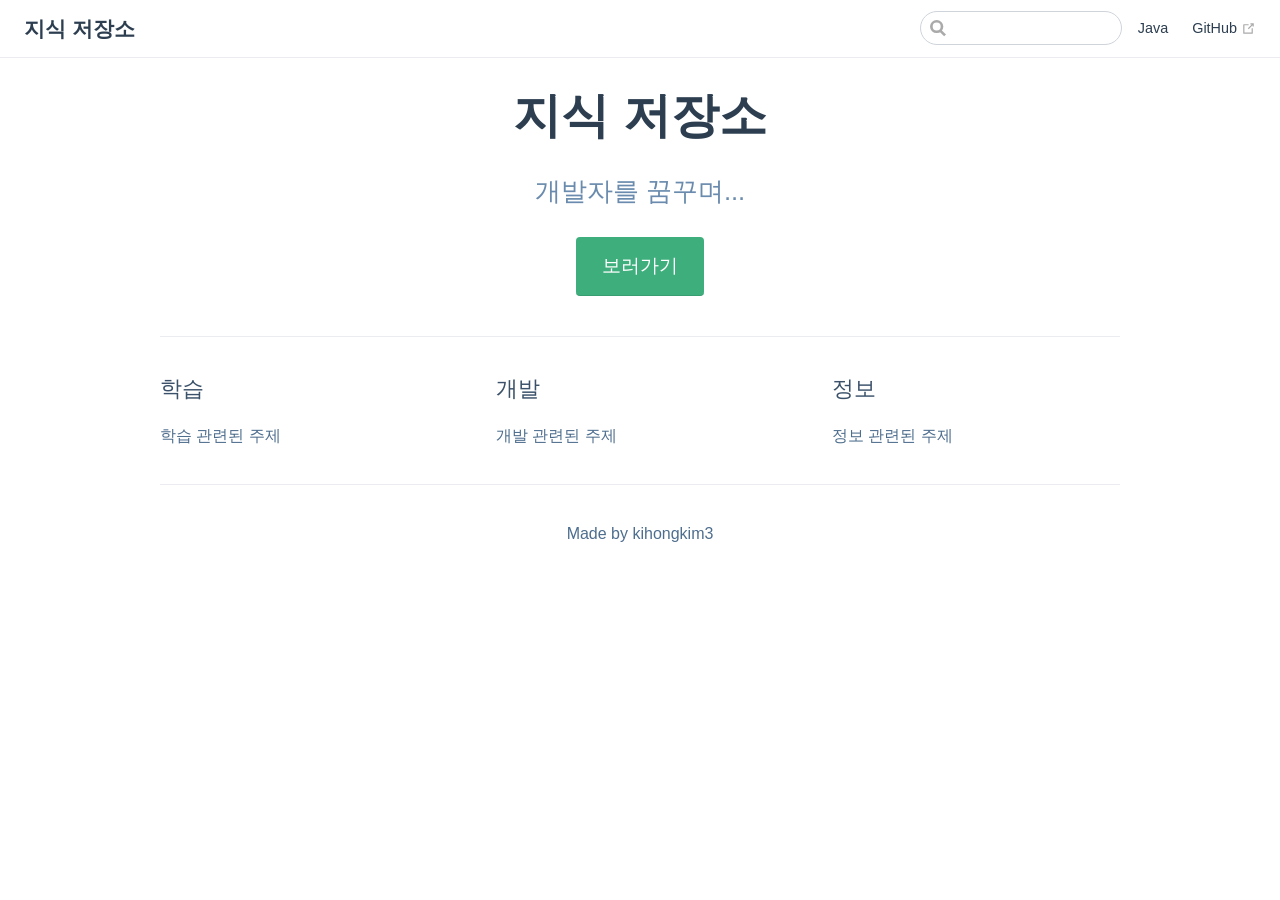
==== index.html @ 7ab3ad66 "deploy with vuepress script" ====
<!DOCTYPE html>
<html lang="en-US">
  <head>
    <meta charset="utf-8">
    <meta name="viewport" content="width=device-width,initial-scale=1">
    <title>지식 저장소</title>
    <meta name="generator" content="VuePress 1.9.10">
    
    <meta name="description" content="">
    <meta name="theme-color" content="#3eaf7c">
    <meta name="apple-mobile-web-app-capable" content="yes">
    <meta name="apple-mobile-web-app-status-bar-style" content="black">
    
    <link rel="preload" href="/assets/css/0.styles.c6d8ffaf.css" as="style"><link rel="preload" href="/assets/js/app.2f588849.js" as="script"><link rel="preload" href="/assets/js/2.778bb4ad.js" as="script"><link rel="preload" href="/assets/js/1.50b457b8.js" as="script"><link rel="preload" href="/assets/js/25.5446b9fe.js" as="script"><link rel="prefetch" href="/assets/js/10.325b9f09.js"><link rel="prefetch" href="/assets/js/11.c62b6b34.js"><link rel="prefetch" href="/assets/js/12.ecdb524b.js"><link rel="prefetch" href="/assets/js/13.3f3f6a36.js"><link rel="prefetch" href="/assets/js/14.eb7a3d07.js"><link rel="prefetch" href="/assets/js/15.114dfd5c.js"><link rel="prefetch" href="/assets/js/16.85253907.js"><link rel="prefetch" href="/assets/js/17.c2838453.js"><link rel="prefetch" href="/assets/js/18.3256f17f.js"><link rel="prefetch" href="/assets/js/19.d8afd0ae.js"><link rel="prefetch" href="/assets/js/20.10e47ab9.js"><link rel="prefetch" href="/assets/js/21.33b300c9.js"><link rel="prefetch" href="/assets/js/22.b119595f.js"><link rel="prefetch" href="/assets/js/23.8530618b.js"><link rel="prefetch" href="/assets/js/24.1045d6da.js"><link rel="prefetch" href="/assets/js/26.76e63392.js"><link rel="prefetch" href="/assets/js/27.3363b772.js"><link rel="prefetch" href="/assets/js/3.af33e5d6.js"><link rel="prefetch" href="/assets/js/4.9499c5db.js"><link rel="prefetch" href="/assets/js/5.7098d77a.js"><link rel="prefetch" href="/assets/js/6.0c0a0f39.js"><link rel="prefetch" href="/assets/js/7.6a854e57.js"><link rel="prefetch" href="/assets/js/vendors~docsearch.5e19b665.js">
    <link rel="stylesheet" href="/assets/css/0.styles.c6d8ffaf.css">
  </head>
  <body>
    <div id="app" data-server-rendered="true"><div class="theme-container no-sidebar"><header class="navbar"><div class="sidebar-button"><svg xmlns="http://www.w3.org/2000/svg" aria-hidden="true" role="img" viewBox="0 0 448 512" class="icon"><path fill="currentColor" d="M436 124H12c-6.627 0-12-5.373-12-12V80c0-6.627 5.373-12 12-12h424c6.627 0 12 5.373 12 12v32c0 6.627-5.373 12-12 12zm0 160H12c-6.627 0-12-5.373-12-12v-32c0-6.627 5.373-12 12-12h424c6.627 0 12 5.373 12 12v32c0 6.627-5.373 12-12 12zm0 160H12c-6.627 0-12-5.373-12-12v-32c0-6.627 5.373-12 12-12h424c6.627 0 12 5.373 12 12v32c0 6.627-5.373 12-12 12z"></path></svg></div> <a href="/" aria-current="page" class="home-link router-link-exact-active router-link-active"><!----> <span class="site-name">지식 저장소</span></a> <div class="links"><div class="search-box"><input aria-label="Search" autocomplete="off" spellcheck="false" value=""> <!----></div> <nav class="nav-links can-hide"><div class="nav-item"><a href="/java/" class="nav-link">
  Java
</a></div><div class="nav-item"><a href="https://github.com/kihongkim3" target="_blank" rel="noopener noreferrer" class="nav-link external">
  GitHub
  <span><svg xmlns="http://www.w3.org/2000/svg" aria-hidden="true" focusable="false" x="0px" y="0px" viewBox="0 0 100 100" width="15" height="15" class="icon outbound"><path fill="currentColor" d="M18.8,85.1h56l0,0c2.2,0,4-1.8,4-4v-32h-8v28h-48v-48h28v-8h-32l0,0c-2.2,0-4,1.8-4,4v56C14.8,83.3,16.6,85.1,18.8,85.1z"></path> <polygon fill="currentColor" points="45.7,48.7 51.3,54.3 77.2,28.5 77.2,37.2 85.2,37.2 85.2,14.9 62.8,14.9 62.8,22.9 71.5,22.9"></polygon></svg> <span class="sr-only">(opens new window)</span></span></a></div> <!----></nav></div></header> <div class="sidebar-mask"></div> <aside class="sidebar"><nav class="nav-links"><div class="nav-item"><a href="/java/" class="nav-link">
  Java
</a></div><div class="nav-item"><a href="https://github.com/kihongkim3" target="_blank" rel="noopener noreferrer" class="nav-link external">
  GitHub
  <span><svg xmlns="http://www.w3.org/2000/svg" aria-hidden="true" focusable="false" x="0px" y="0px" viewBox="0 0 100 100" width="15" height="15" class="icon outbound"><path fill="currentColor" d="M18.8,85.1h56l0,0c2.2,0,4-1.8,4-4v-32h-8v28h-48v-48h28v-8h-32l0,0c-2.2,0-4,1.8-4,4v56C14.8,83.3,16.6,85.1,18.8,85.1z"></path> <polygon fill="currentColor" points="45.7,48.7 51.3,54.3 77.2,28.5 77.2,37.2 85.2,37.2 85.2,14.9 62.8,14.9 62.8,22.9 71.5,22.9"></polygon></svg> <span class="sr-only">(opens new window)</span></span></a></div> <!----></nav>  <ul class="sidebar-links"><li><section class="sidebar-group depth-0"><p class="sidebar-heading open"><span>Introduction</span> <!----></p> <!----></section></li><li><section class="sidebar-group depth-0"><p class="sidebar-heading"><span>Java</span> <!----></p> <ul class="sidebar-links sidebar-group-items"><li><a href="/java/start.html" class="sidebar-link">시작</a></li></ul></section></li></ul> </aside> <main aria-labelledby="main-title" class="home"><header class="hero"><!----> <h1 id="main-title">
      지식 저장소
    </h1> <p class="description">
      개발자를 꿈꾸며...
    </p> <p class="action"><a href="/introduction/" class="nav-link action-button">
  보러가기
</a></p></header> <div class="features"><div class="feature"><h2>학습</h2> <p>학습 관련된 주제</p></div><div class="feature"><h2>개발</h2> <p>개발 관련된 주제</p></div><div class="feature"><h2>정보</h2> <p>정보 관련된 주제</p></div></div> <div class="theme-default-content custom content__default"></div> <div class="footer">
    Made by kihongkim3
  </div></main></div><div class="global-ui"></div></div>
    <script src="/assets/js/app.2f588849.js" defer></script><script src="/assets/js/2.778bb4ad.js" defer></script><script src="/assets/js/1.50b457b8.js" defer></script><script src="/assets/js/25.5446b9fe.js" defer></script>
  </body>
</html>
---- assets/css/0.styles.c6d8ffaf.css ----
code[class*=language-],pre[class*=language-]{color:#ccc;background:none;font-family:Consolas,Monaco,Andale Mono,Ubuntu Mono,monospace;font-size:1em;text-align:left;white-space:pre;word-spacing:normal;word-break:normal;word-wrap:normal;line-height:1.5;-moz-tab-size:4;-o-tab-size:4;tab-size:4;-webkit-hyphens:none;hyphens:none}pre[class*=language-]{padding:1em;margin:.5em 0;overflow:auto}:not(pre)>code[class*=language-],pre[class*=language-]{background:#2d2d2d}:not(pre)>code[class*=language-]{padding:.1em;border-radius:.3em;white-space:normal}.token.block-comment,.token.cdata,.token.comment,.token.doctype,.token.prolog{color:#999}.token.punctuation{color:#ccc}.token.attr-name,.token.deleted,.token.namespace,.token.tag{color:#e2777a}.token.function-name{color:#6196cc}.token.boolean,.token.function,.token.number{color:#f08d49}.token.class-name,.token.constant,.token.property,.token.symbol{color:#f8c555}.token.atrule,.token.builtin,.token.important,.token.keyword,.token.selector{color:#cc99cd}.token.attr-value,.token.char,.token.regex,.token.string,.token.variable{color:#7ec699}.token.entity,.token.operator,.token.url{color:#67cdcc}.token.bold,.token.important{font-weight:700}.token.italic{font-style:italic}.token.entity{cursor:help}.token.inserted{color:green}.theme-default-content code{color:#476582;padding:.25rem .5rem;margin:0;font-size:.85em;background-color:rgba(27,31,35,.05);border-radius:3px}.theme-default-content code .token.deleted{color:#ec5975}.theme-default-content code .token.inserted{color:#3eaf7c}.theme-default-content pre,.theme-default-content pre[class*=language-]{line-height:1.4;padding:1.25rem 1.5rem;margin:.85rem 0;background-color:#282c34;border-radius:6px;overflow:auto}.theme-default-content pre[class*=language-] code,.theme-default-content pre code{color:#fff;padding:0;background-color:transparent;border-radius:0}div[class*=language-]{position:relative;background-color:#282c34;border-radius:6px}div[class*=language-] .highlight-lines{-webkit-user-select:none;user-select:none;padding-top:1.3rem;position:absolute;top:0;left:0;width:100%;line-height:1.4}div[class*=language-] .highlight-lines .highlighted{background-color:rgba(0,0,0,.66)}div[class*=language-] pre,div[class*=language-] pre[class*=language-]{background:transparent;position:relative;z-index:1}div[class*=language-]:before{position:absolute;z-index:3;top:.8em;right:1em;font-size:.75rem;color:hsla(0,0%,100%,.4)}div[class*=language-]:not(.line-numbers-mode) .line-numbers-wrapper{display:none}div[class*=language-].line-numbers-mode .highlight-lines .highlighted{position:relative}div[class*=language-].line-numbers-mode .highlight-lines .highlighted:before{content:" ";position:absolute;z-index:3;left:0;top:0;display:block;width:3.5rem;height:100%;background-color:rgba(0,0,0,.66)}div[class*=language-].line-numbers-mode pre{padding-left:4.5rem;vertical-align:middle}div[class*=language-].line-numbers-mode .line-numbers-wrapper{position:absolute;top:0;width:3.5rem;text-align:center;color:hsla(0,0%,100%,.3);padding:1.25rem 0;line-height:1.4}div[class*=language-].line-numbers-mode .line-numbers-wrapper br{-webkit-user-select:none;user-select:none}div[class*=language-].line-numbers-mode .line-numbers-wrapper .line-number{position:relative;z-index:4;-webkit-user-select:none;user-select:none;font-size:.85em}div[class*=language-].line-numbers-mode:after{content:"";position:absolute;z-index:2;top:0;left:0;width:3.5rem;height:100%;border-radius:6px 0 0 6px;border-right:1px solid rgba(0,0,0,.66);background-color:#282c34}div[class~=language-js]:before{content:"js"}div[class~=language-ts]:before{content:"ts"}div[class~=language-html]:before{content:"html"}div[class~=language-md]:before{content:"md"}div[class~=language-vue]:before{content:"vue"}div[class~=language-css]:before{content:"css"}div[class~=language-sass]:before{content:"sass"}div[class~=language-scss]:before{content:"scss"}div[class~=language-less]:before{content:"less"}div[class~=language-stylus]:before{content:"stylus"}div[class~=language-go]:before{content:"go"}div[class~=language-java]:before{content:"java"}div[class~=language-c]:before{content:"c"}div[class~=language-sh]:before{content:"sh"}div[class~=language-yaml]:before{content:"yaml"}div[class~=language-py]:before{content:"py"}div[class~=language-docker]:before{content:"docker"}div[class~=language-dockerfile]:before{content:"dockerfile"}div[class~=language-makefile]:before{content:"makefile"}div[class~=language-javascript]:before{content:"js"}div[class~=language-typescript]:before{content:"ts"}div[class~=language-markup]:before{content:"html"}div[class~=language-markdown]:before{content:"md"}div[class~=language-json]:before{content:"json"}div[class~=language-ruby]:before{content:"rb"}div[class~=language-python]:before{content:"py"}div[class~=language-bash]:before{content:"sh"}div[class~=language-php]:before{content:"php"}.custom-block .custom-block-title{font-weight:600;margin-bottom:-.4rem}.custom-block.danger,.custom-block.tip,.custom-block.warning{padding:.1rem 1.5rem;border-left-width:.5rem;border-left-style:solid;margin:1rem 0}.custom-block.tip{background-color:#f3f5f7;border-color:#42b983}.custom-block.warning{background-color:rgba(255,229,100,.3);border-color:#e7c000;color:#6b5900}.custom-block.warning .custom-block-title{color:#b29400}.custom-block.warning a{color:#2c3e50}.custom-block.danger{background-color:#ffe6e6;border-color:#c00;color:#4d0000}.custom-block.danger .custom-block-title{color:#900}.custom-block.danger a{color:#2c3e50}.custom-block.details{display:block;position:relative;border-radius:2px;margin:1.6em 0;padding:1.6em;background-color:#eee}.custom-block.details h4{margin-top:0}.custom-block.details figure:last-child,.custom-block.details p:last-child{margin-bottom:0;padding-bottom:0}.custom-block.details summary{outline:none;cursor:pointer}.arrow{display:inline-block;width:0;height:0}.arrow.up{border-bottom:6px solid #ccc}.arrow.down,.arrow.up{border-left:4px solid transparent;border-right:4px solid transparent}.arrow.down{border-top:6px solid #ccc}.arrow.right{border-left:6px solid #ccc}.arrow.left,.arrow.right{border-top:4px solid transparent;border-bottom:4px solid transparent}.arrow.left{border-right:6px solid #ccc}.theme-default-content:not(.custom){max-width:740px;margin:0 auto;padding:2rem 2.5rem}@media (max-width:959px){.theme-default-content:not(.custom){padding:2rem}}@media (max-width:419px){.theme-default-content:not(.custom){padding:1.5rem}}.table-of-contents .badge{vertical-align:middle}body,html{padding:0;margin:0;background-color:#fff}body{font-family:-apple-system,BlinkMacSystemFont,Segoe UI,Roboto,Oxygen,Ubuntu,Cantarell,Fira Sans,Droid Sans,Helvetica Neue,sans-serif;-webkit-font-smoothing:antialiased;-moz-osx-font-smoothing:grayscale;font-size:16px;color:#2c3e50}.page{padding-left:20rem}.navbar{z-index:20;right:0;height:3.6rem;background-color:#fff;box-sizing:border-box;border-bottom:1px solid #eaecef}.navbar,.sidebar-mask{position:fixed;top:0;left:0}.sidebar-mask{z-index:9;width:100vw;height:100vh;display:none}.sidebar{font-size:16px;background-color:#fff;width:20rem;position:fixed;z-index:10;margin:0;top:3.6rem;left:0;bottom:0;box-sizing:border-box;border-right:1px solid #eaecef;overflow-y:auto}.theme-default-content:not(.custom)>:first-child{margin-top:3.6rem}.theme-default-content:not(.custom) a:hover{text-decoration:underline}.theme-default-content:not(.custom) p.demo{padding:1rem 1.5rem;border:1px solid #ddd;border-radius:4px}.theme-default-content:not(.custom) img{max-width:100%}.theme-default-content.custom{padding:0;margin:0}.theme-default-content.custom img{max-width:100%}a{font-weight:500;text-decoration:none}a,p a code{color:#3eaf7c}p a code{font-weight:400}kbd{background:#eee;border:.15rem solid #ddd;border-bottom:.25rem solid #ddd;border-radius:.15rem;padding:0 .15em}blockquote{font-size:1rem;color:#999;border-left:.2rem solid #dfe2e5;margin:1rem 0;padding:.25rem 0 .25rem 1rem}blockquote>p{margin:0}ol,ul{padding-left:1.2em}strong{font-weight:600}h1,h2,h3,h4,h5,h6{font-weight:600;line-height:1.25}.theme-default-content:not(.custom)>h1,.theme-default-content:not(.custom)>h2,.theme-default-content:not(.custom)>h3,.theme-default-content:not(.custom)>h4,.theme-default-content:not(.custom)>h5,.theme-default-content:not(.custom)>h6{margin-top:-3.1rem;padding-top:4.6rem;margin-bottom:0}.theme-default-content:not(.custom)>h1:first-child,.theme-default-content:not(.custom)>h2:first-child,.theme-default-content:not(.custom)>h3:first-child,.theme-default-content:not(.custom)>h4:first-child,.theme-default-content:not(.custom)>h5:first-child,.theme-default-content:not(.custom)>h6:first-child{margin-top:-1.5rem;margin-bottom:1rem}.theme-default-content:not(.custom)>h1:first-child+.custom-block,.theme-default-content:not(.custom)>h1:first-child+p,.theme-default-content:not(.custom)>h1:first-child+pre,.theme-default-content:not(.custom)>h2:first-child+.custom-block,.theme-default-content:not(.custom)>h2:first-child+p,.theme-default-content:not(.custom)>h2:first-child+pre,.theme-default-content:not(.custom)>h3:first-child+.custom-block,.theme-default-content:not(.custom)>h3:first-child+p,.theme-default-content:not(.custom)>h3:first-child+pre,.theme-default-content:not(.custom)>h4:first-child+.custom-block,.theme-default-content:not(.custom)>h4:first-child+p,.theme-default-content:not(.custom)>h4:first-child+pre,.theme-default-content:not(.custom)>h5:first-child+.custom-block,.theme-default-content:not(.custom)>h5:first-child+p,.theme-default-content:not(.custom)>h5:first-child+pre,.theme-default-content:not(.custom)>h6:first-child+.custom-block,.theme-default-content:not(.custom)>h6:first-child+p,.theme-default-content:not(.custom)>h6:first-child+pre{margin-top:2rem}h1:focus .header-anchor,h1:hover .header-anchor,h2:focus .header-anchor,h2:hover .header-anchor,h3:focus .header-anchor,h3:hover .header-anchor,h4:focus .header-anchor,h4:hover .header-anchor,h5:focus .header-anchor,h5:hover .header-anchor,h6:focus .header-anchor,h6:hover .header-anchor{opacity:1}h1{font-size:2.2rem}h2{font-size:1.65rem;padding-bottom:.3rem;border-bottom:1px solid #eaecef}h3{font-size:1.35rem}a.header-anchor{font-size:.85em;float:left;margin-left:-.87em;padding-right:.23em;margin-top:.125em;-webkit-user-select:none;user-select:none;opacity:0}a.header-anchor:focus,a.header-anchor:hover{text-decoration:none}.line-number,code,kbd{font-family:source-code-pro,Menlo,Monaco,Consolas,Courier New,monospace}ol,p,ul{line-height:1.7}hr{border:0;border-top:1px solid #eaecef}table{border-collapse:collapse;margin:1rem 0;display:block;overflow-x:auto}tr{border-top:1px solid #dfe2e5}tr:nth-child(2n){background-color:#f6f8fa}td,th{border:1px solid #dfe2e5;padding:.6em 1em}.theme-container.sidebar-open .sidebar-mask{display:block}.theme-container.no-navbar .theme-default-content:not(.custom)>h1,.theme-container.no-navbar h2,.theme-container.no-navbar h3,.theme-container.no-navbar h4,.theme-container.no-navbar h5,.theme-container.no-navbar h6{margin-top:1.5rem;padding-top:0}.theme-container.no-navbar .sidebar{top:0}@media (min-width:720px){.theme-container.no-sidebar .sidebar{display:none}.theme-container.no-sidebar .page{padding-left:0}}@media (max-width:959px){.sidebar{font-size:15px;width:16.4rem}.page{padding-left:16.4rem}}@media (max-width:719px){.sidebar{top:0;padding-top:3.6rem;transform:translateX(-100%);transition:transform .2s ease}.page{padding-left:0}.theme-container.sidebar-open .sidebar{transform:translateX(0)}.theme-container.no-navbar .sidebar{padding-top:0}}@media (max-width:419px){h1{font-size:1.9rem}.theme-default-content div[class*=language-]{margin:.85rem -1.5rem;border-radius:0}}.home .hero img{max-width:450px!important}#nprogress{pointer-events:none}#nprogress .bar{background:#3eaf7c;position:fixed;z-index:1031;top:0;left:0;width:100%;height:2px}#nprogress .peg{display:block;position:absolute;right:0;width:100px;height:100%;box-shadow:0 0 10px #3eaf7c,0 0 5px #3eaf7c;opacity:1;transform:rotate(3deg) translateY(-4px)}#nprogress .spinner{display:block;position:fixed;z-index:1031;top:15px;right:15px}#nprogress .spinner-icon{width:18px;height:18px;box-sizing:border-box;border-color:#3eaf7c transparent transparent #3eaf7c;border-style:solid;border-width:2px;border-radius:50%;animation:nprogress-spinner .4s linear infinite}.nprogress-custom-parent{overflow:hidden;position:relative}.nprogress-custom-parent #nprogress .bar,.nprogress-custom-parent #nprogress .spinner{position:absolute}@keyframes nprogress-spinner{0%{transform:rotate(0deg)}to{transform:rotate(1turn)}}.icon.outbound{color:#aaa;display:inline-block;vertical-align:middle;position:relative;top:-1px}.sr-only{position:absolute;width:1px;height:1px;padding:0;margin:-1px;overflow:hidden;clip:rect(0,0,0,0);white-space:nowrap;border-width:0}.algolia-search-wrapper>span{vertical-align:middle}.algolia-search-wrapper .algolia-autocomplete{line-height:normal}.algolia-search-wrapper .algolia-autocomplete .ds-dropdown-menu{background-color:#fff;border:1px solid #999;border-radius:4px;font-size:16px;margin:6px 0 0;padding:4px;text-align:left}.algolia-search-wrapper .algolia-autocomplete .ds-dropdown-menu:before{border-color:#999}.algolia-search-wrapper .algolia-autocomplete .ds-dropdown-menu [class*=ds-dataset-]{border:none;padding:0}.algolia-search-wrapper .algolia-autocomplete .ds-dropdown-menu .ds-suggestions{margin-top:0}.algolia-search-wrapper .algolia-autocomplete .ds-dropdown-menu .ds-suggestion{border-bottom:1px solid #eaecef}.algolia-search-wrapper .algolia-autocomplete .algolia-docsearch-suggestion--highlight{color:#2c815b}.algolia-search-wrapper .algolia-autocomplete .algolia-docsearch-suggestion{border-color:#eaecef;padding:0}.algolia-search-wrapper .algolia-autocomplete .algolia-docsearch-suggestion .algolia-docsearch-suggestion--category-header{padding:5px 10px;margin-top:0;background:#3eaf7c;color:#fff;font-weight:600}.algolia-search-wrapper .algolia-autocomplete .algolia-docsearch-suggestion .algolia-docsearch-suggestion--category-header .algolia-docsearch-suggestion--highlight{background:hsla(0,0%,100%,.6)}.algolia-search-wrapper .algolia-autocomplete .algolia-docsearch-suggestion .algolia-docsearch-suggestion--wrapper{padding:0}.algolia-search-wrapper .algolia-autocomplete .algolia-docsearch-suggestion .algolia-docsearch-suggestion--title{font-weight:600;margin-bottom:0;color:#2c3e50}.algolia-search-wrapper .algolia-autocomplete .algolia-docsearch-suggestion .algolia-docsearch-suggestion--subcategory-column{vertical-align:top;padding:5px 7px 5px 5px;border-color:#eaecef;background:#f1f3f5}.algolia-search-wrapper .algolia-autocomplete .algolia-docsearch-suggestion .algolia-docsearch-suggestion--subcategory-column:after{display:none}.algolia-search-wrapper .algolia-autocomplete .algolia-docsearch-suggestion .algolia-docsearch-suggestion--subcategory-column-text{color:#555}.algolia-search-wrapper .algolia-autocomplete .algolia-docsearch-footer{border-color:#eaecef}.algolia-search-wrapper .algolia-autocomplete .ds-cursor .algolia-docsearch-suggestion--content{background-color:#e7edf3!important;color:#2c3e50}@media (min-width:719px){.algolia-search-wrapper .algolia-autocomplete .algolia-docsearch-suggestion .algolia-docsearch-suggestion--subcategory-column{float:none;width:150px;min-width:150px;display:table-cell}.algolia-search-wrapper .algolia-autocomplete .algolia-docsearch-suggestion .algolia-docsearch-suggestion--content{float:none;display:table-cell;width:100%;vertical-align:top}.algolia-search-wrapper .algolia-autocomplete .algolia-docsearch-suggestion .ds-dropdown-menu{min-width:515px!important}}@media (max-width:719px){.algolia-search-wrapper .ds-dropdown-menu{min-width:calc(100vw - 4rem)!important;max-width:calc(100vw - 4rem)!important}.algolia-search-wrapper .algolia-docsearch-suggestion--wrapper{padding:5px 7px 5px 5px!important}.algolia-search-wrapper .algolia-docsearch-suggestion--subcategory-column{padding:0!important;background:#fff!important}.algolia-search-wrapper .algolia-docsearch-suggestion--subcategory-column-text:after{content:" > ";font-size:10px;line-height:14.4px;display:inline-block;width:5px;margin:-3px 3px 0;vertical-align:middle}}.home{padding:3.6rem 2rem 0;max-width:960px;margin:0 auto;display:block}.home .hero{text-align:center}.home .hero img{max-width:100%;max-height:280px;display:block;margin:3rem auto 1.5rem}.home .hero h1{font-size:3rem}.home .hero .action,.home .hero .description,.home .hero h1{margin:1.8rem auto}.home .hero .description{max-width:35rem;font-size:1.6rem;line-height:1.3;color:#6a8bad}.home .hero .action-button{display:inline-block;font-size:1.2rem;color:#fff;background-color:#3eaf7c;padding:.8rem 1.6rem;border-radius:4px;transition:background-color .1s ease;box-sizing:border-box;border-bottom:1px solid #389d70}.home .hero .action-button:hover{background-color:#4abf8a}.home .features{border-top:1px solid #eaecef;padding:1.2rem 0;margin-top:2.5rem;display:flex;flex-wrap:wrap;align-items:flex-start;align-content:stretch;justify-content:space-between}.home .feature{flex-grow:1;flex-basis:30%;max-width:30%}.home .feature h2{font-size:1.4rem;font-weight:500;border-bottom:none;padding-bottom:0;color:#3a5169}.home .feature p{color:#4e6e8e}.home .footer{padding:2.5rem;border-top:1px solid #eaecef;text-align:center;color:#4e6e8e}@media (max-width:719px){.home .features{flex-direction:column}.home .feature{max-width:100%;padding:0 2.5rem}}@media (max-width:419px){.home{padding-left:1.5rem;padding-right:1.5rem}.home .hero img{max-height:210px;margin:2rem auto 1.2rem}.home .hero h1{font-size:2rem}.home .hero .action,.home .hero .description,.home .hero h1{margin:1.2rem auto}.home .hero .description{font-size:1.2rem}.home .hero .action-button{font-size:1rem;padding:.6rem 1.2rem}.home .feature h2{font-size:1.25rem}}.search-box{display:inline-block;position:relative;margin-right:1rem}.search-box input{cursor:text;width:10rem;height:2rem;color:#4e6e8e;display:inline-block;border:1px solid #cfd4db;border-radius:2rem;font-size:.9rem;line-height:2rem;padding:0 .5rem 0 2rem;outline:none;transition:all .2s ease;background:#fff url(/assets/img/search.83621669.svg) .6rem .5rem no-repeat;background-size:1rem}.search-box input:focus{cursor:auto;border-color:#3eaf7c}.search-box .suggestions{background:#fff;width:20rem;position:absolute;top:2rem;border:1px solid #cfd4db;border-radius:6px;padding:.4rem;list-style-type:none}.search-box .suggestions.align-right{right:0}.search-box .suggestion{line-height:1.4;padding:.4rem .6rem;border-radius:4px;cursor:pointer}.search-box .suggestion a{white-space:normal;color:#5d82a6}.search-box .suggestion a .page-title{font-weight:600}.search-box .suggestion a .header{font-size:.9em;margin-left:.25em}.search-box .suggestion.focused{background-color:#f3f4f5}.search-box .suggestion.focused a{color:#3eaf7c}@media (max-width:959px){.search-box input{cursor:pointer;width:0;border-color:transparent;position:relative}.search-box input:focus{cursor:text;left:0;width:10rem}}@media (-ms-high-contrast:none){.search-box input{height:2rem}}@media (max-width:959px) and (min-width:719px){.search-box .suggestions{left:0}}@media (max-width:719px){.search-box{margin-right:0}.search-box input{left:1rem}.search-box .suggestions{right:0}}@media (max-width:419px){.search-box .suggestions{width:calc(100vw - 4rem)}.search-box input:focus{width:8rem}}.sidebar-button{cursor:pointer;display:none;width:1.25rem;height:1.25rem;position:absolute;padding:.6rem;top:.6rem;left:1rem}.sidebar-button .icon{display:block;width:1.25rem;height:1.25rem}@media (max-width:719px){.sidebar-button{display:block}}.dropdown-enter,.dropdown-leave-to{height:0!important}.badge[data-v-15b7b770]{display:inline-block;font-size:14px;height:18px;line-height:18px;border-radius:3px;padding:0 6px;color:#fff}.badge.green[data-v-15b7b770],.badge.tip[data-v-15b7b770],.badge[data-v-15b7b770]{background-color:#42b983}.badge.error[data-v-15b7b770]{background-color:#da5961}.badge.warn[data-v-15b7b770],.badge.warning[data-v-15b7b770],.badge.yellow[data-v-15b7b770]{background-color:#e7c000}.badge+.badge[data-v-15b7b770]{margin-left:5px}.theme-code-block[data-v-759a7d02]{display:none}.theme-code-block__active[data-v-759a7d02]{display:block}.theme-code-block>pre[data-v-759a7d02]{background-color:orange}.theme-code-group__nav[data-v-deefee04]{margin-bottom:-35px;background-color:#282c34;padding-bottom:22px;border-top-left-radius:6px;border-top-right-radius:6px;padding-left:10px;padding-top:10px}.theme-code-group__ul[data-v-deefee04]{margin:auto 0;padding-left:0;display:inline-flex;list-style:none}.theme-code-group__nav-tab[data-v-deefee04]{border:0;padding:5px;cursor:pointer;background-color:transparent;font-size:.85em;line-height:1.4;color:hsla(0,0%,100%,.9);font-weight:600}.theme-code-group__nav-tab-active[data-v-deefee04]{border-bottom:1px solid #42b983}.pre-blank[data-v-deefee04]{color:#42b983}.searchbox{display:inline-block;position:relative;width:200px;height:32px!important;white-space:nowrap;box-sizing:border-box;visibility:visible!important}.searchbox .algolia-autocomplete{display:block;width:100%;height:100%}.searchbox__wrapper{width:100%;height:100%;z-index:999;position:relative}.searchbox__input{display:inline-block;box-sizing:border-box;transition:box-shadow .4s ease,background .4s ease;border:0;border-radius:16px;box-shadow:inset 0 0 0 1px #ccc;background:#fff!important;padding:0 26px 0 32px;width:100%;height:100%;vertical-align:middle;white-space:normal;font-size:12px;-webkit-appearance:none;-moz-appearance:none;appearance:none}.searchbox__input::-webkit-search-cancel-button,.searchbox__input::-webkit-search-decoration,.searchbox__input::-webkit-search-results-button,.searchbox__input::-webkit-search-results-decoration{display:none}.searchbox__input:hover{box-shadow:inset 0 0 0 1px #b3b3b3}.searchbox__input:active,.searchbox__input:focus{outline:0;box-shadow:inset 0 0 0 1px #aaa;background:#fff}.searchbox__input::-moz-placeholder{color:#aaa}.searchbox__input::placeholder{color:#aaa}.searchbox__submit{position:absolute;top:0;margin:0;border:0;border-radius:16px 0 0 16px;background-color:rgba(69,142,225,0);padding:0;width:32px;height:100%;vertical-align:middle;text-align:center;font-size:inherit;-webkit-user-select:none;-moz-user-select:none;user-select:none;right:inherit;left:0}.searchbox__submit:before{display:inline-block;margin-right:-4px;height:100%;vertical-align:middle;content:""}.searchbox__submit:active,.searchbox__submit:hover{cursor:pointer}.searchbox__submit:focus{outline:0}.searchbox__submit svg{width:14px;height:14px;vertical-align:middle;fill:#6d7e96}.searchbox__reset{display:block;position:absolute;top:8px;right:8px;margin:0;border:0;background:none;cursor:pointer;padding:0;font-size:inherit;-webkit-user-select:none;-moz-user-select:none;user-select:none;fill:rgba(0,0,0,.5)}.searchbox__reset.hide{display:none}.searchbox__reset:focus{outline:0}.searchbox__reset svg{display:block;margin:4px;width:8px;height:8px}.searchbox__input:valid~.searchbox__reset{display:block;animation-name:sbx-reset-in;animation-duration:.15s}@keyframes sbx-reset-in{0%{transform:translate3d(-20%,0,0);opacity:0}to{transform:none;opacity:1}}.algolia-autocomplete.algolia-autocomplete-right .ds-dropdown-menu{right:0!important;left:inherit!important}.algolia-autocomplete.algolia-autocomplete-right .ds-dropdown-menu:before{right:48px}.algolia-autocomplete.algolia-autocomplete-left .ds-dropdown-menu{left:0!important;right:inherit!important}.algolia-autocomplete.algolia-autocomplete-left .ds-dropdown-menu:before{left:48px}.algolia-autocomplete .ds-dropdown-menu{top:-6px;border-radius:4px;margin:6px 0 0;padding:0;text-align:left;height:auto;position:relative;background:transparent;border:none;z-index:999;max-width:600px;min-width:500px;box-shadow:0 1px 0 0 rgba(0,0,0,.2),0 2px 3px 0 rgba(0,0,0,.1)}.algolia-autocomplete .ds-dropdown-menu:before{display:block;position:absolute;content:"";width:14px;height:14px;background:#fff;z-index:1000;top:-7px;border-top:1px solid #d9d9d9;border-right:1px solid #d9d9d9;transform:rotate(-45deg);border-radius:2px}.algolia-autocomplete .ds-dropdown-menu .ds-suggestions{position:relative;z-index:1000;margin-top:8px}.algolia-autocomplete .ds-dropdown-menu .ds-suggestions a:hover{text-decoration:none}.algolia-autocomplete .ds-dropdown-menu .ds-suggestion{cursor:pointer}.algolia-autocomplete .ds-dropdown-menu .ds-suggestion.ds-cursor .algolia-docsearch-suggestion.suggestion-layout-simple,.algolia-autocomplete .ds-dropdown-menu .ds-suggestion.ds-cursor .algolia-docsearch-suggestion:not(.suggestion-layout-simple) .algolia-docsearch-suggestion--content{background-color:rgba(69,142,225,.05)}.algolia-autocomplete .ds-dropdown-menu [class^=ds-dataset-]{position:relative;border:1px solid #d9d9d9;background:#fff;border-radius:4px;overflow:auto;padding:0 8px 8px}.algolia-autocomplete .ds-dropdown-menu *{box-sizing:border-box}.algolia-autocomplete .algolia-docsearch-suggestion{display:block;position:relative;padding:0 8px;background:#fff;color:#02060c;overflow:hidden}.algolia-autocomplete .algolia-docsearch-suggestion--highlight{color:#174d8c;background:rgba(143,187,237,.1);padding:.1em .05em}.algolia-autocomplete .algolia-docsearch-suggestion--category-header .algolia-docsearch-suggestion--category-header-lvl0 .algolia-docsearch-suggestion--highlight,.algolia-autocomplete .algolia-docsearch-suggestion--category-header .algolia-docsearch-suggestion--category-header-lvl1 .algolia-docsearch-suggestion--highlight,.algolia-autocomplete .algolia-docsearch-suggestion--text .algolia-docsearch-suggestion--highlight{padding:0 0 1px;background:inherit;box-shadow:inset 0 -2px 0 0 rgba(69,142,225,.8);color:inherit}.algolia-autocomplete .algolia-docsearch-suggestion--content{display:block;float:right;width:70%;position:relative;padding:5.33333px 0 5.33333px 10.66667px;cursor:pointer}.algolia-autocomplete .algolia-docsearch-suggestion--content:before{content:"";position:absolute;display:block;top:0;height:100%;width:1px;background:#ddd;left:-1px}.algolia-autocomplete .algolia-docsearch-suggestion--category-header{position:relative;border-bottom:1px solid #ddd;display:none;margin-top:8px;padding:4px 0;font-size:1em;color:#33363d}.algolia-autocomplete .algolia-docsearch-suggestion--wrapper{width:100%;float:left;padding:8px 0 0}.algolia-autocomplete .algolia-docsearch-suggestion--subcategory-column{float:left;width:30%;text-align:right;position:relative;padding:5.33333px 10.66667px;color:#a4a7ae;font-size:.9em;word-wrap:break-word}.algolia-autocomplete .algolia-docsearch-suggestion--subcategory-column:before{content:"";position:absolute;display:block;top:0;height:100%;width:1px;background:#ddd;right:0}.algolia-autocomplete .algolia-docsearch-suggestion--subcategory-inline{display:none}.algolia-autocomplete .algolia-docsearch-suggestion--title{margin-bottom:4px;color:#02060c;font-size:.9em;font-weight:700}.algolia-autocomplete .algolia-docsearch-suggestion--text{display:block;line-height:1.2em;font-size:.85em;color:#63676d}.algolia-autocomplete .algolia-docsearch-suggestion--no-results{width:100%;padding:8px 0;text-align:center;font-size:1.2em}.algolia-autocomplete .algolia-docsearch-suggestion--no-results:before{display:none}.algolia-autocomplete .algolia-docsearch-suggestion code{padding:1px 5px;font-size:90%;border:none;color:#222;background-color:#ebebeb;border-radius:3px;font-family:Menlo,Monaco,Consolas,Courier New,monospace}.algolia-autocomplete .algolia-docsearch-suggestion code .algolia-docsearch-suggestion--highlight{background:none}.algolia-autocomplete .algolia-docsearch-suggestion.algolia-docsearch-suggestion__main .algolia-docsearch-suggestion--category-header,.algolia-autocomplete .algolia-docsearch-suggestion.algolia-docsearch-suggestion__secondary{display:block}@media (min-width:768px){.algolia-autocomplete .algolia-docsearch-suggestion .algolia-docsearch-suggestion--subcategory-column{display:block}}@media (max-width:768px){.algolia-autocomplete .algolia-docsearch-suggestion .algolia-docsearch-suggestion--subcategory-column{display:inline-block;width:auto;float:left;padding:0;color:#02060c;font-size:.9em;font-weight:700;text-align:left;opacity:.5}.algolia-autocomplete .algolia-docsearch-suggestion .algolia-docsearch-suggestion--subcategory-column:before{display:none}.algolia-autocomplete .algolia-docsearch-suggestion .algolia-docsearch-suggestion--subcategory-column:after{content:"|"}.algolia-autocomplete .algolia-docsearch-suggestion .algolia-docsearch-suggestion--content{display:inline-block;width:auto;text-align:left;float:left;padding:0}.algolia-autocomplete .algolia-docsearch-suggestion .algolia-docsearch-suggestion--content:before{display:none}}.algolia-autocomplete .suggestion-layout-simple.algolia-docsearch-suggestion{border-bottom:1px solid #eee;padding:8px;margin:0}.algolia-autocomplete .suggestion-layout-simple .algolia-docsearch-suggestion--content{width:100%;padding:0}.algolia-autocomplete .suggestion-layout-simple .algolia-docsearch-suggestion--content:before{display:none}.algolia-autocomplete .suggestion-layout-simple .algolia-docsearch-suggestion--category-header{margin:0;padding:0;display:block;width:100%;border:none}.algolia-autocomplete .suggestion-layout-simple .algolia-docsearch-suggestion--category-header-lvl0,.algolia-autocomplete .suggestion-layout-simple .algolia-docsearch-suggestion--category-header-lvl1{opacity:.6;font-size:.85em}.algolia-autocomplete .suggestion-layout-simple .algolia-docsearch-suggestion--category-header-lvl1:before{background-image:url('data:image/svg+xml;utf8,<svg width="10" height="10" viewBox="0 0 20 38" xmlns="http://www.w3.org/2000/svg"><path d="M1.49 4.31l14 16.126.002-2.624-14 16.074-1.314 1.51 3.017 2.626 1.313-1.508 14-16.075 1.142-1.313-1.14-1.313-14-16.125L3.2.18.18 2.8l1.31 1.51z" fill-rule="evenodd" fill="%231D3657" /></svg>');content:"";width:10px;height:10px;display:inline-block}.algolia-autocomplete .suggestion-layout-simple .algolia-docsearch-suggestion--wrapper{width:100%;float:left;margin:0;padding:0}.algolia-autocomplete .suggestion-layout-simple .algolia-docsearch-suggestion--duplicate-content,.algolia-autocomplete .suggestion-layout-simple .algolia-docsearch-suggestion--subcategory-inline{display:none!important}.algolia-autocomplete .suggestion-layout-simple .algolia-docsearch-suggestion--title{margin:0;color:#458ee1;font-size:.9em;font-weight:400}.algolia-autocomplete .suggestion-layout-simple .algolia-docsearch-suggestion--title:before{content:"#";font-weight:700;color:#458ee1;display:inline-block}.algolia-autocomplete .suggestion-layout-simple .algolia-docsearch-suggestion--text{margin:4px 0 0;display:block;line-height:1.4em;padding:5.33333px 8px;background:#f8f8f8;font-size:.85em;opacity:.8}.algolia-autocomplete .suggestion-layout-simple .algolia-docsearch-suggestion--text .algolia-docsearch-suggestion--highlight{color:#3f4145;font-weight:700;box-shadow:none}.algolia-autocomplete .algolia-docsearch-footer{width:134px;height:20px;z-index:2000;margin-top:10.66667px;float:right;font-size:0;line-height:0}.algolia-autocomplete .algolia-docsearch-footer--logo{background-image:url("data:image/svg+xml;charset=utf-8,%3Csvg width='168' height='24' xmlns='http://www.w3.org/2000/svg'%3E%3Cg fill='none' fill-rule='evenodd'%3E%3Cpath d='M78.988.938h16.594a2.968 2.968 0 012.966 2.966V20.5a2.967 2.967 0 01-2.966 2.964H78.988a2.967 2.967 0 01-2.966-2.964V3.897A2.961 2.961 0 0178.988.938zm41.937 17.866c-4.386.02-4.386-3.54-4.386-4.106l-.007-13.336 2.675-.424v13.254c0 .322 0 2.358 1.718 2.364v2.248zm-10.846-2.18c.821 0 1.43-.047 1.855-.129v-2.719a6.334 6.334 0 00-1.574-.199 5.7 5.7 0 00-.897.069 2.699 2.699 0 00-.814.24c-.24.116-.439.28-.582.491-.15.212-.219.335-.219.656 0 .628.219.991.616 1.23s.938.362 1.615.362zm-.233-9.7c.883 0 1.629.109 2.231.328.602.218 1.088.525 1.444.915.363.396.609.922.76 1.483.157.56.232 1.175.232 1.85v6.874a32.5 32.5 0 01-1.868.314c-.834.123-1.772.185-2.813.185-.69 0-1.327-.069-1.895-.198a4.001 4.001 0 01-1.471-.636 3.085 3.085 0 01-.951-1.134c-.226-.465-.343-1.12-.343-1.803 0-.656.13-1.073.384-1.525a3.24 3.24 0 011.047-1.106c.445-.287.95-.492 1.532-.615a8.8 8.8 0 011.82-.185 8.404 8.404 0 011.972.24v-.438c0-.307-.035-.6-.11-.874a1.88 1.88 0 00-.384-.73 1.784 1.784 0 00-.724-.493 3.164 3.164 0 00-1.143-.205c-.616 0-1.177.075-1.69.164a7.735 7.735 0 00-1.26.307l-.321-2.192c.335-.117.834-.233 1.478-.349a10.98 10.98 0 012.073-.178zm52.842 9.626c.822 0 1.43-.048 1.854-.13V13.7a6.347 6.347 0 00-1.574-.199c-.294 0-.595.021-.896.069a2.7 2.7 0 00-.814.24 1.46 1.46 0 00-.582.491c-.15.212-.218.335-.218.656 0 .628.218.991.615 1.23.404.245.938.362 1.615.362zm-.226-9.694c.883 0 1.629.108 2.231.327.602.219 1.088.526 1.444.915.355.39.609.923.759 1.483a6.8 6.8 0 01.233 1.852v6.873c-.41.088-1.034.19-1.868.314-.834.123-1.772.184-2.813.184-.69 0-1.327-.068-1.895-.198a4.001 4.001 0 01-1.471-.635 3.085 3.085 0 01-.951-1.134c-.226-.465-.343-1.12-.343-1.804 0-.656.13-1.073.384-1.524.26-.45.608-.82 1.047-1.107.445-.286.95-.491 1.532-.614a8.803 8.803 0 012.751-.13c.329.034.671.096 1.04.185v-.437a3.3 3.3 0 00-.109-.875 1.873 1.873 0 00-.384-.731 1.784 1.784 0 00-.724-.492 3.165 3.165 0 00-1.143-.205c-.616 0-1.177.075-1.69.164a7.75 7.75 0 00-1.26.307l-.321-2.193c.335-.116.834-.232 1.478-.348a11.633 11.633 0 012.073-.177zm-8.034-1.271a1.626 1.626 0 01-1.628-1.62c0-.895.725-1.62 1.628-1.62.904 0 1.63.725 1.63 1.62 0 .895-.733 1.62-1.63 1.62zm1.348 13.22h-2.689V7.27l2.69-.423v11.956zm-4.714 0c-4.386.02-4.386-3.54-4.386-4.107l-.008-13.336 2.676-.424v13.254c0 .322 0 2.358 1.718 2.364v2.248zm-8.698-5.903c0-1.156-.253-2.119-.746-2.788-.493-.677-1.183-1.01-2.067-1.01-.882 0-1.574.333-2.065 1.01-.493.676-.733 1.632-.733 2.788 0 1.168.246 1.953.74 2.63.492.683 1.183 1.018 2.066 1.018.882 0 1.574-.342 2.067-1.019.492-.683.738-1.46.738-2.63zm2.737-.007c0 .902-.13 1.584-.397 2.33a5.52 5.52 0 01-1.128 1.906 4.986 4.986 0 01-1.752 1.223c-.685.286-1.739.45-2.265.45-.528-.006-1.574-.157-2.252-.45a5.096 5.096 0 01-1.744-1.223c-.487-.527-.863-1.162-1.137-1.906a6.345 6.345 0 01-.41-2.33c0-.902.123-1.77.397-2.508a5.554 5.554 0 011.15-1.892 5.133 5.133 0 011.75-1.216c.679-.287 1.425-.423 2.232-.423.808 0 1.553.142 2.237.423a4.88 4.88 0 011.753 1.216 5.644 5.644 0 011.135 1.892c.287.738.431 1.606.431 2.508zm-20.138 0c0 1.12.246 2.363.738 2.882.493.52 1.13.78 1.91.78.424 0 .828-.062 1.204-.178.377-.116.677-.253.917-.417V9.33a10.476 10.476 0 00-1.766-.226c-.971-.028-1.71.37-2.23 1.004-.513.636-.773 1.75-.773 2.788zm7.438 5.274c0 1.824-.466 3.156-1.404 4.004-.936.846-2.367 1.27-4.296 1.27-.705 0-2.17-.137-3.34-.396l.431-2.118c.98.205 2.272.26 2.95.26 1.074 0 1.84-.219 2.299-.656.459-.437.684-1.086.684-1.948v-.437a8.07 8.07 0 01-1.047.397c-.43.13-.93.198-1.492.198-.739 0-1.41-.116-2.018-.349a4.206 4.206 0 01-1.567-1.025c-.431-.45-.774-1.017-1.013-1.694-.24-.677-.363-1.885-.363-2.773 0-.834.13-1.88.384-2.577.26-.696.629-1.298 1.129-1.796.493-.498 1.095-.881 1.8-1.162a6.605 6.605 0 012.428-.457c.87 0 1.67.109 2.45.24.78.129 1.444.265 1.985.415V18.17z' fill='%235468FF'/%3E%3Cpath d='M6.972 6.677v1.627c-.712-.446-1.52-.67-2.425-.67-.585 0-1.045.13-1.38.391a1.24 1.24 0 00-.502 1.03c0 .425.164.765.494 1.02.33.256.835.532 1.516.83.447.192.795.356 1.045.495.25.138.537.332.862.582.324.25.563.548.718.894.154.345.23.741.23 1.188 0 .947-.334 1.691-1.004 2.234-.67.542-1.537.814-2.601.814-1.18 0-2.16-.229-2.936-.686v-1.708c.84.628 1.814.942 2.92.942.585 0 1.048-.136 1.388-.407.34-.271.51-.646.51-1.125 0-.287-.1-.55-.302-.79-.203-.24-.42-.42-.655-.542-.234-.123-.585-.29-1.053-.503a61.27 61.27 0 01-.582-.271 13.67 13.67 0 01-.55-.287 4.275 4.275 0 01-.567-.351 6.92 6.92 0 01-.455-.4c-.18-.17-.31-.34-.39-.51-.08-.17-.155-.37-.224-.598a2.553 2.553 0 01-.104-.742c0-.915.333-1.638.998-2.17.664-.532 1.523-.798 2.576-.798.968 0 1.793.17 2.473.51zm7.468 5.696v-.287c-.022-.607-.187-1.088-.495-1.444-.309-.357-.75-.535-1.324-.535-.532 0-.99.194-1.373.583-.382.388-.622.949-.717 1.683h3.909zm1.005 2.792v1.404c-.596.34-1.383.51-2.362.51-1.255 0-2.255-.377-3-1.132-.744-.755-1.116-1.744-1.116-2.968 0-1.297.34-2.316 1.021-3.055.68-.74 1.548-1.11 2.6-1.11 1.033 0 1.852.323 2.458.966.606.644.91 1.572.91 2.784 0 .33-.033.676-.096 1.038h-5.314c.107.702.405 1.239.894 1.611.49.372 1.106.558 1.85.558.862 0 1.58-.202 2.155-.606zm6.605-1.77h-1.212c-.596 0-1.045.116-1.349.35-.303.234-.454.532-.454.894 0 .372.117.664.35.877.235.213.575.32 1.022.32.51 0 .912-.142 1.204-.424.293-.281.44-.651.44-1.108v-.91zm-4.068-2.554V9.325c.627-.361 1.457-.542 2.489-.542 2.116 0 3.175 1.026 3.175 3.08V17h-1.548v-.957c-.415.68-1.143 1.02-2.186 1.02-.766 0-1.38-.22-1.843-.661-.462-.442-.694-1.003-.694-1.684 0-.776.293-1.38.878-1.81.585-.431 1.404-.647 2.457-.647h1.34V11.8c0-.554-.133-.971-.399-1.253-.266-.282-.707-.423-1.324-.423a4.07 4.07 0 00-2.345.718zm9.333-1.93v1.42c.394-1 1.101-1.5 2.123-1.5.148 0 .313.016.494.048v1.531a1.885 1.885 0 00-.75-.143c-.542 0-.989.24-1.34.718-.351.479-.527 1.048-.527 1.707V17h-1.563V8.91h1.563zm5.01 4.084c.022.82.272 1.492.75 2.019.479.526 1.15.79 2.01.79.639 0 1.235-.176 1.788-.527v1.404c-.521.319-1.186.479-1.995.479-1.265 0-2.276-.4-3.031-1.197-.755-.798-1.133-1.792-1.133-2.984 0-1.16.38-2.151 1.14-2.975.761-.825 1.79-1.237 3.088-1.237.702 0 1.346.149 1.93.447v1.436a3.242 3.242 0 00-1.77-.495c-.84 0-1.513.266-2.019.798-.505.532-.758 1.213-.758 2.042zM40.24 5.72v4.579c.458-1 1.293-1.5 2.505-1.5.787 0 1.42.245 1.899.734.479.49.718 1.17.718 2.042V17h-1.564v-5.106c0-.553-.14-.98-.422-1.284-.282-.303-.652-.455-1.11-.455-.531 0-1.002.202-1.411.606-.41.405-.615 1.022-.615 1.851V17h-1.563V5.72h1.563zm14.966 10.02c.596 0 1.096-.253 1.5-.758.404-.506.606-1.157.606-1.955 0-.915-.202-1.62-.606-2.114-.404-.495-.92-.742-1.548-.742-.553 0-1.05.224-1.491.67-.442.447-.662 1.133-.662 2.058 0 .958.212 1.67.638 2.138.425.469.946.703 1.563.703zM53.004 5.72v4.42c.574-.894 1.388-1.341 2.44-1.341 1.022 0 1.857.383 2.506 1.149.649.766.973 1.781.973 3.047 0 1.138-.309 2.109-.925 2.912-.617.803-1.463 1.205-2.537 1.205-1.075 0-1.894-.447-2.457-1.34V17h-1.58V5.72h1.58zm9.908 11.104l-3.223-7.913h1.739l1.005 2.632 1.26 3.415c.096-.32.48-1.458 1.15-3.415l.909-2.632h1.66l-2.92 7.866c-.777 2.074-1.963 3.11-3.559 3.11a2.92 2.92 0 01-.734-.079v-1.34c.17.042.351.064.543.064 1.032 0 1.755-.57 2.17-1.708z' fill='%235D6494'/%3E%3Cpath d='M89.632 5.967v-.772a.978.978 0 00-.978-.977h-2.28a.978.978 0 00-.978.977v.793c0 .088.082.15.171.13a7.127 7.127 0 011.984-.28c.65 0 1.295.088 1.917.259.082.02.164-.04.164-.13m-6.248 1.01l-.39-.389a.977.977 0 00-1.382 0l-.465.465a.973.973 0 000 1.38l.383.383c.062.061.15.047.205-.014.226-.307.472-.601.746-.874.281-.28.568-.526.883-.751.068-.042.075-.137.02-.2m4.16 2.453v3.341c0 .096.104.165.192.117l2.97-1.537c.068-.034.089-.117.055-.184a3.695 3.695 0 00-3.08-1.866c-.068 0-.136.054-.136.13m0 8.048a4.489 4.489 0 01-4.49-4.482 4.488 4.488 0 014.49-4.482 4.488 4.488 0 014.489 4.482 4.484 4.484 0 01-4.49 4.482m0-10.85a6.363 6.363 0 100 12.729 6.37 6.37 0 006.372-6.368 6.358 6.358 0 00-6.371-6.36' fill='%23FFF'/%3E%3C/g%3E%3C/svg%3E");background-repeat:no-repeat;background-position:50%;background-size:100%;overflow:hidden;text-indent:-9000px;padding:0!important;width:100%;height:100%;display:block}.dropdown-wrapper{cursor:pointer}.dropdown-wrapper .dropdown-title,.dropdown-wrapper .mobile-dropdown-title{display:block;font-size:.9rem;font-family:inherit;cursor:inherit;padding:inherit;line-height:1.4rem;background:transparent;border:none;font-weight:500;color:#2c3e50}.dropdown-wrapper .dropdown-title:hover,.dropdown-wrapper .mobile-dropdown-title:hover{border-color:transparent}.dropdown-wrapper .dropdown-title .arrow,.dropdown-wrapper .mobile-dropdown-title .arrow{vertical-align:middle;margin-top:-1px;margin-left:.4rem}.dropdown-wrapper .mobile-dropdown-title{display:none;font-weight:600}.dropdown-wrapper .mobile-dropdown-title font-size inherit:hover{color:#3eaf7c}.dropdown-wrapper .nav-dropdown .dropdown-item{color:inherit;line-height:1.7rem}.dropdown-wrapper .nav-dropdown .dropdown-item h4{margin:.45rem 0 0;border-top:1px solid #eee;padding:1rem 1.5rem .45rem 1.25rem}.dropdown-wrapper .nav-dropdown .dropdown-item .dropdown-subitem-wrapper{padding:0;list-style:none}.dropdown-wrapper .nav-dropdown .dropdown-item .dropdown-subitem-wrapper .dropdown-subitem{font-size:.9em}.dropdown-wrapper .nav-dropdown .dropdown-item a{display:block;line-height:1.7rem;position:relative;border-bottom:none;font-weight:400;margin-bottom:0;padding:0 1.5rem 0 1.25rem}.dropdown-wrapper .nav-dropdown .dropdown-item a.router-link-active,.dropdown-wrapper .nav-dropdown .dropdown-item a:hover{color:#3eaf7c}.dropdown-wrapper .nav-dropdown .dropdown-item a.router-link-active:after{content:"";width:0;height:0;border-left:5px solid #3eaf7c;border-top:3px solid transparent;border-bottom:3px solid transparent;position:absolute;top:calc(50% - 2px);left:9px}.dropdown-wrapper .nav-dropdown .dropdown-item:first-child h4{margin-top:0;padding-top:0;border-top:0}@media (max-width:719px){.dropdown-wrapper.open .dropdown-title{margin-bottom:.5rem}.dropdown-wrapper .dropdown-title{display:none}.dropdown-wrapper .mobile-dropdown-title{display:block}.dropdown-wrapper .nav-dropdown{transition:height .1s ease-out;overflow:hidden}.dropdown-wrapper .nav-dropdown .dropdown-item h4{border-top:0;margin-top:0;padding-top:0}.dropdown-wrapper .nav-dropdown .dropdown-item>a,.dropdown-wrapper .nav-dropdown .dropdown-item h4{font-size:15px;line-height:2rem}.dropdown-wrapper .nav-dropdown .dropdown-item .dropdown-subitem{font-size:14px;padding-left:1rem}}@media (min-width:719px){.dropdown-wrapper{height:1.8rem}.dropdown-wrapper.open .nav-dropdown,.dropdown-wrapper:hover .nav-dropdown{display:block!important}.dropdown-wrapper .nav-dropdown{display:none;height:auto!important;box-sizing:border-box;max-height:calc(100vh - 2.7rem);overflow-y:auto;position:absolute;top:100%;right:0;background-color:#fff;padding:.6rem 0;border:1px solid;border-color:#ddd #ddd #ccc;text-align:left;border-radius:.25rem;white-space:nowrap;margin:0}}.nav-links{display:inline-block}.nav-links a{line-height:1.4rem;color:inherit}.nav-links a.router-link-active,.nav-links a:hover{color:#3eaf7c}.nav-links .nav-item{position:relative;display:inline-block;margin-left:1.5rem;line-height:2rem}.nav-links .nav-item:first-child{margin-left:0}.nav-links .repo-link{margin-left:1.5rem}@media (max-width:719px){.nav-links .nav-item,.nav-links .repo-link{margin-left:0}}@media (min-width:719px){.nav-links a.router-link-active,.nav-links a:hover{color:#2c3e50}.nav-item>a:not(.external).router-link-active,.nav-item>a:not(.external):hover{margin-bottom:-2px;border-bottom:2px solid #46bd87}}.navbar{padding:.7rem 1.5rem;line-height:2.2rem}.navbar a,.navbar img,.navbar span{display:inline-block}.navbar .logo{height:2.2rem;min-width:2.2rem;margin-right:.8rem;vertical-align:top}.navbar .site-name{font-size:1.3rem;font-weight:600;color:#2c3e50;position:relative}.navbar .links{padding-left:1.5rem;box-sizing:border-box;background-color:#fff;white-space:nowrap;font-size:.9rem;position:absolute;right:1.5rem;top:.7rem;display:flex}.navbar .links .search-box{flex:0 0 auto;vertical-align:top}@media (max-width:719px){.navbar{padding-left:4rem}.navbar .can-hide{display:none}.navbar .links{padding-left:1.5rem}.navbar .site-name{width:calc(100vw - 9.4rem);overflow:hidden;white-space:nowrap;text-overflow:ellipsis}}.page-edit{max-width:740px;margin:0 auto;padding:2rem 2.5rem}@media (max-width:959px){.page-edit{padding:2rem}}@media (max-width:419px){.page-edit{padding:1.5rem}}.page-edit{padding-top:1rem;padding-bottom:1rem;overflow:auto}.page-edit .edit-link{display:inline-block}.page-edit .edit-link a{color:#4e6e8e;margin-right:.25rem}.page-edit .last-updated{float:right;font-size:.9em}.page-edit .last-updated .prefix{font-weight:500;color:#4e6e8e}.page-edit .last-updated .time{font-weight:400;color:#767676}@media (max-width:719px){.page-edit .edit-link{margin-bottom:.5rem}.page-edit .last-updated{font-size:.8em;float:none;text-align:left}}.page-nav{max-width:740px;margin:0 auto;padding:2rem 2.5rem}@media (max-width:959px){.page-nav{padding:2rem}}@media (max-width:419px){.page-nav{padding:1.5rem}}.page-nav{padding-top:1rem;padding-bottom:0}.page-nav .inner{min-height:2rem;margin-top:0;border-top:1px solid #eaecef;padding-top:1rem;overflow:auto}.page-nav .next{float:right}.page{padding-bottom:2rem;display:block}.sidebar-group .sidebar-group{padding-left:.5em}.sidebar-group:not(.collapsable) .sidebar-heading:not(.clickable){cursor:auto;color:inherit}.sidebar-group.is-sub-group{padding-left:0}.sidebar-group.is-sub-group>.sidebar-heading{font-size:.95em;line-height:1.4;font-weight:400;padding-left:2rem}.sidebar-group.is-sub-group>.sidebar-heading:not(.clickable){opacity:.5}.sidebar-group.is-sub-group>.sidebar-group-items{padding-left:1rem}.sidebar-group.is-sub-group>.sidebar-group-items>li>.sidebar-link{font-size:.95em;border-left:none}.sidebar-group.depth-2>.sidebar-heading{border-left:none}.sidebar-heading{color:#2c3e50;transition:color .15s ease;cursor:pointer;font-size:1.1em;font-weight:700;padding:.35rem 1.5rem .35rem 1.25rem;width:100%;box-sizing:border-box;margin:0;border-left:.25rem solid transparent}.sidebar-heading.open,.sidebar-heading:hover{color:inherit}.sidebar-heading .arrow{position:relative;top:-.12em;left:.5em}.sidebar-heading.clickable.active{font-weight:600;color:#3eaf7c;border-left-color:#3eaf7c}.sidebar-heading.clickable:hover{color:#3eaf7c}.sidebar-group-items{transition:height .1s ease-out;font-size:.95em;overflow:hidden}.sidebar .sidebar-sub-headers{padding-left:1rem;font-size:.95em}a.sidebar-link{font-size:1em;font-weight:400;display:inline-block;color:#2c3e50;border-left:.25rem solid transparent;padding:.35rem 1rem .35rem 1.25rem;line-height:1.4;width:100%;box-sizing:border-box}a.sidebar-link:hover{color:#3eaf7c}a.sidebar-link.active{font-weight:600;color:#3eaf7c;border-left-color:#3eaf7c}.sidebar-group a.sidebar-link{padding-left:2rem}.sidebar-sub-headers a.sidebar-link{padding-top:.25rem;padding-bottom:.25rem;border-left:none}.sidebar-sub-headers a.sidebar-link.active{font-weight:500}.sidebar ul{padding:0;margin:0;list-style-type:none}.sidebar a{display:inline-block}.sidebar .nav-links{display:none;border-bottom:1px solid #eaecef;padding:.5rem 0 .75rem}.sidebar .nav-links a{font-weight:600}.sidebar .nav-links .nav-item,.sidebar .nav-links .repo-link{display:block;line-height:1.25rem;font-size:1.1em;padding:.5rem 0 .5rem 1.5rem}.sidebar>.sidebar-links{padding:1.5rem 0}.sidebar>.sidebar-links>li>a.sidebar-link{font-size:1.1em;line-height:1.7;font-weight:700}.sidebar>.sidebar-links>li:not(:first-child){margin-top:.75rem}@media (max-width:719px){.sidebar .nav-links{display:block}.sidebar .nav-links .dropdown-wrapper .nav-dropdown .dropdown-item a.router-link-active:after{top:calc(1rem - 2px)}.sidebar>.sidebar-links{padding:1rem 0}}
---- assets/css/0.styles.c6d8ffaf.css ----
code[class*=language-],pre[class*=language-]{color:#ccc;background:none;font-family:Consolas,Monaco,Andale Mono,Ubuntu Mono,monospace;font-size:1em;text-align:left;white-space:pre;word-spacing:normal;word-break:normal;word-wrap:normal;line-height:1.5;-moz-tab-size:4;-o-tab-size:4;tab-size:4;-webkit-hyphens:none;hyphens:none}pre[class*=language-]{padding:1em;margin:.5em 0;overflow:auto}:not(pre)>code[class*=language-],pre[class*=language-]{background:#2d2d2d}:not(pre)>code[class*=language-]{padding:.1em;border-radius:.3em;white-space:normal}.token.block-comment,.token.cdata,.token.comment,.token.doctype,.token.prolog{color:#999}.token.punctuation{color:#ccc}.token.attr-name,.token.deleted,.token.namespace,.token.tag{color:#e2777a}.token.function-name{color:#6196cc}.token.boolean,.token.function,.token.number{color:#f08d49}.token.class-name,.token.constant,.token.property,.token.symbol{color:#f8c555}.token.atrule,.token.builtin,.token.important,.token.keyword,.token.selector{color:#cc99cd}.token.attr-value,.token.char,.token.regex,.token.string,.token.variable{color:#7ec699}.token.entity,.token.operator,.token.url{color:#67cdcc}.token.bold,.token.important{font-weight:700}.token.italic{font-style:italic}.token.entity{cursor:help}.token.inserted{color:green}.theme-default-content code{color:#476582;padding:.25rem .5rem;margin:0;font-size:.85em;background-color:rgba(27,31,35,.05);border-radius:3px}.theme-default-content code .token.deleted{color:#ec5975}.theme-default-content code .token.inserted{color:#3eaf7c}.theme-default-content pre,.theme-default-content pre[class*=language-]{line-height:1.4;padding:1.25rem 1.5rem;margin:.85rem 0;background-color:#282c34;border-radius:6px;overflow:auto}.theme-default-content pre[class*=language-] code,.theme-default-content pre code{color:#fff;padding:0;background-color:transparent;border-radius:0}div[class*=language-]{position:relative;background-color:#282c34;border-radius:6px}div[class*=language-] .highlight-lines{-webkit-user-select:none;user-select:none;padding-top:1.3rem;position:absolute;top:0;left:0;width:100%;line-height:1.4}div[class*=language-] .highlight-lines .highlighted{background-color:rgba(0,0,0,.66)}div[class*=language-] pre,div[class*=language-] pre[class*=language-]{background:transparent;position:relative;z-index:1}div[class*=language-]:before{position:absolute;z-index:3;top:.8em;right:1em;font-size:.75rem;color:hsla(0,0%,100%,.4)}div[class*=language-]:not(.line-numbers-mode) .line-numbers-wrapper{display:none}div[class*=language-].line-numbers-mode .highlight-lines .highlighted{position:relative}div[class*=language-].line-numbers-mode .highlight-lines .highlighted:before{content:" ";position:absolute;z-index:3;left:0;top:0;display:block;width:3.5rem;height:100%;background-color:rgba(0,0,0,.66)}div[class*=language-].line-numbers-mode pre{padding-left:4.5rem;vertical-align:middle}div[class*=language-].line-numbers-mode .line-numbers-wrapper{position:absolute;top:0;width:3.5rem;text-align:center;color:hsla(0,0%,100%,.3);padding:1.25rem 0;line-height:1.4}div[class*=language-].line-numbers-mode .line-numbers-wrapper br{-webkit-user-select:none;user-select:none}div[class*=language-].line-numbers-mode .line-numbers-wrapper .line-number{position:relative;z-index:4;-webkit-user-select:none;user-select:none;font-size:.85em}div[class*=language-].line-numbers-mode:after{content:"";position:absolute;z-index:2;top:0;left:0;width:3.5rem;height:100%;border-radius:6px 0 0 6px;border-right:1px solid rgba(0,0,0,.66);background-color:#282c34}div[class~=language-js]:before{content:"js"}div[class~=language-ts]:before{content:"ts"}div[class~=language-html]:before{content:"html"}div[class~=language-md]:before{content:"md"}div[class~=language-vue]:before{content:"vue"}div[class~=language-css]:before{content:"css"}div[class~=language-sass]:before{content:"sass"}div[class~=language-scss]:before{content:"scss"}div[class~=language-less]:before{content:"less"}div[class~=language-stylus]:before{content:"stylus"}div[class~=language-go]:before{content:"go"}div[class~=language-java]:before{content:"java"}div[class~=language-c]:before{content:"c"}div[class~=language-sh]:before{content:"sh"}div[class~=language-yaml]:before{content:"yaml"}div[class~=language-py]:before{content:"py"}div[class~=language-docker]:before{content:"docker"}div[class~=language-dockerfile]:before{content:"dockerfile"}div[class~=language-makefile]:before{content:"makefile"}div[class~=language-javascript]:before{content:"js"}div[class~=language-typescript]:before{content:"ts"}div[class~=language-markup]:before{content:"html"}div[class~=language-markdown]:before{content:"md"}div[class~=language-json]:before{content:"json"}div[class~=language-ruby]:before{content:"rb"}div[class~=language-python]:before{content:"py"}div[class~=language-bash]:before{content:"sh"}div[class~=language-php]:before{content:"php"}.custom-block .custom-block-title{font-weight:600;margin-bottom:-.4rem}.custom-block.danger,.custom-block.tip,.custom-block.warning{padding:.1rem 1.5rem;border-left-width:.5rem;border-left-style:solid;margin:1rem 0}.custom-block.tip{background-color:#f3f5f7;border-color:#42b983}.custom-block.warning{background-color:rgba(255,229,100,.3);border-color:#e7c000;color:#6b5900}.custom-block.warning .custom-block-title{color:#b29400}.custom-block.warning a{color:#2c3e50}.custom-block.danger{background-color:#ffe6e6;border-color:#c00;color:#4d0000}.custom-block.danger .custom-block-title{color:#900}.custom-block.danger a{color:#2c3e50}.custom-block.details{display:block;position:relative;border-radius:2px;margin:1.6em 0;padding:1.6em;background-color:#eee}.custom-block.details h4{margin-top:0}.custom-block.details figure:last-child,.custom-block.details p:last-child{margin-bottom:0;padding-bottom:0}.custom-block.details summary{outline:none;cursor:pointer}.arrow{display:inline-block;width:0;height:0}.arrow.up{border-bottom:6px solid #ccc}.arrow.down,.arrow.up{border-left:4px solid transparent;border-right:4px solid transparent}.arrow.down{border-top:6px solid #ccc}.arrow.right{border-left:6px solid #ccc}.arrow.left,.arrow.right{border-top:4px solid transparent;border-bottom:4px solid transparent}.arrow.left{border-right:6px solid #ccc}.theme-default-content:not(.custom){max-width:740px;margin:0 auto;padding:2rem 2.5rem}@media (max-width:959px){.theme-default-content:not(.custom){padding:2rem}}@media (max-width:419px){.theme-default-content:not(.custom){padding:1.5rem}}.table-of-contents .badge{vertical-align:middle}body,html{padding:0;margin:0;background-color:#fff}body{font-family:-apple-system,BlinkMacSystemFont,Segoe UI,Roboto,Oxygen,Ubuntu,Cantarell,Fira Sans,Droid Sans,Helvetica Neue,sans-serif;-webkit-font-smoothing:antialiased;-moz-osx-font-smoothing:grayscale;font-size:16px;color:#2c3e50}.page{padding-left:20rem}.navbar{z-index:20;right:0;height:3.6rem;background-color:#fff;box-sizing:border-box;border-bottom:1px solid #eaecef}.navbar,.sidebar-mask{position:fixed;top:0;left:0}.sidebar-mask{z-index:9;width:100vw;height:100vh;display:none}.sidebar{font-size:16px;background-color:#fff;width:20rem;position:fixed;z-index:10;margin:0;top:3.6rem;left:0;bottom:0;box-sizing:border-box;border-right:1px solid #eaecef;overflow-y:auto}.theme-default-content:not(.custom)>:first-child{margin-top:3.6rem}.theme-default-content:not(.custom) a:hover{text-decoration:underline}.theme-default-content:not(.custom) p.demo{padding:1rem 1.5rem;border:1px solid #ddd;border-radius:4px}.theme-default-content:not(.custom) img{max-width:100%}.theme-default-content.custom{padding:0;margin:0}.theme-default-content.custom img{max-width:100%}a{font-weight:500;text-decoration:none}a,p a code{color:#3eaf7c}p a code{font-weight:400}kbd{background:#eee;border:.15rem solid #ddd;border-bottom:.25rem solid #ddd;border-radius:.15rem;padding:0 .15em}blockquote{font-size:1rem;color:#999;border-left:.2rem solid #dfe2e5;margin:1rem 0;padding:.25rem 0 .25rem 1rem}blockquote>p{margin:0}ol,ul{padding-left:1.2em}strong{font-weight:600}h1,h2,h3,h4,h5,h6{font-weight:600;line-height:1.25}.theme-default-content:not(.custom)>h1,.theme-default-content:not(.custom)>h2,.theme-default-content:not(.custom)>h3,.theme-default-content:not(.custom)>h4,.theme-default-content:not(.custom)>h5,.theme-default-content:not(.custom)>h6{margin-top:-3.1rem;padding-top:4.6rem;margin-bottom:0}.theme-default-content:not(.custom)>h1:first-child,.theme-default-content:not(.custom)>h2:first-child,.theme-default-content:not(.custom)>h3:first-child,.theme-default-content:not(.custom)>h4:first-child,.theme-default-content:not(.custom)>h5:first-child,.theme-default-content:not(.custom)>h6:first-child{margin-top:-1.5rem;margin-bottom:1rem}.theme-default-content:not(.custom)>h1:first-child+.custom-block,.theme-default-content:not(.custom)>h1:first-child+p,.theme-default-content:not(.custom)>h1:first-child+pre,.theme-default-content:not(.custom)>h2:first-child+.custom-block,.theme-default-content:not(.custom)>h2:first-child+p,.theme-default-content:not(.custom)>h2:first-child+pre,.theme-default-content:not(.custom)>h3:first-child+.custom-block,.theme-default-content:not(.custom)>h3:first-child+p,.theme-default-content:not(.custom)>h3:first-child+pre,.theme-default-content:not(.custom)>h4:first-child+.custom-block,.theme-default-content:not(.custom)>h4:first-child+p,.theme-default-content:not(.custom)>h4:first-child+pre,.theme-default-content:not(.custom)>h5:first-child+.custom-block,.theme-default-content:not(.custom)>h5:first-child+p,.theme-default-content:not(.custom)>h5:first-child+pre,.theme-default-content:not(.custom)>h6:first-child+.custom-block,.theme-default-content:not(.custom)>h6:first-child+p,.theme-default-content:not(.custom)>h6:first-child+pre{margin-top:2rem}h1:focus .header-anchor,h1:hover .header-anchor,h2:focus .header-anchor,h2:hover .header-anchor,h3:focus .header-anchor,h3:hover .header-anchor,h4:focus .header-anchor,h4:hover .header-anchor,h5:focus .header-anchor,h5:hover .header-anchor,h6:focus .header-anchor,h6:hover .header-anchor{opacity:1}h1{font-size:2.2rem}h2{font-size:1.65rem;padding-bottom:.3rem;border-bottom:1px solid #eaecef}h3{font-size:1.35rem}a.header-anchor{font-size:.85em;float:left;margin-left:-.87em;padding-right:.23em;margin-top:.125em;-webkit-user-select:none;user-select:none;opacity:0}a.header-anchor:focus,a.header-anchor:hover{text-decoration:none}.line-number,code,kbd{font-family:source-code-pro,Menlo,Monaco,Consolas,Courier New,monospace}ol,p,ul{line-height:1.7}hr{border:0;border-top:1px solid #eaecef}table{border-collapse:collapse;margin:1rem 0;display:block;overflow-x:auto}tr{border-top:1px solid #dfe2e5}tr:nth-child(2n){background-color:#f6f8fa}td,th{border:1px solid #dfe2e5;padding:.6em 1em}.theme-container.sidebar-open .sidebar-mask{display:block}.theme-container.no-navbar .theme-default-content:not(.custom)>h1,.theme-container.no-navbar h2,.theme-container.no-navbar h3,.theme-container.no-navbar h4,.theme-container.no-navbar h5,.theme-container.no-navbar h6{margin-top:1.5rem;padding-top:0}.theme-container.no-navbar .sidebar{top:0}@media (min-width:720px){.theme-container.no-sidebar .sidebar{display:none}.theme-container.no-sidebar .page{padding-left:0}}@media (max-width:959px){.sidebar{font-size:15px;width:16.4rem}.page{padding-left:16.4rem}}@media (max-width:719px){.sidebar{top:0;padding-top:3.6rem;transform:translateX(-100%);transition:transform .2s ease}.page{padding-left:0}.theme-container.sidebar-open .sidebar{transform:translateX(0)}.theme-container.no-navbar .sidebar{padding-top:0}}@media (max-width:419px){h1{font-size:1.9rem}.theme-default-content div[class*=language-]{margin:.85rem -1.5rem;border-radius:0}}.home .hero img{max-width:450px!important}#nprogress{pointer-events:none}#nprogress .bar{background:#3eaf7c;position:fixed;z-index:1031;top:0;left:0;width:100%;height:2px}#nprogress .peg{display:block;position:absolute;right:0;width:100px;height:100%;box-shadow:0 0 10px #3eaf7c,0 0 5px #3eaf7c;opacity:1;transform:rotate(3deg) translateY(-4px)}#nprogress .spinner{display:block;position:fixed;z-index:1031;top:15px;right:15px}#nprogress .spinner-icon{width:18px;height:18px;box-sizing:border-box;border-color:#3eaf7c transparent transparent #3eaf7c;border-style:solid;border-width:2px;border-radius:50%;animation:nprogress-spinner .4s linear infinite}.nprogress-custom-parent{overflow:hidden;position:relative}.nprogress-custom-parent #nprogress .bar,.nprogress-custom-parent #nprogress .spinner{position:absolute}@keyframes nprogress-spinner{0%{transform:rotate(0deg)}to{transform:rotate(1turn)}}.icon.outbound{color:#aaa;display:inline-block;vertical-align:middle;position:relative;top:-1px}.sr-only{position:absolute;width:1px;height:1px;padding:0;margin:-1px;overflow:hidden;clip:rect(0,0,0,0);white-space:nowrap;border-width:0}.algolia-search-wrapper>span{vertical-align:middle}.algolia-search-wrapper .algolia-autocomplete{line-height:normal}.algolia-search-wrapper .algolia-autocomplete .ds-dropdown-menu{background-color:#fff;border:1px solid #999;border-radius:4px;font-size:16px;margin:6px 0 0;padding:4px;text-align:left}.algolia-search-wrapper .algolia-autocomplete .ds-dropdown-menu:before{border-color:#999}.algolia-search-wrapper .algolia-autocomplete .ds-dropdown-menu [class*=ds-dataset-]{border:none;padding:0}.algolia-search-wrapper .algolia-autocomplete .ds-dropdown-menu .ds-suggestions{margin-top:0}.algolia-search-wrapper .algolia-autocomplete .ds-dropdown-menu .ds-suggestion{border-bottom:1px solid #eaecef}.algolia-search-wrapper .algolia-autocomplete .algolia-docsearch-suggestion--highlight{color:#2c815b}.algolia-search-wrapper .algolia-autocomplete .algolia-docsearch-suggestion{border-color:#eaecef;padding:0}.algolia-search-wrapper .algolia-autocomplete .algolia-docsearch-suggestion .algolia-docsearch-suggestion--category-header{padding:5px 10px;margin-top:0;background:#3eaf7c;color:#fff;font-weight:600}.algolia-search-wrapper .algolia-autocomplete .algolia-docsearch-suggestion .algolia-docsearch-suggestion--category-header .algolia-docsearch-suggestion--highlight{background:hsla(0,0%,100%,.6)}.algolia-search-wrapper .algolia-autocomplete .algolia-docsearch-suggestion .algolia-docsearch-suggestion--wrapper{padding:0}.algolia-search-wrapper .algolia-autocomplete .algolia-docsearch-suggestion .algolia-docsearch-suggestion--title{font-weight:600;margin-bottom:0;color:#2c3e50}.algolia-search-wrapper .algolia-autocomplete .algolia-docsearch-suggestion .algolia-docsearch-suggestion--subcategory-column{vertical-align:top;padding:5px 7px 5px 5px;border-color:#eaecef;background:#f1f3f5}.algolia-search-wrapper .algolia-autocomplete .algolia-docsearch-suggestion .algolia-docsearch-suggestion--subcategory-column:after{display:none}.algolia-search-wrapper .algolia-autocomplete .algolia-docsearch-suggestion .algolia-docsearch-suggestion--subcategory-column-text{color:#555}.algolia-search-wrapper .algolia-autocomplete .algolia-docsearch-footer{border-color:#eaecef}.algolia-search-wrapper .algolia-autocomplete .ds-cursor .algolia-docsearch-suggestion--content{background-color:#e7edf3!important;color:#2c3e50}@media (min-width:719px){.algolia-search-wrapper .algolia-autocomplete .algolia-docsearch-suggestion .algolia-docsearch-suggestion--subcategory-column{float:none;width:150px;min-width:150px;display:table-cell}.algolia-search-wrapper .algolia-autocomplete .algolia-docsearch-suggestion .algolia-docsearch-suggestion--content{float:none;display:table-cell;width:100%;vertical-align:top}.algolia-search-wrapper .algolia-autocomplete .algolia-docsearch-suggestion .ds-dropdown-menu{min-width:515px!important}}@media (max-width:719px){.algolia-search-wrapper .ds-dropdown-menu{min-width:calc(100vw - 4rem)!important;max-width:calc(100vw - 4rem)!important}.algolia-search-wrapper .algolia-docsearch-suggestion--wrapper{padding:5px 7px 5px 5px!important}.algolia-search-wrapper .algolia-docsearch-suggestion--subcategory-column{padding:0!important;background:#fff!important}.algolia-search-wrapper .algolia-docsearch-suggestion--subcategory-column-text:after{content:" > ";font-size:10px;line-height:14.4px;display:inline-block;width:5px;margin:-3px 3px 0;vertical-align:middle}}.home{padding:3.6rem 2rem 0;max-width:960px;margin:0 auto;display:block}.home .hero{text-align:center}.home .hero img{max-width:100%;max-height:280px;display:block;margin:3rem auto 1.5rem}.home .hero h1{font-size:3rem}.home .hero .action,.home .hero .description,.home .hero h1{margin:1.8rem auto}.home .hero .description{max-width:35rem;font-size:1.6rem;line-height:1.3;color:#6a8bad}.home .hero .action-button{display:inline-block;font-size:1.2rem;color:#fff;background-color:#3eaf7c;padding:.8rem 1.6rem;border-radius:4px;transition:background-color .1s ease;box-sizing:border-box;border-bottom:1px solid #389d70}.home .hero .action-button:hover{background-color:#4abf8a}.home .features{border-top:1px solid #eaecef;padding:1.2rem 0;margin-top:2.5rem;display:flex;flex-wrap:wrap;align-items:flex-start;align-content:stretch;justify-content:space-between}.home .feature{flex-grow:1;flex-basis:30%;max-width:30%}.home .feature h2{font-size:1.4rem;font-weight:500;border-bottom:none;padding-bottom:0;color:#3a5169}.home .feature p{color:#4e6e8e}.home .footer{padding:2.5rem;border-top:1px solid #eaecef;text-align:center;color:#4e6e8e}@media (max-width:719px){.home .features{flex-direction:column}.home .feature{max-width:100%;padding:0 2.5rem}}@media (max-width:419px){.home{padding-left:1.5rem;padding-right:1.5rem}.home .hero img{max-height:210px;margin:2rem auto 1.2rem}.home .hero h1{font-size:2rem}.home .hero .action,.home .hero .description,.home .hero h1{margin:1.2rem auto}.home .hero .description{font-size:1.2rem}.home .hero .action-button{font-size:1rem;padding:.6rem 1.2rem}.home .feature h2{font-size:1.25rem}}.search-box{display:inline-block;position:relative;margin-right:1rem}.search-box input{cursor:text;width:10rem;height:2rem;color:#4e6e8e;display:inline-block;border:1px solid #cfd4db;border-radius:2rem;font-size:.9rem;line-height:2rem;padding:0 .5rem 0 2rem;outline:none;transition:all .2s ease;background:#fff url(/assets/img/search.83621669.svg) .6rem .5rem no-repeat;background-size:1rem}.search-box input:focus{cursor:auto;border-color:#3eaf7c}.search-box .suggestions{background:#fff;width:20rem;position:absolute;top:2rem;border:1px solid #cfd4db;border-radius:6px;padding:.4rem;list-style-type:none}.search-box .suggestions.align-right{right:0}.search-box .suggestion{line-height:1.4;padding:.4rem .6rem;border-radius:4px;cursor:pointer}.search-box .suggestion a{white-space:normal;color:#5d82a6}.search-box .suggestion a .page-title{font-weight:600}.search-box .suggestion a .header{font-size:.9em;margin-left:.25em}.search-box .suggestion.focused{background-color:#f3f4f5}.search-box .suggestion.focused a{color:#3eaf7c}@media (max-width:959px){.search-box input{cursor:pointer;width:0;border-color:transparent;position:relative}.search-box input:focus{cursor:text;left:0;width:10rem}}@media (-ms-high-contrast:none){.search-box input{height:2rem}}@media (max-width:959px) and (min-width:719px){.search-box .suggestions{left:0}}@media (max-width:719px){.search-box{margin-right:0}.search-box input{left:1rem}.search-box .suggestions{right:0}}@media (max-width:419px){.search-box .suggestions{width:calc(100vw - 4rem)}.search-box input:focus{width:8rem}}.sidebar-button{cursor:pointer;display:none;width:1.25rem;height:1.25rem;position:absolute;padding:.6rem;top:.6rem;left:1rem}.sidebar-button .icon{display:block;width:1.25rem;height:1.25rem}@media (max-width:719px){.sidebar-button{display:block}}.dropdown-enter,.dropdown-leave-to{height:0!important}.badge[data-v-15b7b770]{display:inline-block;font-size:14px;height:18px;line-height:18px;border-radius:3px;padding:0 6px;color:#fff}.badge.green[data-v-15b7b770],.badge.tip[data-v-15b7b770],.badge[data-v-15b7b770]{background-color:#42b983}.badge.error[data-v-15b7b770]{background-color:#da5961}.badge.warn[data-v-15b7b770],.badge.warning[data-v-15b7b770],.badge.yellow[data-v-15b7b770]{background-color:#e7c000}.badge+.badge[data-v-15b7b770]{margin-left:5px}.theme-code-block[data-v-759a7d02]{display:none}.theme-code-block__active[data-v-759a7d02]{display:block}.theme-code-block>pre[data-v-759a7d02]{background-color:orange}.theme-code-group__nav[data-v-deefee04]{margin-bottom:-35px;background-color:#282c34;padding-bottom:22px;border-top-left-radius:6px;border-top-right-radius:6px;padding-left:10px;padding-top:10px}.theme-code-group__ul[data-v-deefee04]{margin:auto 0;padding-left:0;display:inline-flex;list-style:none}.theme-code-group__nav-tab[data-v-deefee04]{border:0;padding:5px;cursor:pointer;background-color:transparent;font-size:.85em;line-height:1.4;color:hsla(0,0%,100%,.9);font-weight:600}.theme-code-group__nav-tab-active[data-v-deefee04]{border-bottom:1px solid #42b983}.pre-blank[data-v-deefee04]{color:#42b983}.searchbox{display:inline-block;position:relative;width:200px;height:32px!important;white-space:nowrap;box-sizing:border-box;visibility:visible!important}.searchbox .algolia-autocomplete{display:block;width:100%;height:100%}.searchbox__wrapper{width:100%;height:100%;z-index:999;position:relative}.searchbox__input{display:inline-block;box-sizing:border-box;transition:box-shadow .4s ease,background .4s ease;border:0;border-radius:16px;box-shadow:inset 0 0 0 1px #ccc;background:#fff!important;padding:0 26px 0 32px;width:100%;height:100%;vertical-align:middle;white-space:normal;font-size:12px;-webkit-appearance:none;-moz-appearance:none;appearance:none}.searchbox__input::-webkit-search-cancel-button,.searchbox__input::-webkit-search-decoration,.searchbox__input::-webkit-search-results-button,.searchbox__input::-webkit-search-results-decoration{display:none}.searchbox__input:hover{box-shadow:inset 0 0 0 1px #b3b3b3}.searchbox__input:active,.searchbox__input:focus{outline:0;box-shadow:inset 0 0 0 1px #aaa;background:#fff}.searchbox__input::-moz-placeholder{color:#aaa}.searchbox__input::placeholder{color:#aaa}.searchbox__submit{position:absolute;top:0;margin:0;border:0;border-radius:16px 0 0 16px;background-color:rgba(69,142,225,0);padding:0;width:32px;height:100%;vertical-align:middle;text-align:center;font-size:inherit;-webkit-user-select:none;-moz-user-select:none;user-select:none;right:inherit;left:0}.searchbox__submit:before{display:inline-block;margin-right:-4px;height:100%;vertical-align:middle;content:""}.searchbox__submit:active,.searchbox__submit:hover{cursor:pointer}.searchbox__submit:focus{outline:0}.searchbox__submit svg{width:14px;height:14px;vertical-align:middle;fill:#6d7e96}.searchbox__reset{display:block;position:absolute;top:8px;right:8px;margin:0;border:0;background:none;cursor:pointer;padding:0;font-size:inherit;-webkit-user-select:none;-moz-user-select:none;user-select:none;fill:rgba(0,0,0,.5)}.searchbox__reset.hide{display:none}.searchbox__reset:focus{outline:0}.searchbox__reset svg{display:block;margin:4px;width:8px;height:8px}.searchbox__input:valid~.searchbox__reset{display:block;animation-name:sbx-reset-in;animation-duration:.15s}@keyframes sbx-reset-in{0%{transform:translate3d(-20%,0,0);opacity:0}to{transform:none;opacity:1}}.algolia-autocomplete.algolia-autocomplete-right .ds-dropdown-menu{right:0!important;left:inherit!important}.algolia-autocomplete.algolia-autocomplete-right .ds-dropdown-menu:before{right:48px}.algolia-autocomplete.algolia-autocomplete-left .ds-dropdown-menu{left:0!important;right:inherit!important}.algolia-autocomplete.algolia-autocomplete-left .ds-dropdown-menu:before{left:48px}.algolia-autocomplete .ds-dropdown-menu{top:-6px;border-radius:4px;margin:6px 0 0;padding:0;text-align:left;height:auto;position:relative;background:transparent;border:none;z-index:999;max-width:600px;min-width:500px;box-shadow:0 1px 0 0 rgba(0,0,0,.2),0 2px 3px 0 rgba(0,0,0,.1)}.algolia-autocomplete .ds-dropdown-menu:before{display:block;position:absolute;content:"";width:14px;height:14px;background:#fff;z-index:1000;top:-7px;border-top:1px solid #d9d9d9;border-right:1px solid #d9d9d9;transform:rotate(-45deg);border-radius:2px}.algolia-autocomplete .ds-dropdown-menu .ds-suggestions{position:relative;z-index:1000;margin-top:8px}.algolia-autocomplete .ds-dropdown-menu .ds-suggestions a:hover{text-decoration:none}.algolia-autocomplete .ds-dropdown-menu .ds-suggestion{cursor:pointer}.algolia-autocomplete .ds-dropdown-menu .ds-suggestion.ds-cursor .algolia-docsearch-suggestion.suggestion-layout-simple,.algolia-autocomplete .ds-dropdown-menu .ds-suggestion.ds-cursor .algolia-docsearch-suggestion:not(.suggestion-layout-simple) .algolia-docsearch-suggestion--content{background-color:rgba(69,142,225,.05)}.algolia-autocomplete .ds-dropdown-menu [class^=ds-dataset-]{position:relative;border:1px solid #d9d9d9;background:#fff;border-radius:4px;overflow:auto;padding:0 8px 8px}.algolia-autocomplete .ds-dropdown-menu *{box-sizing:border-box}.algolia-autocomplete .algolia-docsearch-suggestion{display:block;position:relative;padding:0 8px;background:#fff;color:#02060c;overflow:hidden}.algolia-autocomplete .algolia-docsearch-suggestion--highlight{color:#174d8c;background:rgba(143,187,237,.1);padding:.1em .05em}.algolia-autocomplete .algolia-docsearch-suggestion--category-header .algolia-docsearch-suggestion--category-header-lvl0 .algolia-docsearch-suggestion--highlight,.algolia-autocomplete .algolia-docsearch-suggestion--category-header .algolia-docsearch-suggestion--category-header-lvl1 .algolia-docsearch-suggestion--highlight,.algolia-autocomplete .algolia-docsearch-suggestion--text .algolia-docsearch-suggestion--highlight{padding:0 0 1px;background:inherit;box-shadow:inset 0 -2px 0 0 rgba(69,142,225,.8);color:inherit}.algolia-autocomplete .algolia-docsearch-suggestion--content{display:block;float:right;width:70%;position:relative;padding:5.33333px 0 5.33333px 10.66667px;cursor:pointer}.algolia-autocomplete .algolia-docsearch-suggestion--content:before{content:"";position:absolute;display:block;top:0;height:100%;width:1px;background:#ddd;left:-1px}.algolia-autocomplete .algolia-docsearch-suggestion--category-header{position:relative;border-bottom:1px solid #ddd;display:none;margin-top:8px;padding:4px 0;font-size:1em;color:#33363d}.algolia-autocomplete .algolia-docsearch-suggestion--wrapper{width:100%;float:left;padding:8px 0 0}.algolia-autocomplete .algolia-docsearch-suggestion--subcategory-column{float:left;width:30%;text-align:right;position:relative;padding:5.33333px 10.66667px;color:#a4a7ae;font-size:.9em;word-wrap:break-word}.algolia-autocomplete .algolia-docsearch-suggestion--subcategory-column:before{content:"";position:absolute;display:block;top:0;height:100%;width:1px;background:#ddd;right:0}.algolia-autocomplete .algolia-docsearch-suggestion--subcategory-inline{display:none}.algolia-autocomplete .algolia-docsearch-suggestion--title{margin-bottom:4px;color:#02060c;font-size:.9em;font-weight:700}.algolia-autocomplete .algolia-docsearch-suggestion--text{display:block;line-height:1.2em;font-size:.85em;color:#63676d}.algolia-autocomplete .algolia-docsearch-suggestion--no-results{width:100%;padding:8px 0;text-align:center;font-size:1.2em}.algolia-autocomplete .algolia-docsearch-suggestion--no-results:before{display:none}.algolia-autocomplete .algolia-docsearch-suggestion code{padding:1px 5px;font-size:90%;border:none;color:#222;background-color:#ebebeb;border-radius:3px;font-family:Menlo,Monaco,Consolas,Courier New,monospace}.algolia-autocomplete .algolia-docsearch-suggestion code .algolia-docsearch-suggestion--highlight{background:none}.algolia-autocomplete .algolia-docsearch-suggestion.algolia-docsearch-suggestion__main .algolia-docsearch-suggestion--category-header,.algolia-autocomplete .algolia-docsearch-suggestion.algolia-docsearch-suggestion__secondary{display:block}@media (min-width:768px){.algolia-autocomplete .algolia-docsearch-suggestion .algolia-docsearch-suggestion--subcategory-column{display:block}}@media (max-width:768px){.algolia-autocomplete .algolia-docsearch-suggestion .algolia-docsearch-suggestion--subcategory-column{display:inline-block;width:auto;float:left;padding:0;color:#02060c;font-size:.9em;font-weight:700;text-align:left;opacity:.5}.algolia-autocomplete .algolia-docsearch-suggestion .algolia-docsearch-suggestion--subcategory-column:before{display:none}.algolia-autocomplete .algolia-docsearch-suggestion .algolia-docsearch-suggestion--subcategory-column:after{content:"|"}.algolia-autocomplete .algolia-docsearch-suggestion .algolia-docsearch-suggestion--content{display:inline-block;width:auto;text-align:left;float:left;padding:0}.algolia-autocomplete .algolia-docsearch-suggestion .algolia-docsearch-suggestion--content:before{display:none}}.algolia-autocomplete .suggestion-layout-simple.algolia-docsearch-suggestion{border-bottom:1px solid #eee;padding:8px;margin:0}.algolia-autocomplete .suggestion-layout-simple .algolia-docsearch-suggestion--content{width:100%;padding:0}.algolia-autocomplete .suggestion-layout-simple .algolia-docsearch-suggestion--content:before{display:none}.algolia-autocomplete .suggestion-layout-simple .algolia-docsearch-suggestion--category-header{margin:0;padding:0;display:block;width:100%;border:none}.algolia-autocomplete .suggestion-layout-simple .algolia-docsearch-suggestion--category-header-lvl0,.algolia-autocomplete .suggestion-layout-simple .algolia-docsearch-suggestion--category-header-lvl1{opacity:.6;font-size:.85em}.algolia-autocomplete .suggestion-layout-simple .algolia-docsearch-suggestion--category-header-lvl1:before{background-image:url('data:image/svg+xml;utf8,<svg width="10" height="10" viewBox="0 0 20 38" xmlns="http://www.w3.org/2000/svg"><path d="M1.49 4.31l14 16.126.002-2.624-14 16.074-1.314 1.51 3.017 2.626 1.313-1.508 14-16.075 1.142-1.313-1.14-1.313-14-16.125L3.2.18.18 2.8l1.31 1.51z" fill-rule="evenodd" fill="%231D3657" /></svg>');content:"";width:10px;height:10px;display:inline-block}.algolia-autocomplete .suggestion-layout-simple .algolia-docsearch-suggestion--wrapper{width:100%;float:left;margin:0;padding:0}.algolia-autocomplete .suggestion-layout-simple .algolia-docsearch-suggestion--duplicate-content,.algolia-autocomplete .suggestion-layout-simple .algolia-docsearch-suggestion--subcategory-inline{display:none!important}.algolia-autocomplete .suggestion-layout-simple .algolia-docsearch-suggestion--title{margin:0;color:#458ee1;font-size:.9em;font-weight:400}.algolia-autocomplete .suggestion-layout-simple .algolia-docsearch-suggestion--title:before{content:"#";font-weight:700;color:#458ee1;display:inline-block}.algolia-autocomplete .suggestion-layout-simple .algolia-docsearch-suggestion--text{margin:4px 0 0;display:block;line-height:1.4em;padding:5.33333px 8px;background:#f8f8f8;font-size:.85em;opacity:.8}.algolia-autocomplete .suggestion-layout-simple .algolia-docsearch-suggestion--text .algolia-docsearch-suggestion--highlight{color:#3f4145;font-weight:700;box-shadow:none}.algolia-autocomplete .algolia-docsearch-footer{width:134px;height:20px;z-index:2000;margin-top:10.66667px;float:right;font-size:0;line-height:0}.algolia-autocomplete .algolia-docsearch-footer--logo{background-image:url("data:image/svg+xml;charset=utf-8,%3Csvg width='168' height='24' xmlns='http://www.w3.org/2000/svg'%3E%3Cg fill='none' fill-rule='evenodd'%3E%3Cpath d='M78.988.938h16.594a2.968 2.968 0 012.966 2.966V20.5a2.967 2.967 0 01-2.966 2.964H78.988a2.967 2.967 0 01-2.966-2.964V3.897A2.961 2.961 0 0178.988.938zm41.937 17.866c-4.386.02-4.386-3.54-4.386-4.106l-.007-13.336 2.675-.424v13.254c0 .322 0 2.358 1.718 2.364v2.248zm-10.846-2.18c.821 0 1.43-.047 1.855-.129v-2.719a6.334 6.334 0 00-1.574-.199 5.7 5.7 0 00-.897.069 2.699 2.699 0 00-.814.24c-.24.116-.439.28-.582.491-.15.212-.219.335-.219.656 0 .628.219.991.616 1.23s.938.362 1.615.362zm-.233-9.7c.883 0 1.629.109 2.231.328.602.218 1.088.525 1.444.915.363.396.609.922.76 1.483.157.56.232 1.175.232 1.85v6.874a32.5 32.5 0 01-1.868.314c-.834.123-1.772.185-2.813.185-.69 0-1.327-.069-1.895-.198a4.001 4.001 0 01-1.471-.636 3.085 3.085 0 01-.951-1.134c-.226-.465-.343-1.12-.343-1.803 0-.656.13-1.073.384-1.525a3.24 3.24 0 011.047-1.106c.445-.287.95-.492 1.532-.615a8.8 8.8 0 011.82-.185 8.404 8.404 0 011.972.24v-.438c0-.307-.035-.6-.11-.874a1.88 1.88 0 00-.384-.73 1.784 1.784 0 00-.724-.493 3.164 3.164 0 00-1.143-.205c-.616 0-1.177.075-1.69.164a7.735 7.735 0 00-1.26.307l-.321-2.192c.335-.117.834-.233 1.478-.349a10.98 10.98 0 012.073-.178zm52.842 9.626c.822 0 1.43-.048 1.854-.13V13.7a6.347 6.347 0 00-1.574-.199c-.294 0-.595.021-.896.069a2.7 2.7 0 00-.814.24 1.46 1.46 0 00-.582.491c-.15.212-.218.335-.218.656 0 .628.218.991.615 1.23.404.245.938.362 1.615.362zm-.226-9.694c.883 0 1.629.108 2.231.327.602.219 1.088.526 1.444.915.355.39.609.923.759 1.483a6.8 6.8 0 01.233 1.852v6.873c-.41.088-1.034.19-1.868.314-.834.123-1.772.184-2.813.184-.69 0-1.327-.068-1.895-.198a4.001 4.001 0 01-1.471-.635 3.085 3.085 0 01-.951-1.134c-.226-.465-.343-1.12-.343-1.804 0-.656.13-1.073.384-1.524.26-.45.608-.82 1.047-1.107.445-.286.95-.491 1.532-.614a8.803 8.803 0 012.751-.13c.329.034.671.096 1.04.185v-.437a3.3 3.3 0 00-.109-.875 1.873 1.873 0 00-.384-.731 1.784 1.784 0 00-.724-.492 3.165 3.165 0 00-1.143-.205c-.616 0-1.177.075-1.69.164a7.75 7.75 0 00-1.26.307l-.321-2.193c.335-.116.834-.232 1.478-.348a11.633 11.633 0 012.073-.177zm-8.034-1.271a1.626 1.626 0 01-1.628-1.62c0-.895.725-1.62 1.628-1.62.904 0 1.63.725 1.63 1.62 0 .895-.733 1.62-1.63 1.62zm1.348 13.22h-2.689V7.27l2.69-.423v11.956zm-4.714 0c-4.386.02-4.386-3.54-4.386-4.107l-.008-13.336 2.676-.424v13.254c0 .322 0 2.358 1.718 2.364v2.248zm-8.698-5.903c0-1.156-.253-2.119-.746-2.788-.493-.677-1.183-1.01-2.067-1.01-.882 0-1.574.333-2.065 1.01-.493.676-.733 1.632-.733 2.788 0 1.168.246 1.953.74 2.63.492.683 1.183 1.018 2.066 1.018.882 0 1.574-.342 2.067-1.019.492-.683.738-1.46.738-2.63zm2.737-.007c0 .902-.13 1.584-.397 2.33a5.52 5.52 0 01-1.128 1.906 4.986 4.986 0 01-1.752 1.223c-.685.286-1.739.45-2.265.45-.528-.006-1.574-.157-2.252-.45a5.096 5.096 0 01-1.744-1.223c-.487-.527-.863-1.162-1.137-1.906a6.345 6.345 0 01-.41-2.33c0-.902.123-1.77.397-2.508a5.554 5.554 0 011.15-1.892 5.133 5.133 0 011.75-1.216c.679-.287 1.425-.423 2.232-.423.808 0 1.553.142 2.237.423a4.88 4.88 0 011.753 1.216 5.644 5.644 0 011.135 1.892c.287.738.431 1.606.431 2.508zm-20.138 0c0 1.12.246 2.363.738 2.882.493.52 1.13.78 1.91.78.424 0 .828-.062 1.204-.178.377-.116.677-.253.917-.417V9.33a10.476 10.476 0 00-1.766-.226c-.971-.028-1.71.37-2.23 1.004-.513.636-.773 1.75-.773 2.788zm7.438 5.274c0 1.824-.466 3.156-1.404 4.004-.936.846-2.367 1.27-4.296 1.27-.705 0-2.17-.137-3.34-.396l.431-2.118c.98.205 2.272.26 2.95.26 1.074 0 1.84-.219 2.299-.656.459-.437.684-1.086.684-1.948v-.437a8.07 8.07 0 01-1.047.397c-.43.13-.93.198-1.492.198-.739 0-1.41-.116-2.018-.349a4.206 4.206 0 01-1.567-1.025c-.431-.45-.774-1.017-1.013-1.694-.24-.677-.363-1.885-.363-2.773 0-.834.13-1.88.384-2.577.26-.696.629-1.298 1.129-1.796.493-.498 1.095-.881 1.8-1.162a6.605 6.605 0 012.428-.457c.87 0 1.67.109 2.45.24.78.129 1.444.265 1.985.415V18.17z' fill='%235468FF'/%3E%3Cpath d='M6.972 6.677v1.627c-.712-.446-1.52-.67-2.425-.67-.585 0-1.045.13-1.38.391a1.24 1.24 0 00-.502 1.03c0 .425.164.765.494 1.02.33.256.835.532 1.516.83.447.192.795.356 1.045.495.25.138.537.332.862.582.324.25.563.548.718.894.154.345.23.741.23 1.188 0 .947-.334 1.691-1.004 2.234-.67.542-1.537.814-2.601.814-1.18 0-2.16-.229-2.936-.686v-1.708c.84.628 1.814.942 2.92.942.585 0 1.048-.136 1.388-.407.34-.271.51-.646.51-1.125 0-.287-.1-.55-.302-.79-.203-.24-.42-.42-.655-.542-.234-.123-.585-.29-1.053-.503a61.27 61.27 0 01-.582-.271 13.67 13.67 0 01-.55-.287 4.275 4.275 0 01-.567-.351 6.92 6.92 0 01-.455-.4c-.18-.17-.31-.34-.39-.51-.08-.17-.155-.37-.224-.598a2.553 2.553 0 01-.104-.742c0-.915.333-1.638.998-2.17.664-.532 1.523-.798 2.576-.798.968 0 1.793.17 2.473.51zm7.468 5.696v-.287c-.022-.607-.187-1.088-.495-1.444-.309-.357-.75-.535-1.324-.535-.532 0-.99.194-1.373.583-.382.388-.622.949-.717 1.683h3.909zm1.005 2.792v1.404c-.596.34-1.383.51-2.362.51-1.255 0-2.255-.377-3-1.132-.744-.755-1.116-1.744-1.116-2.968 0-1.297.34-2.316 1.021-3.055.68-.74 1.548-1.11 2.6-1.11 1.033 0 1.852.323 2.458.966.606.644.91 1.572.91 2.784 0 .33-.033.676-.096 1.038h-5.314c.107.702.405 1.239.894 1.611.49.372 1.106.558 1.85.558.862 0 1.58-.202 2.155-.606zm6.605-1.77h-1.212c-.596 0-1.045.116-1.349.35-.303.234-.454.532-.454.894 0 .372.117.664.35.877.235.213.575.32 1.022.32.51 0 .912-.142 1.204-.424.293-.281.44-.651.44-1.108v-.91zm-4.068-2.554V9.325c.627-.361 1.457-.542 2.489-.542 2.116 0 3.175 1.026 3.175 3.08V17h-1.548v-.957c-.415.68-1.143 1.02-2.186 1.02-.766 0-1.38-.22-1.843-.661-.462-.442-.694-1.003-.694-1.684 0-.776.293-1.38.878-1.81.585-.431 1.404-.647 2.457-.647h1.34V11.8c0-.554-.133-.971-.399-1.253-.266-.282-.707-.423-1.324-.423a4.07 4.07 0 00-2.345.718zm9.333-1.93v1.42c.394-1 1.101-1.5 2.123-1.5.148 0 .313.016.494.048v1.531a1.885 1.885 0 00-.75-.143c-.542 0-.989.24-1.34.718-.351.479-.527 1.048-.527 1.707V17h-1.563V8.91h1.563zm5.01 4.084c.022.82.272 1.492.75 2.019.479.526 1.15.79 2.01.79.639 0 1.235-.176 1.788-.527v1.404c-.521.319-1.186.479-1.995.479-1.265 0-2.276-.4-3.031-1.197-.755-.798-1.133-1.792-1.133-2.984 0-1.16.38-2.151 1.14-2.975.761-.825 1.79-1.237 3.088-1.237.702 0 1.346.149 1.93.447v1.436a3.242 3.242 0 00-1.77-.495c-.84 0-1.513.266-2.019.798-.505.532-.758 1.213-.758 2.042zM40.24 5.72v4.579c.458-1 1.293-1.5 2.505-1.5.787 0 1.42.245 1.899.734.479.49.718 1.17.718 2.042V17h-1.564v-5.106c0-.553-.14-.98-.422-1.284-.282-.303-.652-.455-1.11-.455-.531 0-1.002.202-1.411.606-.41.405-.615 1.022-.615 1.851V17h-1.563V5.72h1.563zm14.966 10.02c.596 0 1.096-.253 1.5-.758.404-.506.606-1.157.606-1.955 0-.915-.202-1.62-.606-2.114-.404-.495-.92-.742-1.548-.742-.553 0-1.05.224-1.491.67-.442.447-.662 1.133-.662 2.058 0 .958.212 1.67.638 2.138.425.469.946.703 1.563.703zM53.004 5.72v4.42c.574-.894 1.388-1.341 2.44-1.341 1.022 0 1.857.383 2.506 1.149.649.766.973 1.781.973 3.047 0 1.138-.309 2.109-.925 2.912-.617.803-1.463 1.205-2.537 1.205-1.075 0-1.894-.447-2.457-1.34V17h-1.58V5.72h1.58zm9.908 11.104l-3.223-7.913h1.739l1.005 2.632 1.26 3.415c.096-.32.48-1.458 1.15-3.415l.909-2.632h1.66l-2.92 7.866c-.777 2.074-1.963 3.11-3.559 3.11a2.92 2.92 0 01-.734-.079v-1.34c.17.042.351.064.543.064 1.032 0 1.755-.57 2.17-1.708z' fill='%235D6494'/%3E%3Cpath d='M89.632 5.967v-.772a.978.978 0 00-.978-.977h-2.28a.978.978 0 00-.978.977v.793c0 .088.082.15.171.13a7.127 7.127 0 011.984-.28c.65 0 1.295.088 1.917.259.082.02.164-.04.164-.13m-6.248 1.01l-.39-.389a.977.977 0 00-1.382 0l-.465.465a.973.973 0 000 1.38l.383.383c.062.061.15.047.205-.014.226-.307.472-.601.746-.874.281-.28.568-.526.883-.751.068-.042.075-.137.02-.2m4.16 2.453v3.341c0 .096.104.165.192.117l2.97-1.537c.068-.034.089-.117.055-.184a3.695 3.695 0 00-3.08-1.866c-.068 0-.136.054-.136.13m0 8.048a4.489 4.489 0 01-4.49-4.482 4.488 4.488 0 014.49-4.482 4.488 4.488 0 014.489 4.482 4.484 4.484 0 01-4.49 4.482m0-10.85a6.363 6.363 0 100 12.729 6.37 6.37 0 006.372-6.368 6.358 6.358 0 00-6.371-6.36' fill='%23FFF'/%3E%3C/g%3E%3C/svg%3E");background-repeat:no-repeat;background-position:50%;background-size:100%;overflow:hidden;text-indent:-9000px;padding:0!important;width:100%;height:100%;display:block}.dropdown-wrapper{cursor:pointer}.dropdown-wrapper .dropdown-title,.dropdown-wrapper .mobile-dropdown-title{display:block;font-size:.9rem;font-family:inherit;cursor:inherit;padding:inherit;line-height:1.4rem;background:transparent;border:none;font-weight:500;color:#2c3e50}.dropdown-wrapper .dropdown-title:hover,.dropdown-wrapper .mobile-dropdown-title:hover{border-color:transparent}.dropdown-wrapper .dropdown-title .arrow,.dropdown-wrapper .mobile-dropdown-title .arrow{vertical-align:middle;margin-top:-1px;margin-left:.4rem}.dropdown-wrapper .mobile-dropdown-title{display:none;font-weight:600}.dropdown-wrapper .mobile-dropdown-title font-size inherit:hover{color:#3eaf7c}.dropdown-wrapper .nav-dropdown .dropdown-item{color:inherit;line-height:1.7rem}.dropdown-wrapper .nav-dropdown .dropdown-item h4{margin:.45rem 0 0;border-top:1px solid #eee;padding:1rem 1.5rem .45rem 1.25rem}.dropdown-wrapper .nav-dropdown .dropdown-item .dropdown-subitem-wrapper{padding:0;list-style:none}.dropdown-wrapper .nav-dropdown .dropdown-item .dropdown-subitem-wrapper .dropdown-subitem{font-size:.9em}.dropdown-wrapper .nav-dropdown .dropdown-item a{display:block;line-height:1.7rem;position:relative;border-bottom:none;font-weight:400;margin-bottom:0;padding:0 1.5rem 0 1.25rem}.dropdown-wrapper .nav-dropdown .dropdown-item a.router-link-active,.dropdown-wrapper .nav-dropdown .dropdown-item a:hover{color:#3eaf7c}.dropdown-wrapper .nav-dropdown .dropdown-item a.router-link-active:after{content:"";width:0;height:0;border-left:5px solid #3eaf7c;border-top:3px solid transparent;border-bottom:3px solid transparent;position:absolute;top:calc(50% - 2px);left:9px}.dropdown-wrapper .nav-dropdown .dropdown-item:first-child h4{margin-top:0;padding-top:0;border-top:0}@media (max-width:719px){.dropdown-wrapper.open .dropdown-title{margin-bottom:.5rem}.dropdown-wrapper .dropdown-title{display:none}.dropdown-wrapper .mobile-dropdown-title{display:block}.dropdown-wrapper .nav-dropdown{transition:height .1s ease-out;overflow:hidden}.dropdown-wrapper .nav-dropdown .dropdown-item h4{border-top:0;margin-top:0;padding-top:0}.dropdown-wrapper .nav-dropdown .dropdown-item>a,.dropdown-wrapper .nav-dropdown .dropdown-item h4{font-size:15px;line-height:2rem}.dropdown-wrapper .nav-dropdown .dropdown-item .dropdown-subitem{font-size:14px;padding-left:1rem}}@media (min-width:719px){.dropdown-wrapper{height:1.8rem}.dropdown-wrapper.open .nav-dropdown,.dropdown-wrapper:hover .nav-dropdown{display:block!important}.dropdown-wrapper .nav-dropdown{display:none;height:auto!important;box-sizing:border-box;max-height:calc(100vh - 2.7rem);overflow-y:auto;position:absolute;top:100%;right:0;background-color:#fff;padding:.6rem 0;border:1px solid;border-color:#ddd #ddd #ccc;text-align:left;border-radius:.25rem;white-space:nowrap;margin:0}}.nav-links{display:inline-block}.nav-links a{line-height:1.4rem;color:inherit}.nav-links a.router-link-active,.nav-links a:hover{color:#3eaf7c}.nav-links .nav-item{position:relative;display:inline-block;margin-left:1.5rem;line-height:2rem}.nav-links .nav-item:first-child{margin-left:0}.nav-links .repo-link{margin-left:1.5rem}@media (max-width:719px){.nav-links .nav-item,.nav-links .repo-link{margin-left:0}}@media (min-width:719px){.nav-links a.router-link-active,.nav-links a:hover{color:#2c3e50}.nav-item>a:not(.external).router-link-active,.nav-item>a:not(.external):hover{margin-bottom:-2px;border-bottom:2px solid #46bd87}}.navbar{padding:.7rem 1.5rem;line-height:2.2rem}.navbar a,.navbar img,.navbar span{display:inline-block}.navbar .logo{height:2.2rem;min-width:2.2rem;margin-right:.8rem;vertical-align:top}.navbar .site-name{font-size:1.3rem;font-weight:600;color:#2c3e50;position:relative}.navbar .links{padding-left:1.5rem;box-sizing:border-box;background-color:#fff;white-space:nowrap;font-size:.9rem;position:absolute;right:1.5rem;top:.7rem;display:flex}.navbar .links .search-box{flex:0 0 auto;vertical-align:top}@media (max-width:719px){.navbar{padding-left:4rem}.navbar .can-hide{display:none}.navbar .links{padding-left:1.5rem}.navbar .site-name{width:calc(100vw - 9.4rem);overflow:hidden;white-space:nowrap;text-overflow:ellipsis}}.page-edit{max-width:740px;margin:0 auto;padding:2rem 2.5rem}@media (max-width:959px){.page-edit{padding:2rem}}@media (max-width:419px){.page-edit{padding:1.5rem}}.page-edit{padding-top:1rem;padding-bottom:1rem;overflow:auto}.page-edit .edit-link{display:inline-block}.page-edit .edit-link a{color:#4e6e8e;margin-right:.25rem}.page-edit .last-updated{float:right;font-size:.9em}.page-edit .last-updated .prefix{font-weight:500;color:#4e6e8e}.page-edit .last-updated .time{font-weight:400;color:#767676}@media (max-width:719px){.page-edit .edit-link{margin-bottom:.5rem}.page-edit .last-updated{font-size:.8em;float:none;text-align:left}}.page-nav{max-width:740px;margin:0 auto;padding:2rem 2.5rem}@media (max-width:959px){.page-nav{padding:2rem}}@media (max-width:419px){.page-nav{padding:1.5rem}}.page-nav{padding-top:1rem;padding-bottom:0}.page-nav .inner{min-height:2rem;margin-top:0;border-top:1px solid #eaecef;padding-top:1rem;overflow:auto}.page-nav .next{float:right}.page{padding-bottom:2rem;display:block}.sidebar-group .sidebar-group{padding-left:.5em}.sidebar-group:not(.collapsable) .sidebar-heading:not(.clickable){cursor:auto;color:inherit}.sidebar-group.is-sub-group{padding-left:0}.sidebar-group.is-sub-group>.sidebar-heading{font-size:.95em;line-height:1.4;font-weight:400;padding-left:2rem}.sidebar-group.is-sub-group>.sidebar-heading:not(.clickable){opacity:.5}.sidebar-group.is-sub-group>.sidebar-group-items{padding-left:1rem}.sidebar-group.is-sub-group>.sidebar-group-items>li>.sidebar-link{font-size:.95em;border-left:none}.sidebar-group.depth-2>.sidebar-heading{border-left:none}.sidebar-heading{color:#2c3e50;transition:color .15s ease;cursor:pointer;font-size:1.1em;font-weight:700;padding:.35rem 1.5rem .35rem 1.25rem;width:100%;box-sizing:border-box;margin:0;border-left:.25rem solid transparent}.sidebar-heading.open,.sidebar-heading:hover{color:inherit}.sidebar-heading .arrow{position:relative;top:-.12em;left:.5em}.sidebar-heading.clickable.active{font-weight:600;color:#3eaf7c;border-left-color:#3eaf7c}.sidebar-heading.clickable:hover{color:#3eaf7c}.sidebar-group-items{transition:height .1s ease-out;font-size:.95em;overflow:hidden}.sidebar .sidebar-sub-headers{padding-left:1rem;font-size:.95em}a.sidebar-link{font-size:1em;font-weight:400;display:inline-block;color:#2c3e50;border-left:.25rem solid transparent;padding:.35rem 1rem .35rem 1.25rem;line-height:1.4;width:100%;box-sizing:border-box}a.sidebar-link:hover{color:#3eaf7c}a.sidebar-link.active{font-weight:600;color:#3eaf7c;border-left-color:#3eaf7c}.sidebar-group a.sidebar-link{padding-left:2rem}.sidebar-sub-headers a.sidebar-link{padding-top:.25rem;padding-bottom:.25rem;border-left:none}.sidebar-sub-headers a.sidebar-link.active{font-weight:500}.sidebar ul{padding:0;margin:0;list-style-type:none}.sidebar a{display:inline-block}.sidebar .nav-links{display:none;border-bottom:1px solid #eaecef;padding:.5rem 0 .75rem}.sidebar .nav-links a{font-weight:600}.sidebar .nav-links .nav-item,.sidebar .nav-links .repo-link{display:block;line-height:1.25rem;font-size:1.1em;padding:.5rem 0 .5rem 1.5rem}.sidebar>.sidebar-links{padding:1.5rem 0}.sidebar>.sidebar-links>li>a.sidebar-link{font-size:1.1em;line-height:1.7;font-weight:700}.sidebar>.sidebar-links>li:not(:first-child){margin-top:.75rem}@media (max-width:719px){.sidebar .nav-links{display:block}.sidebar .nav-links .dropdown-wrapper .nav-dropdown .dropdown-item a.router-link-active:after{top:calc(1rem - 2px)}.sidebar>.sidebar-links{padding:1rem 0}}
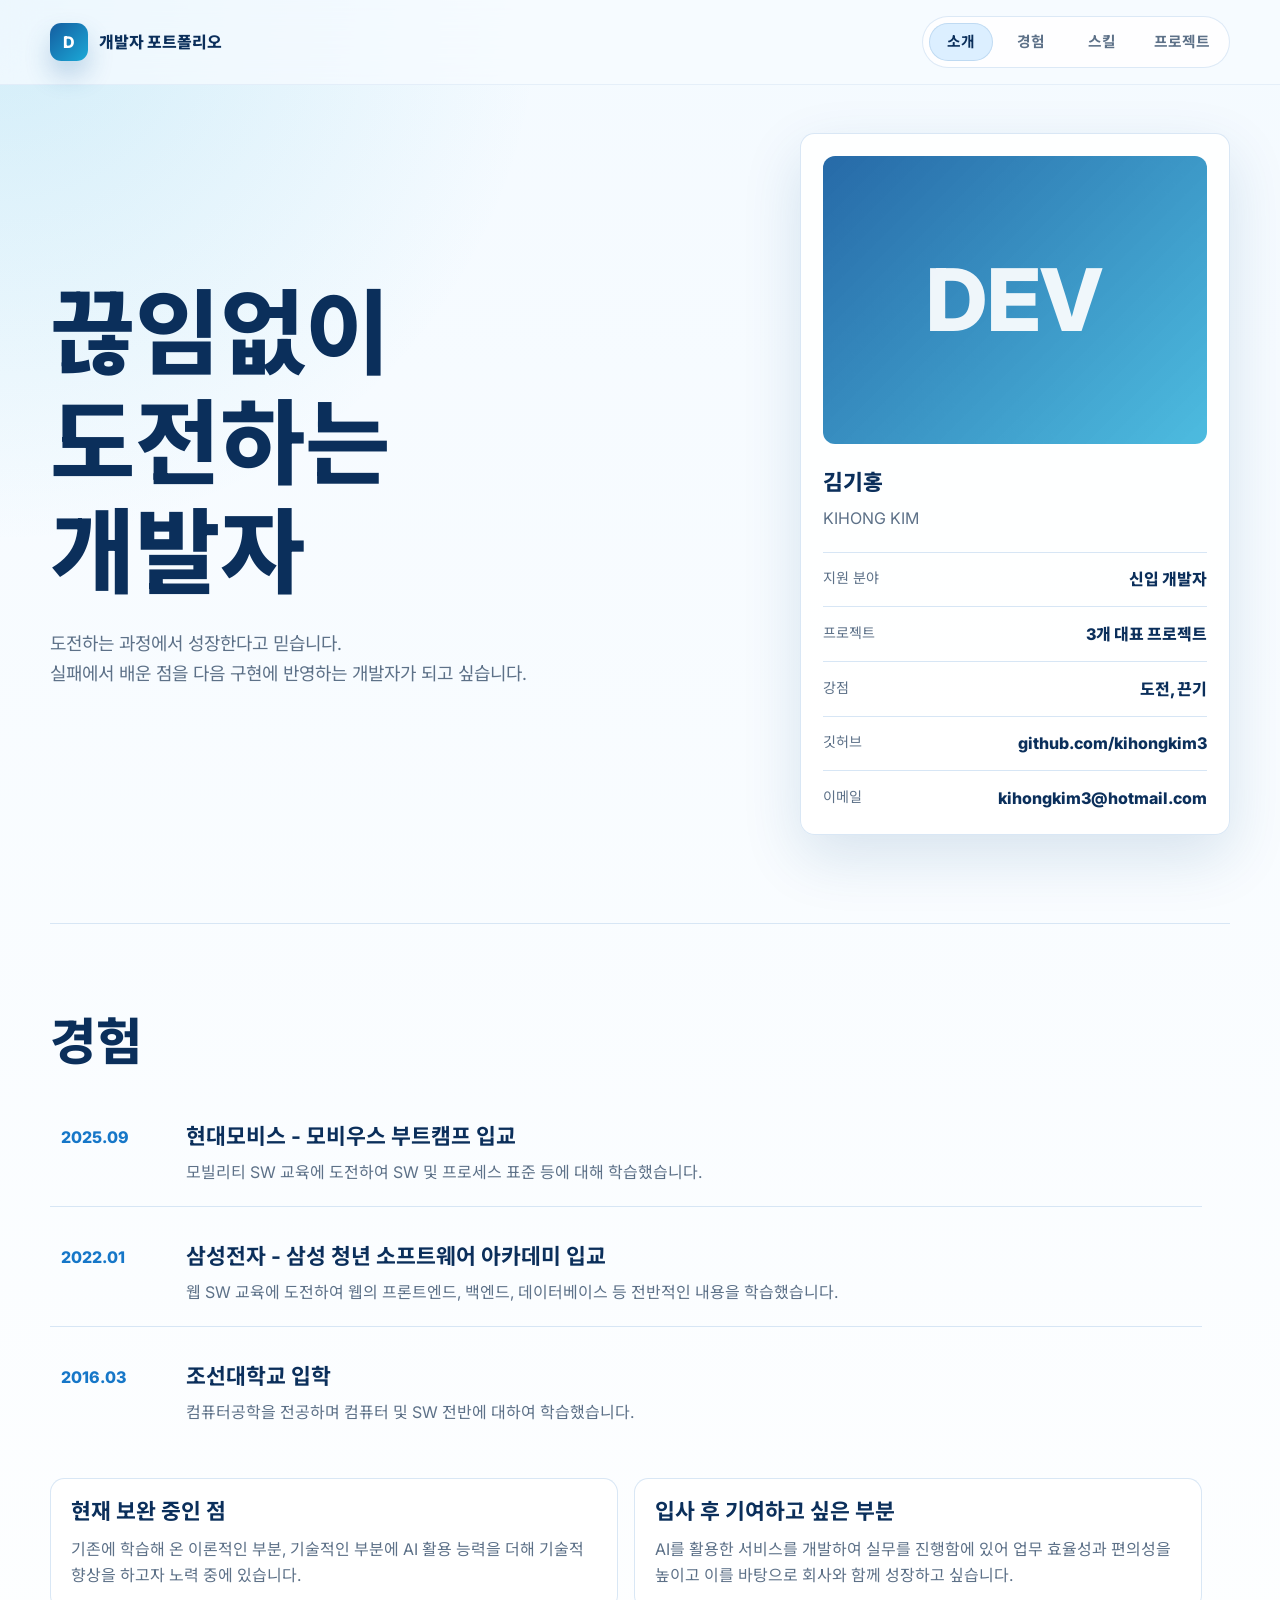
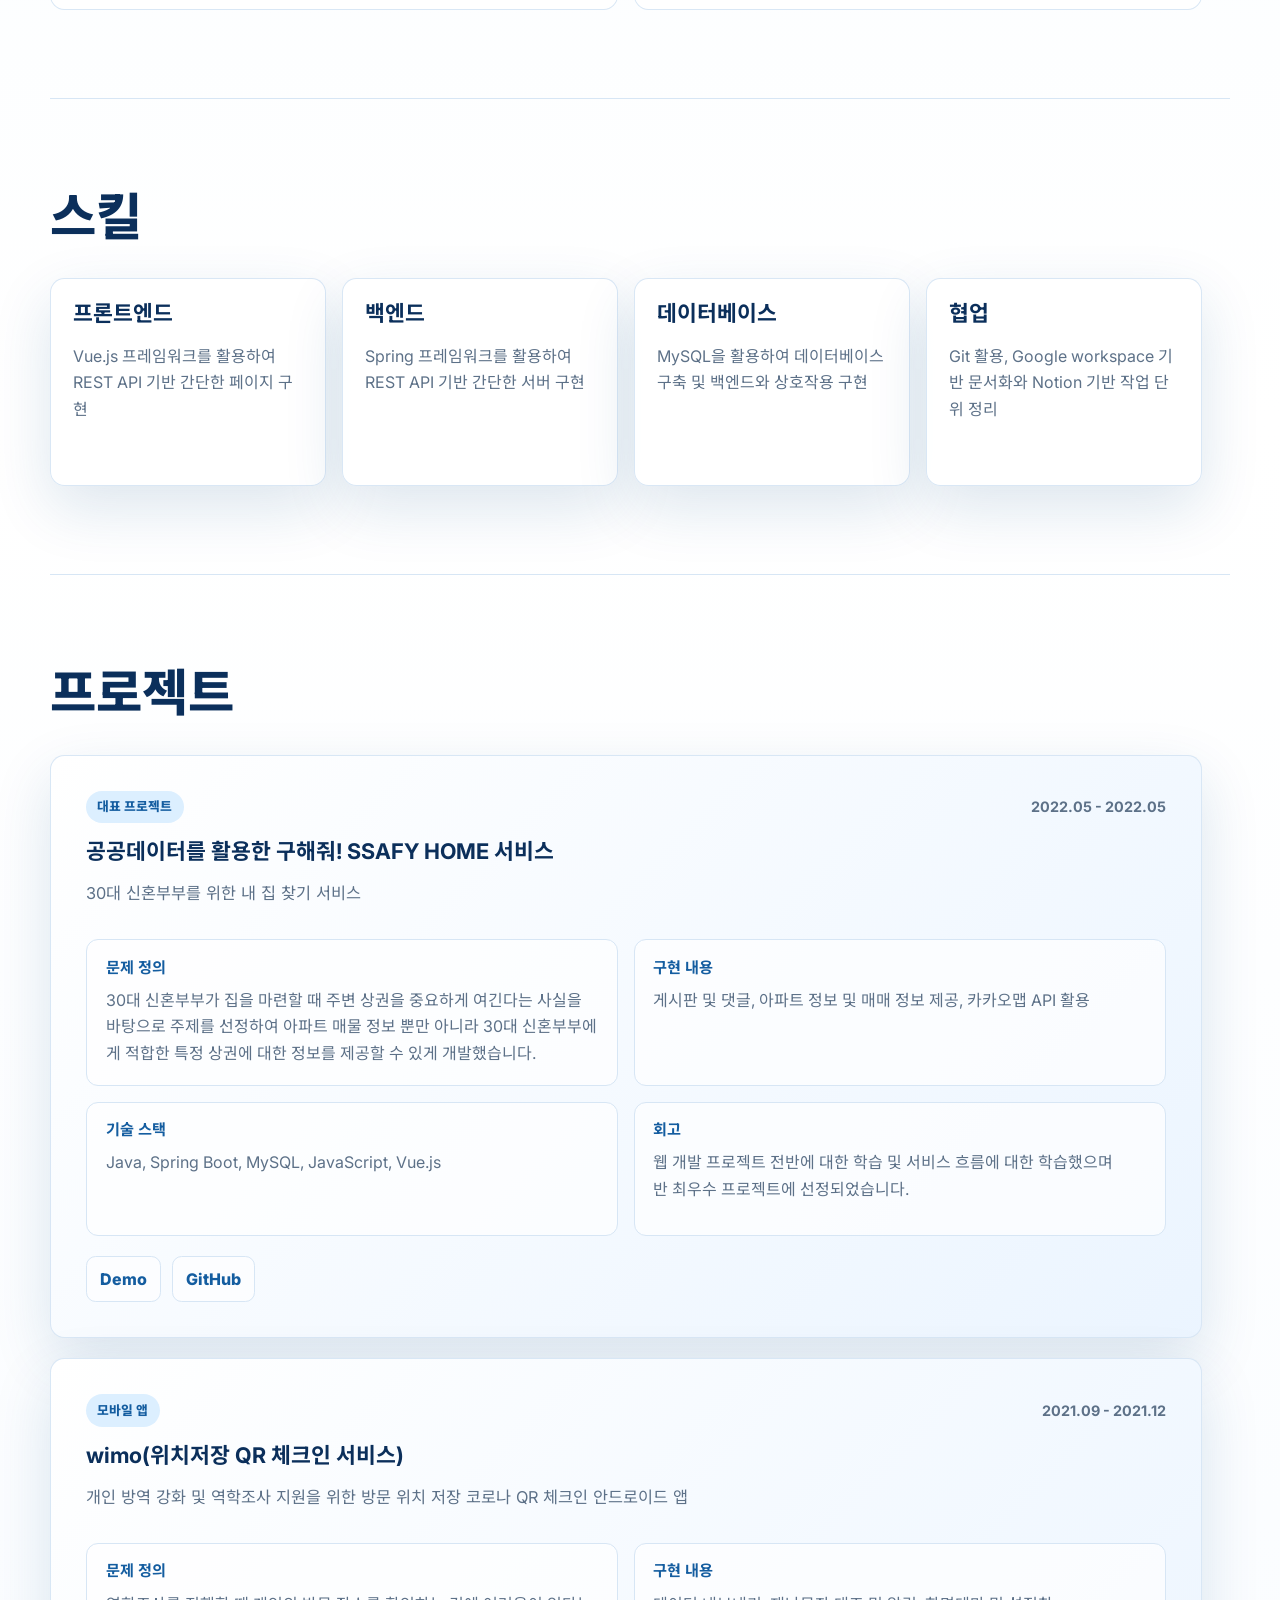
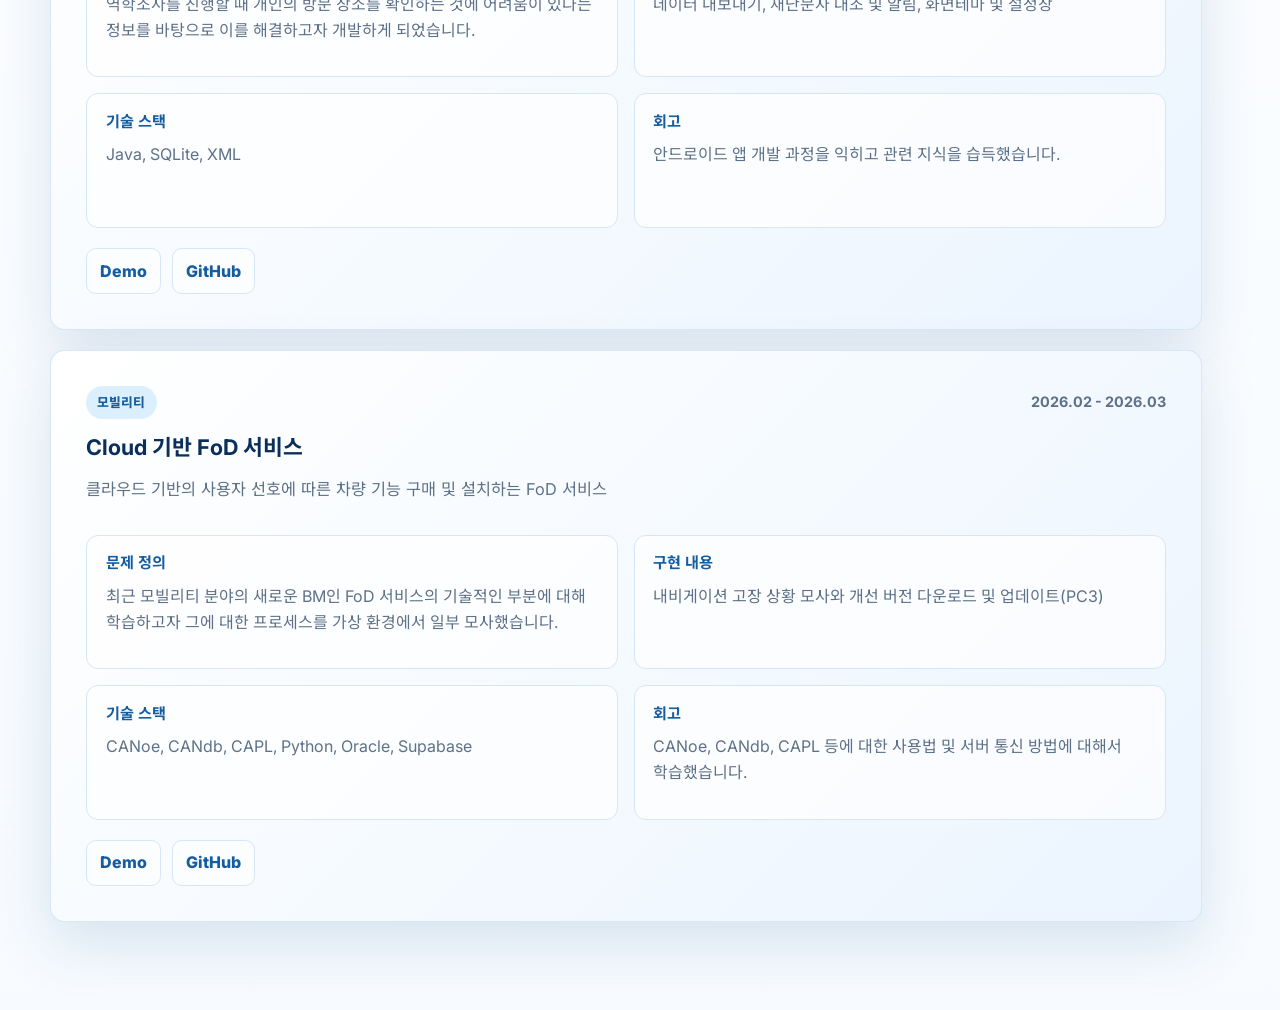
==== commit 7f0c9456: "Deploy portfolio site" ====
--- a/index.html
+++ b/index.html
@@ -1,37 +1,280 @@
 <!DOCTYPE html>
-<html lang="en-US">
+<html lang="ko">
   <head>
-    <meta charset="utf-8">
-    <meta name="viewport" content="width=device-width,initial-scale=1">
-    <title>지식 저장소</title>
-    <meta name="generator" content="VuePress 1.9.10">
-    
-    <meta name="description" content="">
-    <meta name="theme-color" content="#3eaf7c">
-    <meta name="apple-mobile-web-app-capable" content="yes">
-    <meta name="apple-mobile-web-app-status-bar-style" content="black">
-    
-    <link rel="preload" href="/assets/css/0.styles.c6d8ffaf.css" as="style"><link rel="preload" href="/assets/js/app.2f588849.js" as="script"><link rel="preload" href="/assets/js/2.778bb4ad.js" as="script"><link rel="preload" href="/assets/js/1.50b457b8.js" as="script"><link rel="preload" href="/assets/js/25.5446b9fe.js" as="script"><link rel="prefetch" href="/assets/js/10.325b9f09.js"><link rel="prefetch" href="/assets/js/11.c62b6b34.js"><link rel="prefetch" href="/assets/js/12.ecdb524b.js"><link rel="prefetch" href="/assets/js/13.3f3f6a36.js"><link rel="prefetch" href="/assets/js/14.eb7a3d07.js"><link rel="prefetch" href="/assets/js/15.114dfd5c.js"><link rel="prefetch" href="/assets/js/16.85253907.js"><link rel="prefetch" href="/assets/js/17.c2838453.js"><link rel="prefetch" href="/assets/js/18.3256f17f.js"><link rel="prefetch" href="/assets/js/19.d8afd0ae.js"><link rel="prefetch" href="/assets/js/20.10e47ab9.js"><link rel="prefetch" href="/assets/js/21.33b300c9.js"><link rel="prefetch" href="/assets/js/22.b119595f.js"><link rel="prefetch" href="/assets/js/23.8530618b.js"><link rel="prefetch" href="/assets/js/24.1045d6da.js"><link rel="prefetch" href="/assets/js/26.76e63392.js"><link rel="prefetch" href="/assets/js/27.3363b772.js"><link rel="prefetch" href="/assets/js/3.af33e5d6.js"><link rel="prefetch" href="/assets/js/4.9499c5db.js"><link rel="prefetch" href="/assets/js/5.7098d77a.js"><link rel="prefetch" href="/assets/js/6.0c0a0f39.js"><link rel="prefetch" href="/assets/js/7.6a854e57.js"><link rel="prefetch" href="/assets/js/vendors~docsearch.5e19b665.js">
-    <link rel="stylesheet" href="/assets/css/0.styles.c6d8ffaf.css">
+    <meta charset="UTF-8" />
+    <meta name="viewport" content="width=device-width, initial-scale=1.0" />
+    <title>신입 개발자 포트폴리오</title>
+    <meta
+      name="description"
+      content="프로젝트와 경험을 한 페이지에 정리한 신입 개발자 포트폴리오입니다."
+    />
+    <link rel="preconnect" href="https://fonts.googleapis.com" />
+    <link rel="preconnect" href="https://fonts.gstatic.com" crossorigin />
+    <link
+      href="https://fonts.googleapis.com/css2?family=Inter:wght@400;500;600;700;800&family=Noto+Sans+KR:wght@400;500;700;800&display=swap"
+      rel="stylesheet"
+    />
+    <link rel="stylesheet" href="styles.css" />
   </head>
   <body>
-    <div id="app" data-server-rendered="true"><div class="theme-container no-sidebar"><header class="navbar"><div class="sidebar-button"><svg xmlns="http://www.w3.org/2000/svg" aria-hidden="true" role="img" viewBox="0 0 448 512" class="icon"><path fill="currentColor" d="M436 124H12c-6.627 0-12-5.373-12-12V80c0-6.627 5.373-12 12-12h424c6.627 0 12 5.373 12 12v32c0 6.627-5.373 12-12 12zm0 160H12c-6.627 0-12-5.373-12-12v-32c0-6.627 5.373-12 12-12h424c6.627 0 12 5.373 12 12v32c0 6.627-5.373 12-12 12zm0 160H12c-6.627 0-12-5.373-12-12v-32c0-6.627 5.373-12 12-12h424c6.627 0 12 5.373 12 12v32c0 6.627-5.373 12-12 12z"></path></svg></div> <a href="/" aria-current="page" class="home-link router-link-exact-active router-link-active"><!----> <span class="site-name">지식 저장소</span></a> <div class="links"><div class="search-box"><input aria-label="Search" autocomplete="off" spellcheck="false" value=""> <!----></div> <nav class="nav-links can-hide"><div class="nav-item"><a href="/java/" class="nav-link">
-  Java
-</a></div><div class="nav-item"><a href="https://github.com/kihongkim3" target="_blank" rel="noopener noreferrer" class="nav-link external">
-  GitHub
-  <span><svg xmlns="http://www.w3.org/2000/svg" aria-hidden="true" focusable="false" x="0px" y="0px" viewBox="0 0 100 100" width="15" height="15" class="icon outbound"><path fill="currentColor" d="M18.8,85.1h56l0,0c2.2,0,4-1.8,4-4v-32h-8v28h-48v-48h28v-8h-32l0,0c-2.2,0-4,1.8-4,4v56C14.8,83.3,16.6,85.1,18.8,85.1z"></path> <polygon fill="currentColor" points="45.7,48.7 51.3,54.3 77.2,28.5 77.2,37.2 85.2,37.2 85.2,14.9 62.8,14.9 62.8,22.9 71.5,22.9"></polygon></svg> <span class="sr-only">(opens new window)</span></span></a></div> <!----></nav></div></header> <div class="sidebar-mask"></div> <aside class="sidebar"><nav class="nav-links"><div class="nav-item"><a href="/java/" class="nav-link">
-  Java
-</a></div><div class="nav-item"><a href="https://github.com/kihongkim3" target="_blank" rel="noopener noreferrer" class="nav-link external">
-  GitHub
-  <span><svg xmlns="http://www.w3.org/2000/svg" aria-hidden="true" focusable="false" x="0px" y="0px" viewBox="0 0 100 100" width="15" height="15" class="icon outbound"><path fill="currentColor" d="M18.8,85.1h56l0,0c2.2,0,4-1.8,4-4v-32h-8v28h-48v-48h28v-8h-32l0,0c-2.2,0-4,1.8-4,4v56C14.8,83.3,16.6,85.1,18.8,85.1z"></path> <polygon fill="currentColor" points="45.7,48.7 51.3,54.3 77.2,28.5 77.2,37.2 85.2,37.2 85.2,14.9 62.8,14.9 62.8,22.9 71.5,22.9"></polygon></svg> <span class="sr-only">(opens new window)</span></span></a></div> <!----></nav>  <ul class="sidebar-links"><li><section class="sidebar-group depth-0"><p class="sidebar-heading open"><span>Introduction</span> <!----></p> <!----></section></li><li><section class="sidebar-group depth-0"><p class="sidebar-heading"><span>Java</span> <!----></p> <ul class="sidebar-links sidebar-group-items"><li><a href="/java/start.html" class="sidebar-link">시작</a></li></ul></section></li></ul> </aside> <main aria-labelledby="main-title" class="home"><header class="hero"><!----> <h1 id="main-title">
-      지식 저장소
-    </h1> <p class="description">
-      개발자를 꿈꾸며...
-    </p> <p class="action"><a href="/introduction/" class="nav-link action-button">
-  보러가기
-</a></p></header> <div class="features"><div class="feature"><h2>학습</h2> <p>학습 관련된 주제</p></div><div class="feature"><h2>개발</h2> <p>개발 관련된 주제</p></div><div class="feature"><h2>정보</h2> <p>정보 관련된 주제</p></div></div> <div class="theme-default-content custom content__default"></div> <div class="footer">
-    Made by kihongkim3
-  </div></main></div><div class="global-ui"></div></div>
-    <script src="/assets/js/app.2f588849.js" defer></script><script src="/assets/js/2.778bb4ad.js" defer></script><script src="/assets/js/1.50b457b8.js" defer></script><script src="/assets/js/25.5446b9fe.js" defer></script>
+    <a class="skip-link" href="#top">본문 바로가기</a>
+    <header class="site-header">
+      <div class="header-inner">
+        <a class="brand" href="#top" aria-label="홈으로 이동">
+          <span class="brand-mark">D</span>
+          <span>개발자 포트폴리오</span>
+        </a>
+        <div class="nav-shell">
+          <button
+            class="mobile-nav-toggle"
+            type="button"
+            aria-expanded="false"
+            aria-controls="primary-navigation"
+          >
+            <span class="mobile-nav-label">소개</span>
+            <svg aria-hidden="true" viewBox="0 0 20 20">
+              <path d="M5 7.5 10 12l5-4.5" />
+            </svg>
+          </button>
+          <nav id="primary-navigation" class="nav-links" aria-label="주요 섹션">
+            <a href="#top">소개</a>
+            <a href="#experience">경험</a>
+            <a href="#skills">스킬</a>
+            <a href="#projects">프로젝트</a>
+          </nav>
+        </div>
+      </div>
+      <div class="scroll-progress" aria-hidden="true"></div>
+    </header>
+
+    <main id="top">
+      <section class="hero section">
+        <div class="hero-content">
+          <h1>꾸준히 배우고 끝까지 구현하는 신입 개발자</h1>
+          <p class="hero-copy">
+            사용자 흐름을 먼저 이해하고, 화면과 데이터가 자연스럽게 이어지는
+            웹 서비스를 만들기 위해 프로젝트로 경험을 쌓고 있습니다.
+          </p>
+        </div>
+
+        <aside class="profile-panel" aria-label="프로필 요약">
+          <div class="avatar" aria-hidden="true">DEV</div>
+          <div>
+            <p class="profile-name">이름을 입력하세요</p>
+            <p class="profile-role">프론트엔드 신입 개발자</p>
+          </div>
+          <dl id="profile-contact" class="profile-stats">
+            <div>
+              <dt>지원 분야</dt>
+              <dd>신입 지원</dd>
+            </div>
+            <div>
+              <dt>프로젝트</dt>
+              <dd>3개 대표 프로젝트</dd>
+            </div>
+            <div>
+              <dt>강점</dt>
+              <dd>React, API</dd>
+            </div>
+            <div class="profile-link-row">
+              <dt>깃허브</dt>
+              <dd>
+                <a class="profile-stat-link" href="https://github.com/your-id">github.com/your-id</a>
+              </dd>
+            </div>
+            <div class="profile-link-row">
+              <dt>Email</dt>
+              <dd>
+                <a class="profile-stat-link" href="mailto:your.email@example.com">your.email@example.com</a>
+              </dd>
+            </div>
+          </dl>
+        </aside>
+      </section>
+
+      <section id="experience" class="section timeline-section">
+        <div class="section-heading">
+          <h2>경험</h2>
+        </div>
+        <ol class="section-body timeline">
+          <li>
+            <span>2026</span>
+            <div>
+              <h3>프로젝트 완성도 높이기</h3>
+              <p>반응형 UI, 상태 관리, API 연동을 한 흐름으로 묶어 실제로 사용할 수 있는 결과물을 만드는 데 집중했습니다.</p>
+            </div>
+          </li>
+          <li>
+            <span>2025</span>
+            <div>
+              <h3>프론트엔드 기본기 확장</h3>
+              <p>React와 TypeScript를 중심으로 컴포넌트 설계, 폼 처리, 데이터 시각화 프로젝트를 반복했습니다.</p>
+            </div>
+          </li>
+          <li>
+            <span>2024</span>
+            <div>
+              <h3>웹 개발 기초 학습</h3>
+              <p>HTML, CSS, JavaScript 기초를 익히고 작은 기능을 직접 만들며 웹 서비스 구조를 이해했습니다.</p>
+            </div>
+          </li>
+        </ol>
+        <div class="section-body growth-focus">
+          <article>
+            <h3>현재 집중하는 것</h3>
+            <p>접근성, 성능, 테스트 가능한 컴포넌트 구조를 프로젝트에 적용하는 연습을 하고 있습니다.</p>
+          </article>
+          <article>
+            <h3>다음 목표</h3>
+            <p>실제 서비스 운영 상황을 가정해 에러 처리, 로딩 상태, 배포 자동화까지 더 탄탄하게 다듬는 것입니다.</p>
+          </article>
+        </div>
+      </section>
+
+      <section id="skills" class="section">
+        <div class="section-heading">
+          <h2>스킬</h2>
+        </div>
+        <div class="section-body skill-grid">
+          <article class="skill-card">
+            <h3>프론트엔드</h3>
+            <p>React, TypeScript, Next.js, Zustand, TanStack Query</p>
+          </article>
+          <article class="skill-card">
+            <h3>백엔드</h3>
+            <p>Node.js, Express, NestJS, REST API, PostgreSQL</p>
+          </article>
+          <article class="skill-card">
+            <h3>배포와 도구</h3>
+            <p>Vercel, GitHub Actions, Docker Basics, AWS Basics</p>
+          </article>
+          <article class="skill-card">
+            <h3>협업</h3>
+            <p>Git, Jira, Notion, Figma, 코드 리뷰와 문서화</p>
+          </article>
+        </div>
+      </section>
+
+      <section id="projects" class="section projects-section">
+        <div class="section-heading">
+          <h2>프로젝트</h2>
+        </div>
+
+        <div class="section-body project-list">
+          <article class="project-card featured">
+            <div class="project-topline">
+              <span class="project-type">대표 프로젝트</span>
+              <span class="project-period">2026.01 - 2026.04</span>
+            </div>
+            <h3>팀 협업 SaaS 대시보드</h3>
+            <p class="project-summary">
+              업무 상태, 팀 리소스, 주요 지표를 한 화면에서 확인할 수 있는
+              운영형 대시보드입니다. 복잡한 데이터를 빠르게 스캔할 수 있도록
+              정보 구조와 필터링 흐름을 개선했습니다.
+            </p>
+            <div class="project-detail-grid">
+              <div>
+                <h4>담당 역할</h4>
+                <p>프론트엔드 아키텍처 설계, 공통 컴포넌트 구축, API 연동</p>
+              </div>
+              <div>
+                <h4>주요 기능</h4>
+                <p>실시간 상태 카드, 팀별 필터, 권한별 화면, 반응형 테이블</p>
+              </div>
+              <div>
+                <h4>기술 스택</h4>
+                <p>React, TypeScript, TanStack Query, Node.js, PostgreSQL</p>
+              </div>
+              <div>
+                <h4>배운 점</h4>
+                <p>상태 관리 기준을 세우고, 반복 UI를 컴포넌트로 분리하는 경험을 쌓았습니다.</p>
+              </div>
+            </div>
+            <div class="project-links">
+              <button type="button" aria-disabled="true" aria-label="프로젝트 데모 링크">Demo</button>
+              <button type="button" aria-disabled="true" aria-label="프로젝트 GitHub 링크">GitHub</button>
+            </div>
+          </article>
+
+          <article class="project-card featured">
+            <div class="project-topline">
+              <span class="project-type">웹 앱</span>
+              <span class="project-period">2025.08 - 2025.11</span>
+            </div>
+            <h3>개인 금융 관리 서비스</h3>
+            <p class="project-summary">
+              사용자의 수입과 지출을 카테고리별로 분석하고 월별 예산을 관리하는
+              서비스입니다. 데이터 시각화와 입력 경험 개선에 집중했습니다.
+            </p>
+            <div class="project-detail-grid">
+              <div>
+                <h4>담당 역할</h4>
+                <p>프론트엔드 화면 설계, 차트 컴포넌트 구현, 입력 폼 UX 개선</p>
+              </div>
+              <div>
+                <h4>주요 기능</h4>
+                <p>월별 예산 관리, 카테고리별 지출 분석, 거래 내역 검색과 필터</p>
+              </div>
+              <div>
+                <h4>기술 스택</h4>
+                <p>Next.js, TypeScript, Recharts, Prisma, PostgreSQL</p>
+              </div>
+              <div>
+                <h4>배운 점</h4>
+                <p>차트 데이터 가공, 폼 검증, 사용자 입력 흐름을 함께 설계하는 방법을 익혔습니다.</p>
+              </div>
+            </div>
+            <div class="project-links">
+              <button type="button" aria-disabled="true" aria-label="프로젝트 데모 링크">Demo</button>
+              <button type="button" aria-disabled="true" aria-label="프로젝트 GitHub 링크">GitHub</button>
+            </div>
+          </article>
+
+          <article class="project-card featured">
+            <div class="project-topline">
+              <span class="project-type">모바일 웹</span>
+              <span class="project-period">2025.03 - 2025.06</span>
+            </div>
+            <h3>스터디 매칭 플랫폼</h3>
+            <p class="project-summary">
+              관심 분야와 일정 조건을 기반으로 스터디 그룹을 탐색하고 신청할 수
+              있는 플랫폼입니다. 검색, 신청, 알림 흐름을 구현했습니다.
+            </p>
+            <div class="project-detail-grid">
+              <div>
+                <h4>담당 역할</h4>
+                <p>모바일 중심 UI 구현, 검색 조건 설계, 신청 플로우 상태 관리</p>
+              </div>
+              <div>
+                <h4>주요 기능</h4>
+                <p>분야별 스터디 검색, 일정 조건 필터, 신청 승인, 알림 메시지</p>
+              </div>
+              <div>
+                <h4>기술 스택</h4>
+                <p>React, TypeScript, Firebase, Cloud Functions, Tailwind CSS</p>
+              </div>
+              <div>
+                <h4>배운 점</h4>
+                <p>모바일 화면에서 검색, 신청, 알림 흐름을 단순하게 연결하는 방식을 배웠습니다.</p>
+              </div>
+            </div>
+            <div class="project-links">
+              <button type="button" aria-disabled="true" aria-label="프로젝트 데모 링크">Demo</button>
+              <button type="button" aria-disabled="true" aria-label="프로젝트 GitHub 링크">GitHub</button>
+            </div>
+          </article>
+        </div>
+      </section>
+
+    </main>
+
+    <button class="top-button" type="button" aria-label="맨 위로 이동">
+      <svg aria-hidden="true" viewBox="0 0 24 24">
+        <path d="M12 19V5M6 11l6-6 6 6" />
+      </svg>
+    </button>
+
+    <script src="content.js"></script>
+    <script src="script.js"></script>
   </body>
 </html>
--- a/styles.css
+++ b/styles.css
@@ -0,0 +1,1222 @@
+:root {
+  color-scheme: light;
+  --bg: #f7fbff;
+  --surface: #ffffff;
+  --surface-soft: #eaf4ff;
+  --ink: #102033;
+  --muted: #5d7188;
+  --line: #d7e6f5;
+  --blue-900: #0b2f5b;
+  --blue-700: #145da0;
+  --blue-600: #1677c8;
+  --blue-100: #dcefff;
+  --cyan: #1ba9d7;
+  --shadow: 0 22px 60px rgba(15, 78, 132, 0.14);
+  --section-content-width: 72rem;
+  --section-readable-width: 50rem;
+}
+
+* {
+  box-sizing: border-box;
+}
+
+html {
+  scroll-behavior: smooth;
+  scroll-padding-top: 7.5rem;
+}
+
+body {
+  margin: 0;
+  min-width: 320px;
+  background:
+    radial-gradient(circle at top left, rgba(27, 169, 215, 0.16), transparent 34rem),
+    linear-gradient(180deg, #f4faff 0%, #ffffff 48%, #f7fbff 100%);
+  color: var(--ink);
+  font-family: "Inter", "Noto Sans KR", system-ui, -apple-system, BlinkMacSystemFont, sans-serif;
+  line-height: 1.65;
+}
+
+a {
+  color: inherit;
+  text-decoration: none;
+}
+
+a:focus-visible,
+button:focus-visible {
+  outline: 3px solid rgba(22, 119, 200, 0.28);
+  outline-offset: 3px;
+}
+
+.skip-link {
+  position: fixed;
+  top: 0.75rem;
+  left: 0.75rem;
+  z-index: 100;
+  padding: 0.65rem 0.85rem;
+  border-radius: 0.6rem;
+  background: var(--blue-900);
+  color: #fff;
+  font-weight: 800;
+  transform: translateY(-150%);
+  transition: transform 160ms ease;
+}
+
+.skip-link:focus {
+  transform: translateY(0);
+}
+
+.site-header {
+  position: sticky;
+  top: 0;
+  z-index: 20;
+  width: 100%;
+  background: rgba(247, 251, 255, 0.72);
+  -webkit-backdrop-filter: blur(18px);
+  backdrop-filter: blur(18px);
+  border-bottom: 1px solid rgba(215, 230, 245, 0.55);
+}
+
+.scroll-progress {
+  position: absolute;
+  right: 0;
+  bottom: -1px;
+  left: 0;
+  height: 3px;
+  background: linear-gradient(90deg, var(--blue-700), var(--cyan));
+  transform: scaleX(0);
+  transform-origin: left center;
+  transition: transform 80ms linear;
+}
+
+.header-inner {
+  display: flex;
+  align-items: center;
+  justify-content: space-between;
+  gap: 1.5rem;
+  width: min(1180px, calc(100% - 2rem));
+  margin: 0 auto;
+  padding: 1rem 0;
+}
+
+.brand,
+.nav-links,
+.project-topline,
+.project-links,
+.contact-links {
+  display: flex;
+  align-items: center;
+}
+
+.brand {
+  gap: 0.7rem;
+  color: var(--blue-900);
+  font-weight: 800;
+}
+
+.brand-mark {
+  display: grid;
+  width: 2.35rem;
+  height: 2.35rem;
+  place-items: center;
+  border-radius: 0.7rem;
+  background: linear-gradient(135deg, var(--blue-700), var(--cyan));
+  color: #fff;
+  box-shadow: 0 14px 26px rgba(20, 93, 160, 0.24);
+}
+
+.nav-shell {
+  position: relative;
+  margin-left: auto;
+}
+
+.mobile-nav-toggle {
+  display: none;
+  align-items: center;
+  justify-content: space-between;
+  gap: 0.45rem;
+  min-height: 2.6rem;
+  padding: 0.5rem 0.72rem;
+  border: 1px solid rgba(215, 230, 245, 0.9);
+  border-radius: 0.75rem;
+  background: rgba(255, 255, 255, 0.78);
+  color: var(--blue-900);
+  font: inherit;
+  font-size: 0.92rem;
+  font-weight: 800;
+  cursor: pointer;
+}
+
+.mobile-nav-toggle svg {
+  display: block;
+  width: 1rem;
+  height: 1rem;
+  fill: none;
+  stroke: currentColor;
+  stroke-width: 2.2;
+  stroke-linecap: round;
+  stroke-linejoin: round;
+  transition: transform 160ms ease;
+}
+
+.nav-shell.is-open .mobile-nav-toggle svg {
+  transform: rotate(180deg);
+}
+
+.nav-links {
+  gap: 0.4rem;
+  padding: 0.35rem;
+  border: 1px solid rgba(215, 230, 245, 0.85);
+  border-radius: 999px;
+  background: rgba(255, 255, 255, 0.76);
+}
+
+.nav-links a {
+  min-width: 4rem;
+  padding: 0.45rem 0.85rem;
+  border-radius: 999px;
+  color: var(--muted);
+  font-size: 0.92rem;
+  font-weight: 700;
+  text-align: center;
+}
+
+.nav-links a:hover,
+.nav-links a:focus-visible,
+.nav-links a.is-active {
+  background: var(--blue-100);
+  color: var(--blue-900);
+  outline: none;
+}
+
+.nav-links a.is-active {
+  box-shadow: inset 0 0 0 1px rgba(20, 93, 160, 0.14);
+}
+
+.section {
+  width: min(1180px, calc(100% - 2rem));
+  margin: 0 auto;
+  padding: 5.5rem 0;
+}
+
+.section:not(.hero) {
+  border-top: 1px solid var(--line);
+}
+
+.section-heading,
+.section-body {
+  width: min(100%, var(--section-content-width));
+}
+
+.section-body + .section-body {
+  margin-top: 2rem;
+}
+
+.hero {
+  display: grid;
+  grid-template-columns: minmax(0, 1.24fr) minmax(18rem, 0.76fr);
+  gap: 3rem;
+  align-items: center;
+  min-height: calc(100vh - 4.4rem);
+  padding-top: 3rem;
+}
+
+.hero-content {
+  max-width: 48rem;
+}
+
+h1,
+h2,
+h3,
+h4,
+p {
+  overflow-wrap: anywhere;
+}
+
+[data-edit] {
+  white-space: pre-line;
+}
+
+h1,
+h2,
+h3,
+h4 {
+  margin: 0;
+  line-height: 1.18;
+  letter-spacing: 0;
+}
+
+h1 {
+  max-width: 12ch;
+  color: var(--blue-900);
+  font-size: clamp(3rem, 8vw, 5.8rem);
+  font-weight: 800;
+}
+
+h2 {
+  color: var(--blue-900);
+  font-size: clamp(2rem, 4vw, 3.15rem);
+  font-weight: 800;
+}
+
+h3 {
+  color: var(--blue-900);
+  font-size: 1.35rem;
+}
+
+h4 {
+  color: var(--blue-700);
+  font-size: 0.95rem;
+}
+
+.hero-copy {
+  max-width: 42rem;
+  margin: 1.35rem 0 0;
+  color: var(--muted);
+  font-size: 1.12rem;
+}
+
+.primary-button,
+.secondary-button {
+  display: inline-flex;
+  align-items: center;
+  justify-content: center;
+  min-height: 3rem;
+  padding: 0.75rem 1.25rem;
+  border-radius: 0.75rem;
+  font-weight: 800;
+}
+
+.primary-button,
+.secondary-button,
+.project-links a,
+.project-links button,
+.contact-links a,
+.profile-stat-link {
+  transition:
+    background 160ms ease,
+    border-color 160ms ease,
+    color 160ms ease,
+    transform 160ms ease,
+    box-shadow 160ms ease;
+}
+
+.primary-button {
+  background: var(--blue-700);
+  color: #fff;
+  box-shadow: 0 16px 32px rgba(20, 93, 160, 0.26);
+}
+
+.secondary-button {
+  border: 1px solid var(--line);
+  background: rgba(255, 255, 255, 0.74);
+  color: var(--blue-900);
+}
+
+.primary-button:hover,
+.secondary-button:hover,
+.project-links a:hover,
+.contact-links a:hover {
+  transform: translateY(-2px);
+}
+
+.profile-panel,
+.skill-card,
+.project-card,
+.growth-focus article {
+  min-width: 0;
+  border: 1px solid rgba(215, 230, 245, 0.95);
+  border-radius: 0.9rem;
+  background: rgba(255, 255, 255, 0.88);
+  box-shadow: var(--shadow);
+}
+
+.profile-panel {
+  display: grid;
+  gap: 1.3rem;
+  padding: 1.4rem;
+}
+
+.avatar {
+  display: grid;
+  overflow: hidden;
+  min-height: 18rem;
+  place-items: center;
+  border-radius: 0.75rem;
+  background:
+    linear-gradient(135deg, rgba(20, 93, 160, 0.92), rgba(27, 169, 215, 0.78)),
+    repeating-linear-gradient(45deg, rgba(255, 255, 255, 0.14) 0 1px, transparent 1px 12px);
+  color: rgba(255, 255, 255, 0.92);
+  font-size: clamp(3rem, 8vw, 5.4rem);
+  font-weight: 800;
+}
+
+.avatar img {
+  width: 100%;
+  height: 100%;
+  object-fit: cover;
+}
+
+.is-editable-avatar {
+  position: relative;
+  cursor: pointer;
+}
+
+.is-editable-avatar::after {
+  position: absolute;
+  inset: auto 1rem 1rem;
+  padding: 0.55rem 0.75rem;
+  border-radius: 0.65rem;
+  background: rgba(7, 21, 36, 0.72);
+  color: #fff;
+  content: "이미지 변경";
+  font-size: 0.9rem;
+  font-weight: 800;
+  text-align: center;
+}
+
+.is-editable-avatar:focus-visible {
+  outline: 3px solid rgba(22, 119, 200, 0.32);
+  outline-offset: 4px;
+}
+
+.profile-name {
+  margin: 0;
+  color: var(--blue-900);
+  font-size: 1.35rem;
+  font-weight: 800;
+}
+
+.profile-role {
+  margin: 0.25rem 0 0;
+  color: var(--muted);
+}
+
+.profile-stats {
+  display: grid;
+  gap: 0.85rem;
+  margin: 0;
+}
+
+.profile-stats > div {
+  display: flex;
+  justify-content: space-between;
+  gap: 1rem;
+  padding-top: 0.85rem;
+  border-top: 1px solid var(--line);
+}
+
+.profile-stats dt {
+  color: var(--muted);
+  font-size: 0.88rem;
+}
+
+.profile-stats dd {
+  margin: 0;
+  color: var(--blue-900);
+  font-weight: 800;
+  text-align: right;
+}
+
+.profile-stats > .profile-link-row {
+  display: grid;
+  grid-template-columns: minmax(5rem, 0.65fr) minmax(0, 1fr);
+  align-items: start;
+}
+
+.profile-stat-link,
+.profile-link-empty {
+  display: inline-block;
+  max-width: 100%;
+  overflow: hidden;
+  color: var(--blue-900);
+  text-overflow: ellipsis;
+  vertical-align: top;
+  white-space: nowrap;
+}
+
+.profile-stat-link:hover {
+  color: var(--blue-700);
+}
+
+#profile-contact {
+  scroll-margin-top: 6.5rem;
+}
+
+.profile-stats > .is-editing-link {
+  gap: 0.65rem 1rem;
+}
+
+.profile-stats > .is-editing-link .profile-link-field {
+  grid-column: 1 / -1;
+}
+
+.profile-link-field {
+  display: grid;
+  gap: 0.35rem;
+  color: var(--muted);
+  font-size: 0.82rem;
+  font-weight: 800;
+}
+
+.profile-link-field input {
+  width: 100%;
+  min-height: 2.5rem;
+  padding: 0.55rem 0.7rem;
+  border: 1px solid var(--line);
+  border-radius: 0.65rem;
+  background: var(--surface);
+  color: var(--ink);
+  font: inherit;
+  font-weight: 600;
+}
+
+.split-section {
+  display: block;
+}
+
+.text-stack p,
+.section-heading p,
+.project-summary,
+.timeline p {
+  color: var(--muted);
+}
+
+.text-stack p {
+  margin: 0 0 1.1rem;
+  font-size: 1.05rem;
+}
+
+.text-stack p:last-child {
+  margin-bottom: 0;
+}
+
+.section-heading {
+  max-width: none;
+  margin: 0 0 2rem;
+}
+
+.section-heading p {
+  max-width: var(--section-readable-width);
+  margin: 1rem 0 0;
+}
+
+.text-stack {
+  max-width: var(--section-readable-width);
+}
+
+.skill-grid {
+  display: grid;
+  grid-template-columns: repeat(4, minmax(0, 1fr));
+  gap: 1rem;
+}
+
+.skill-card {
+  min-height: 13rem;
+  padding: 1.4rem;
+  transition:
+    transform 160ms ease,
+    box-shadow 160ms ease,
+    border-color 160ms ease;
+}
+
+.skill-card p {
+  margin: 1rem 0 0;
+  color: var(--muted);
+}
+
+.projects-section {
+  width: min(1180px, calc(100% - 2rem));
+}
+
+.project-list {
+  display: grid;
+  gap: 1.25rem;
+}
+
+.project-card {
+  padding: clamp(1.35rem, 3vw, 2.2rem);
+  transition:
+    transform 160ms ease,
+    box-shadow 160ms ease,
+    border-color 160ms ease;
+}
+
+.project-card.featured {
+  min-height: 31rem;
+  background:
+    linear-gradient(135deg, rgba(255, 255, 255, 0.94), rgba(234, 244, 255, 0.94)),
+    var(--surface);
+}
+
+.project-topline {
+  justify-content: space-between;
+  gap: 1rem;
+  margin-bottom: 1rem;
+}
+
+.project-type {
+  padding: 0.35rem 0.7rem;
+  border-radius: 999px;
+  background: var(--blue-100);
+  color: var(--blue-700);
+  font-size: 0.8rem;
+  font-weight: 800;
+}
+
+.project-period {
+  color: var(--muted);
+  font-size: 0.9rem;
+  font-weight: 700;
+}
+
+.project-summary {
+  max-width: var(--section-readable-width);
+  margin: 1rem 0 0;
+  font-size: 1.02rem;
+}
+
+.project-detail-grid {
+  display: grid;
+  grid-template-columns: repeat(2, minmax(0, 1fr));
+  gap: 1rem;
+  margin-top: 2rem;
+}
+
+.project-detail-grid div {
+  min-width: 0;
+  min-height: 8.4rem;
+  padding: 1.15rem;
+  border: 1px solid var(--line);
+  border-radius: 0.75rem;
+  background: rgba(255, 255, 255, 0.7);
+}
+
+.project-detail-grid p {
+  margin: 0.65rem 0 0;
+  color: var(--muted);
+}
+
+.project-links {
+  display: grid;
+  align-items: stretch;
+  gap: 0.85rem;
+  margin-top: 1.25rem;
+}
+
+.project-link-buttons {
+  display: flex;
+  flex-wrap: wrap;
+  gap: 0.7rem;
+}
+
+@media (hover: hover) {
+  .skill-card:hover,
+  .project-card:hover {
+    border-color: rgba(20, 93, 160, 0.28);
+    box-shadow: 0 24px 64px rgba(15, 78, 132, 0.16);
+    transform: translateY(-3px);
+  }
+}
+
+.project-links a,
+.project-links button {
+  display: inline-flex;
+  align-items: center;
+  justify-content: center;
+  padding: 0.55rem 0.8rem;
+  border: 1px solid var(--line);
+  border-radius: 0.6rem;
+  background: rgba(255, 255, 255, 0.62);
+  color: var(--blue-700);
+  font: inherit;
+  font-weight: 800;
+  cursor: default;
+}
+
+.project-links a {
+  cursor: pointer;
+}
+
+.project-links button[aria-disabled="true"]::after {
+  content: " 준비중";
+  color: var(--muted);
+  font-size: 0.82em;
+  font-weight: 700;
+}
+
+.project-link-fields {
+  display: grid;
+  grid-template-columns: repeat(2, minmax(0, 1fr));
+  gap: 0.85rem;
+  width: 100%;
+  padding: 0.9rem;
+  border: 1px solid var(--line);
+  border-radius: 0.85rem;
+  background: rgba(255, 255, 255, 0.48);
+}
+
+.project-link-field {
+  display: grid;
+  gap: 0.35rem;
+  min-width: 0;
+  color: var(--muted);
+  font-size: 0.86rem;
+  font-weight: 800;
+}
+
+.project-link-field input {
+  width: 100%;
+  min-height: 2.65rem;
+  padding: 0.6rem 0.75rem;
+  border: 1px solid var(--line);
+  border-radius: 0.65rem;
+  background: var(--surface);
+  color: var(--ink);
+  font: inherit;
+  font-weight: 600;
+}
+
+.is-editing .project-links a {
+  pointer-events: none;
+}
+
+.timeline-section {
+  border-top: 1px solid var(--line);
+}
+
+.timeline {
+  display: grid;
+  gap: 1rem;
+  margin: 0;
+  padding: 0;
+  list-style: none;
+}
+
+.timeline li {
+  display: grid;
+  grid-template-columns: 7rem 1fr;
+  gap: 1.5rem;
+  padding: 1.3rem 0;
+  border-bottom: 1px solid var(--line);
+}
+
+.timeline span {
+  padding-left: 0.7rem;
+  color: var(--blue-600);
+  font-weight: 800;
+}
+
+.timeline p {
+  margin: 0.6rem 0 0;
+}
+
+.timeline li:last-child {
+  border-bottom: 0;
+}
+
+.growth-focus {
+  display: grid;
+  grid-template-columns: repeat(2, minmax(0, 1fr));
+  gap: 1rem;
+  margin-top: 2rem;
+}
+
+.growth-focus article {
+  padding: 1.25rem;
+  box-shadow: none;
+}
+
+.growth-focus p {
+  margin: 0.7rem 0 0;
+  color: var(--muted);
+}
+
+.contact-section {
+  display: block;
+  padding-bottom: 6rem;
+}
+
+.contact-links {
+  flex-direction: column;
+  align-items: stretch;
+  gap: 0.7rem;
+  max-width: 40rem;
+}
+
+.contact-copy h2 {
+  max-width: none;
+  font-size: clamp(2rem, 4vw, 3.15rem);
+}
+
+.contact-copy p {
+  max-width: var(--section-readable-width);
+  margin: 1rem 0 0;
+  color: var(--muted);
+}
+
+.contact-links a,
+.contact-link-empty {
+  min-width: 0;
+  padding: 1rem;
+  border: 1px solid var(--line);
+  border-radius: 0.75rem;
+  background: var(--surface);
+  color: var(--blue-700);
+  font-weight: 800;
+}
+
+.contact-link-empty {
+  display: block;
+}
+
+.contact-link-item {
+  display: grid;
+  gap: 0.65rem;
+  min-width: 0;
+  padding: 0.7rem;
+  border: 1px solid var(--line);
+  border-radius: 0.85rem;
+  background: rgba(255, 255, 255, 0.48);
+}
+
+.contact-link-item > a {
+  padding: 0.75rem;
+}
+
+.contact-link-field {
+  display: grid;
+  gap: 0.35rem;
+  color: var(--muted);
+  font-size: 0.86rem;
+  font-weight: 800;
+}
+
+.contact-link-field input {
+  width: 100%;
+  min-height: 2.65rem;
+  padding: 0.6rem 0.75rem;
+  border: 1px solid var(--line);
+  border-radius: 0.65rem;
+  background: var(--surface);
+  color: var(--ink);
+  font: inherit;
+  font-weight: 600;
+}
+
+.is-editing .contact-links a {
+  pointer-events: none;
+}
+
+.top-button {
+  position: fixed;
+  right: 1.25rem;
+  bottom: 1.25rem;
+  display: grid;
+  place-items: center;
+  width: 3rem;
+  height: 3rem;
+  padding: 0;
+  border: 0;
+  border-radius: 999px;
+  appearance: none;
+  background: var(--blue-900);
+  color: #fff;
+  cursor: pointer;
+  opacity: 0;
+  transform: translateY(0.75rem);
+  transition: 180ms ease;
+  pointer-events: none;
+}
+
+.top-button svg {
+  display: block;
+  width: 1.35rem;
+  height: 1.35rem;
+  fill: none;
+  stroke: currentColor;
+  stroke-width: 2.4;
+  stroke-linecap: round;
+  stroke-linejoin: round;
+}
+
+.top-button.is-visible {
+  opacity: 1;
+  transform: translateY(0);
+  pointer-events: auto;
+}
+
+.editor-toolbar {
+  position: fixed;
+  left: 1.25rem;
+  bottom: 1.25rem;
+  z-index: 30;
+  display: flex;
+  flex-wrap: wrap;
+  gap: 0.45rem;
+  max-width: calc(100% - 5.5rem);
+  padding: 0.45rem;
+  border: 1px solid var(--line);
+  border-radius: 0.85rem;
+  background: rgba(255, 255, 255, 0.86);
+  -webkit-backdrop-filter: blur(16px);
+  backdrop-filter: blur(16px);
+  box-shadow: 0 16px 38px rgba(15, 78, 132, 0.16);
+}
+
+.editor-font-tools {
+  display: inline-flex;
+  align-items: center;
+  gap: 0.35rem;
+  padding-left: 0.35rem;
+  border-left: 1px solid var(--line);
+}
+
+.editor-toolbar button {
+  min-height: 2.45rem;
+  padding: 0.55rem 0.85rem;
+  border: 1px solid var(--line);
+  border-radius: 0.65rem;
+  background: var(--surface);
+  color: var(--blue-900);
+  font: inherit;
+  font-size: 0.9rem;
+  font-weight: 800;
+  cursor: pointer;
+}
+
+.editor-font-status {
+  min-width: 3.2rem;
+  color: var(--muted);
+  font-size: 0.85rem;
+  font-weight: 800;
+  text-align: center;
+}
+
+.editor-toolbar .editor-save {
+  border-color: transparent;
+  background: var(--blue-700);
+  color: #fff;
+}
+
+.editor-status {
+  display: inline-flex;
+  align-items: center;
+  min-height: 2.45rem;
+  padding-inline: 0.35rem;
+  color: var(--muted);
+  font-size: 0.85rem;
+  font-weight: 800;
+}
+
+.is-editing [data-edit][contenteditable="true"] {
+  border-radius: 0.35rem;
+  outline: 2px dashed rgba(22, 119, 200, 0.34);
+  outline-offset: 0.18rem;
+}
+
+.is-editing [data-edit][contenteditable="true"]:focus,
+.is-editing [data-edit][contenteditable="true"].is-active-edit {
+  background: rgba(220, 239, 255, 0.46);
+  outline-style: solid;
+}
+
+@media (prefers-color-scheme: dark) {
+  :root {
+    color-scheme: dark;
+    --bg: #071524;
+    --surface: #0d1c2e;
+    --surface-soft: #102a44;
+    --ink: #e8f3ff;
+    --muted: #a9bdd4;
+    --line: #263f5a;
+    --blue-900: #edf7ff;
+    --blue-700: #76c1ff;
+    --blue-600: #52b4ff;
+    --blue-100: #12395f;
+    --cyan: #5ed7ff;
+    --shadow: 0 22px 60px rgba(0, 0, 0, 0.28);
+  }
+
+  body {
+    background:
+      radial-gradient(circle at top left, rgba(82, 180, 255, 0.18), transparent 34rem),
+      linear-gradient(180deg, #071524 0%, #0b1727 48%, #071524 100%);
+  }
+
+  .site-header {
+    background: rgba(7, 21, 36, 0.76);
+    border-bottom-color: rgba(38, 63, 90, 0.72);
+  }
+
+  .nav-links,
+  .mobile-nav-toggle,
+  .secondary-button,
+  .profile-panel,
+  .skill-card,
+  .project-card,
+  .growth-focus article,
+  .contact-links a,
+  .contact-link-empty,
+  .contact-link-item {
+    border-color: rgba(63, 98, 132, 0.82);
+    background: rgba(13, 28, 46, 0.82);
+  }
+
+  .nav-links a:hover,
+  .nav-links a:focus-visible,
+  .nav-links a.is-active {
+    background: rgba(82, 180, 255, 0.18);
+    color: var(--blue-900);
+  }
+
+  .nav-links a.is-active {
+    box-shadow: inset 0 0 0 1px rgba(118, 193, 255, 0.28);
+  }
+
+  .primary-button {
+    background: #2f9eed;
+    box-shadow: 0 16px 32px rgba(47, 158, 237, 0.2);
+  }
+
+  .brand-mark,
+  .avatar {
+    box-shadow: 0 14px 30px rgba(0, 0, 0, 0.28);
+  }
+
+  .project-card.featured {
+    background:
+      linear-gradient(135deg, rgba(13, 28, 46, 0.94), rgba(15, 42, 68, 0.94)),
+      var(--surface);
+  }
+
+  .project-detail-grid div,
+  .project-links a,
+  .project-links button,
+  .project-link-fields,
+  .project-link-field input,
+  .profile-link-field input,
+  .contact-link-field input {
+    border-color: rgba(63, 98, 132, 0.82);
+    background: rgba(8, 20, 34, 0.62);
+  }
+
+  .project-type {
+    background: rgba(82, 180, 255, 0.16);
+    color: #9dd6ff;
+  }
+
+  .top-button {
+    background: #2f9eed;
+    color: #06111f;
+  }
+
+  .editor-toolbar {
+    border-color: rgba(63, 98, 132, 0.82);
+    background: rgba(7, 21, 36, 0.86);
+    box-shadow: 0 16px 38px rgba(0, 0, 0, 0.28);
+  }
+
+  .editor-toolbar button {
+    border-color: rgba(63, 98, 132, 0.82);
+    background: rgba(13, 28, 46, 0.9);
+    color: var(--blue-900);
+  }
+
+  .editor-font-tools {
+    border-left-color: rgba(63, 98, 132, 0.82);
+  }
+
+  .editor-toolbar .editor-save {
+    background: #2f9eed;
+    color: #06111f;
+  }
+
+  .is-editing [data-edit][contenteditable="true"]:focus {
+    background: rgba(82, 180, 255, 0.12);
+  }
+}
+
+@media (max-width: 900px) {
+  .header-inner {
+    align-items: center;
+    flex-direction: row;
+    gap: 0.8rem;
+  }
+
+  .brand {
+    min-width: 0;
+  }
+
+  .brand span:last-child {
+    overflow: hidden;
+    text-overflow: ellipsis;
+    white-space: nowrap;
+  }
+
+  .mobile-nav-toggle {
+    display: inline-flex;
+  }
+
+  .nav-links {
+    position: absolute;
+    top: calc(100% + 0.55rem);
+    right: 0;
+    z-index: 25;
+    display: grid;
+    width: min(13.5rem, calc(100vw - 2rem));
+    gap: 0.25rem;
+    padding: 0.45rem;
+    border-radius: 0.85rem;
+    background: rgba(255, 255, 255, 0.94);
+    box-shadow: 0 18px 44px rgba(15, 78, 132, 0.18);
+    opacity: 0;
+    transform: translateY(-0.35rem);
+    transition:
+      opacity 160ms ease,
+      transform 160ms ease,
+      visibility 160ms ease;
+    visibility: hidden;
+    pointer-events: none;
+  }
+
+  .nav-shell.is-open .nav-links {
+    opacity: 1;
+    transform: translateY(0);
+    visibility: visible;
+    pointer-events: auto;
+  }
+
+  .nav-links a {
+    display: flex;
+    align-items: center;
+    justify-content: space-between;
+    width: 100%;
+    min-width: 0;
+    padding: 0.65rem 0.75rem;
+    border-radius: 0.62rem;
+    text-align: left;
+  }
+
+  .hero {
+    grid-template-columns: 1fr;
+  }
+
+  .hero {
+    min-height: auto;
+    padding-top: 2rem;
+  }
+
+  h1 {
+    max-width: 11ch;
+  }
+
+  .skill-grid,
+  .project-detail-grid,
+  .growth-focus,
+  .project-link-fields {
+    grid-template-columns: repeat(2, minmax(0, 1fr));
+  }
+}
+
+@media (prefers-color-scheme: dark) and (max-width: 900px) {
+  .nav-links {
+    background: rgba(13, 28, 46, 0.96);
+    box-shadow: 0 18px 44px rgba(0, 0, 0, 0.32);
+  }
+
+  .mobile-nav-toggle {
+    background: rgba(13, 28, 46, 0.88);
+  }
+}
+
+@media (prefers-reduced-motion: reduce) {
+  *,
+  *::before,
+  *::after {
+    scroll-behavior: auto !important;
+    transition-duration: 0.01ms !important;
+    animation-duration: 0.01ms !important;
+  }
+}
+
+@media (max-width: 620px) {
+  .header-inner {
+    width: min(100% - 1.2rem, 1180px);
+    padding: 0.8rem 0;
+  }
+
+  .brand {
+    gap: 0.5rem;
+  }
+
+  .brand-mark {
+    width: 2.15rem;
+    height: 2.15rem;
+    border-radius: 0.62rem;
+  }
+
+  .brand span:last-child {
+    max-width: min(42vw, 9.5rem);
+    font-size: 0.95rem;
+  }
+
+  .section {
+    width: min(100% - 1.2rem, 1180px);
+    padding: 4rem 0;
+  }
+
+  .mobile-nav-toggle {
+    min-width: 6.7rem;
+    max-width: 40vw;
+    padding-inline: 0.65rem;
+  }
+
+  .mobile-nav-label {
+    overflow: hidden;
+    text-overflow: ellipsis;
+    white-space: nowrap;
+  }
+
+  .nav-links a {
+    min-width: 0;
+    padding-inline: 0.7rem;
+    font-size: 0.85rem;
+  }
+
+  h1 {
+    font-size: clamp(2.55rem, 14vw, 4rem);
+  }
+
+  .skill-grid,
+  .project-detail-grid,
+  .timeline li,
+  .growth-focus,
+  .project-link-fields {
+    grid-template-columns: 1fr;
+  }
+
+  .skill-card,
+  .project-card.featured,
+  .project-detail-grid div {
+    min-height: auto;
+  }
+
+  .project-topline {
+    align-items: flex-start;
+    flex-direction: column;
+  }
+
+  .profile-stats > div {
+    align-items: flex-start;
+    flex-direction: column;
+    gap: 0.25rem;
+  }
+
+  .profile-stats > .profile-link-row {
+    grid-template-columns: 1fr;
+  }
+
+  .profile-stats dd {
+    text-align: left;
+  }
+}
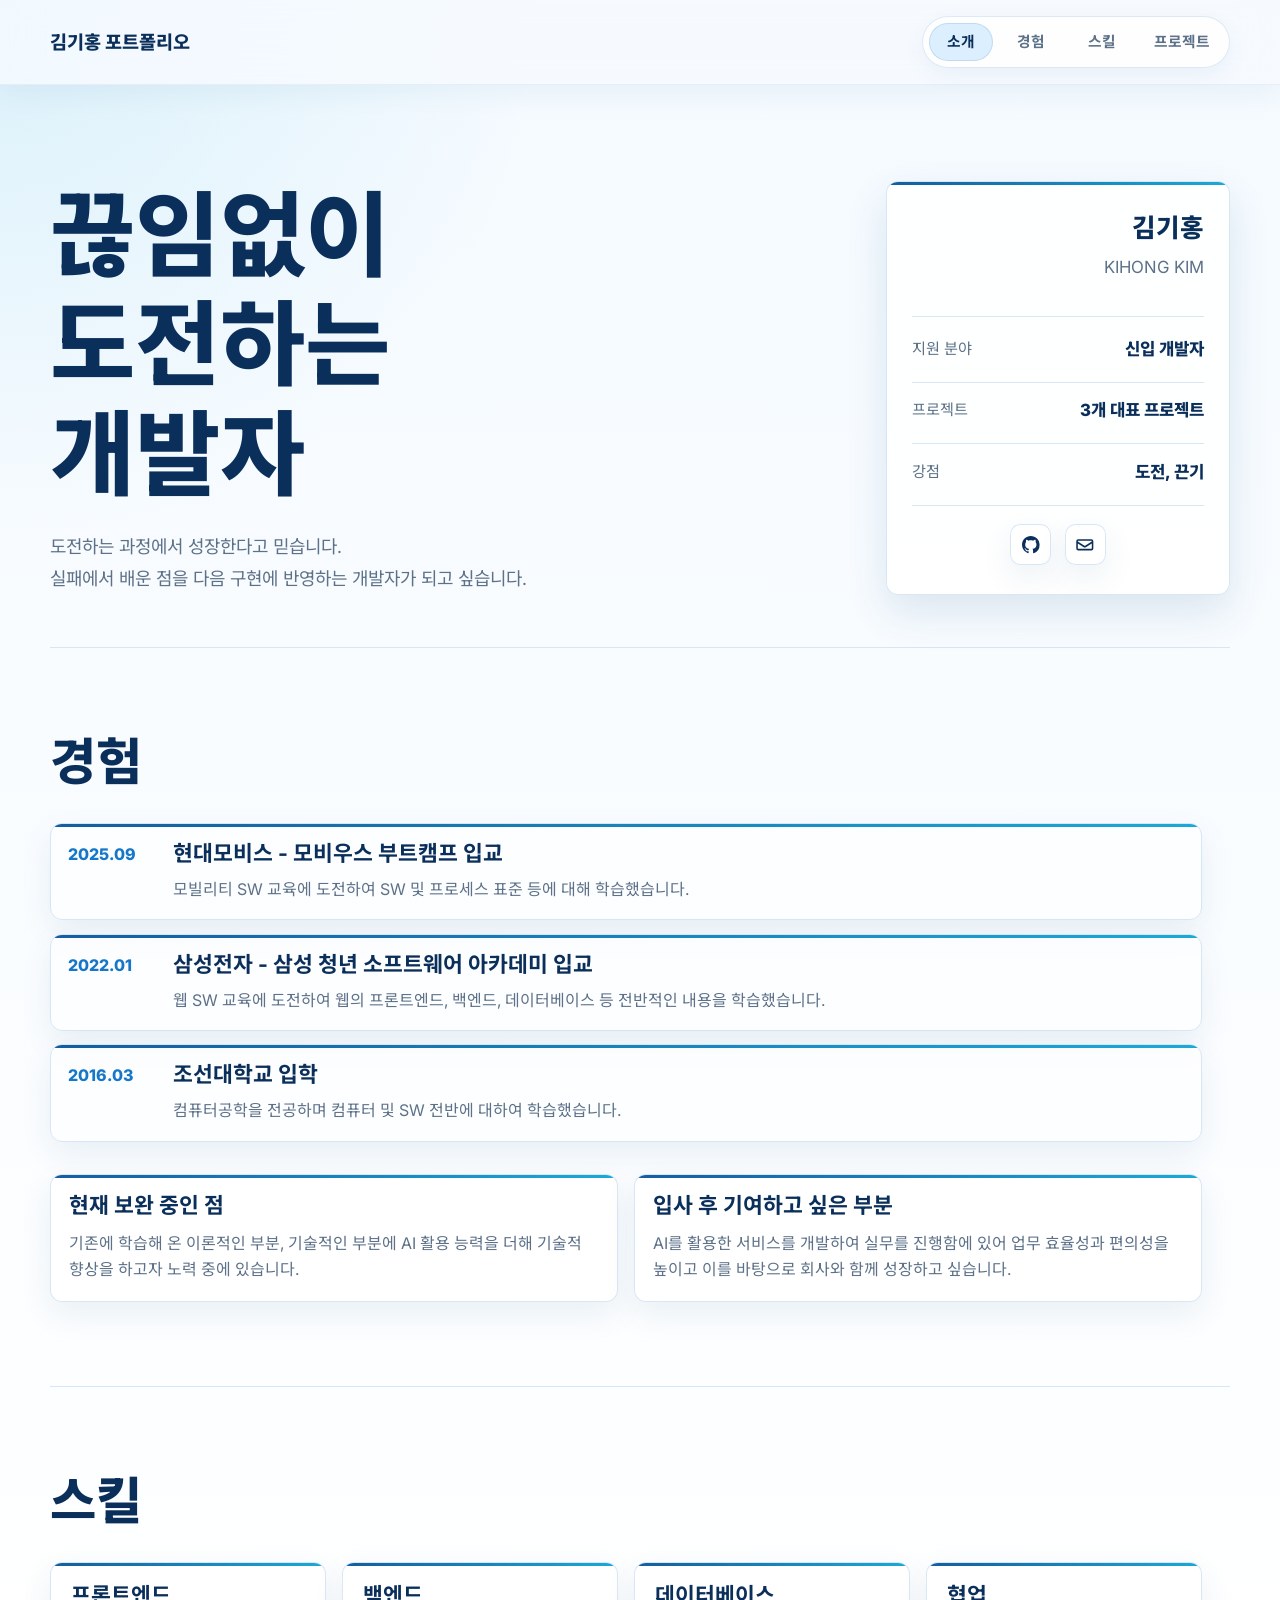
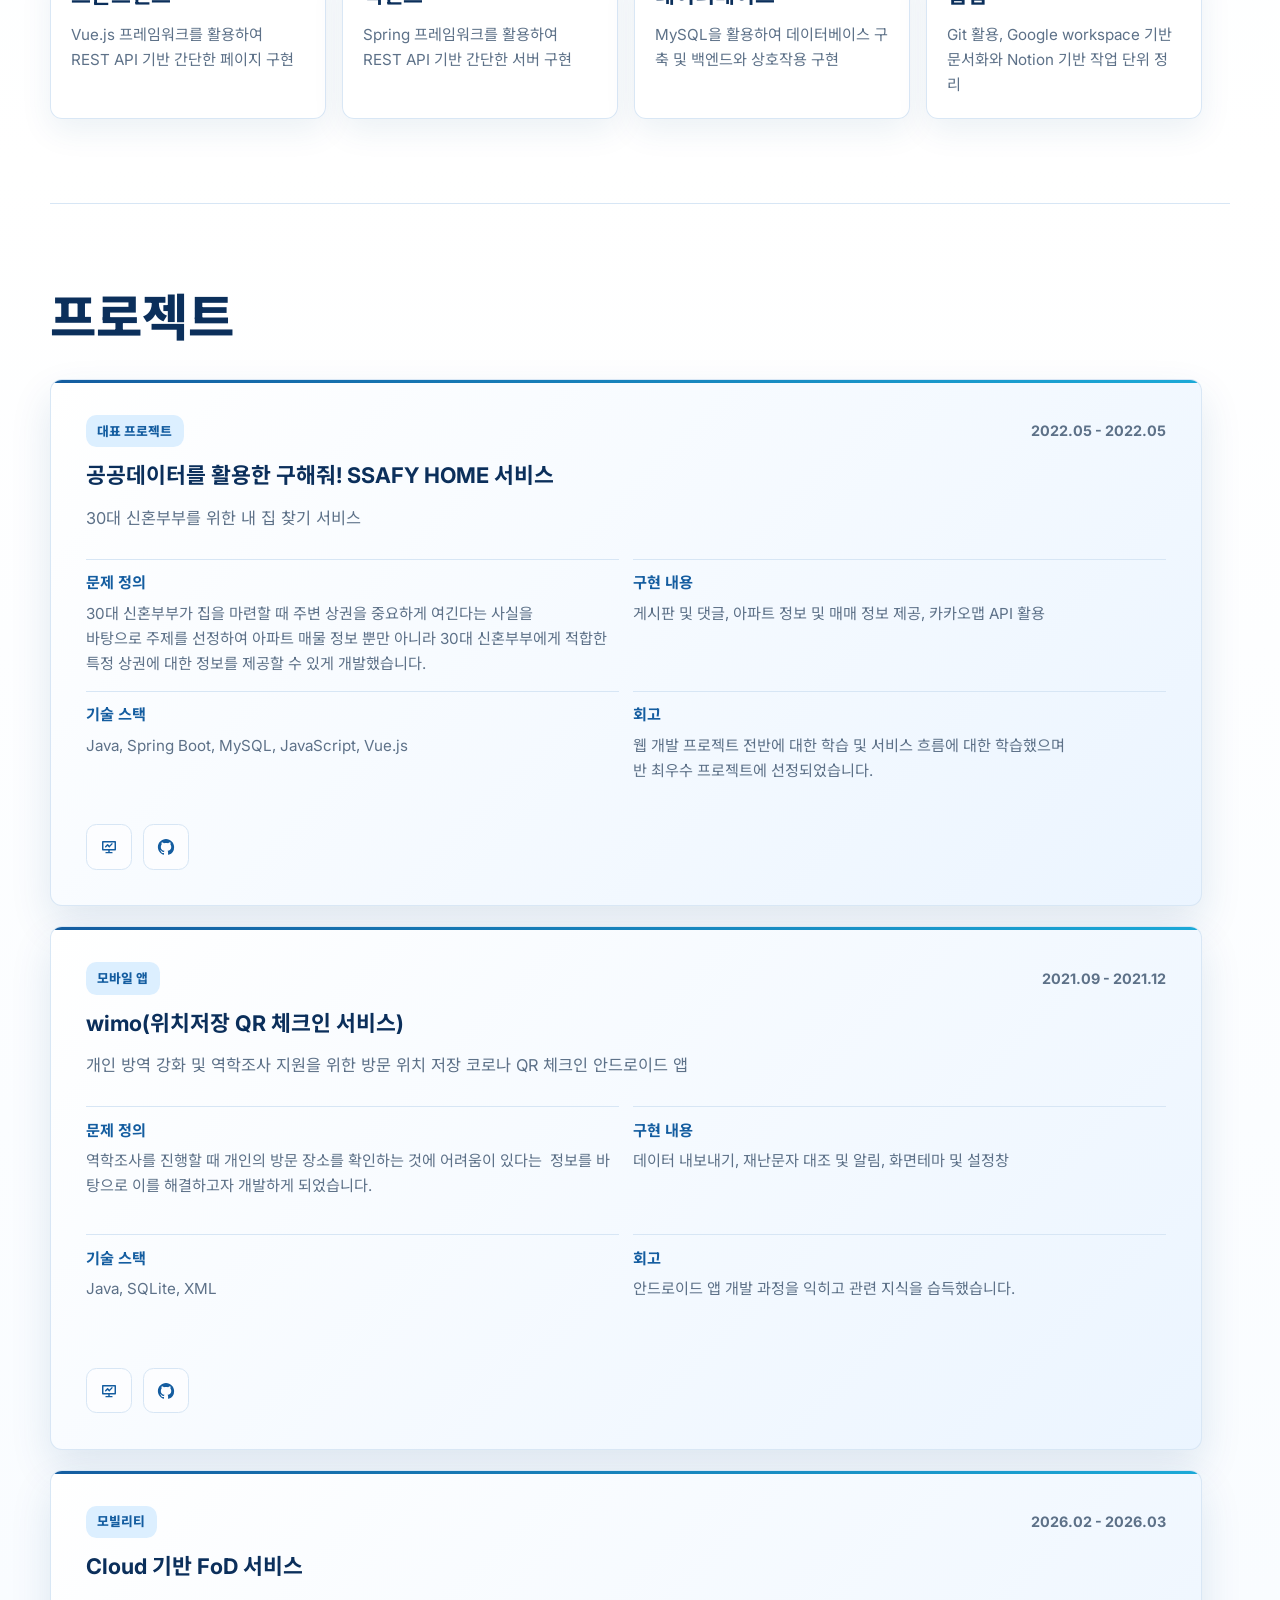
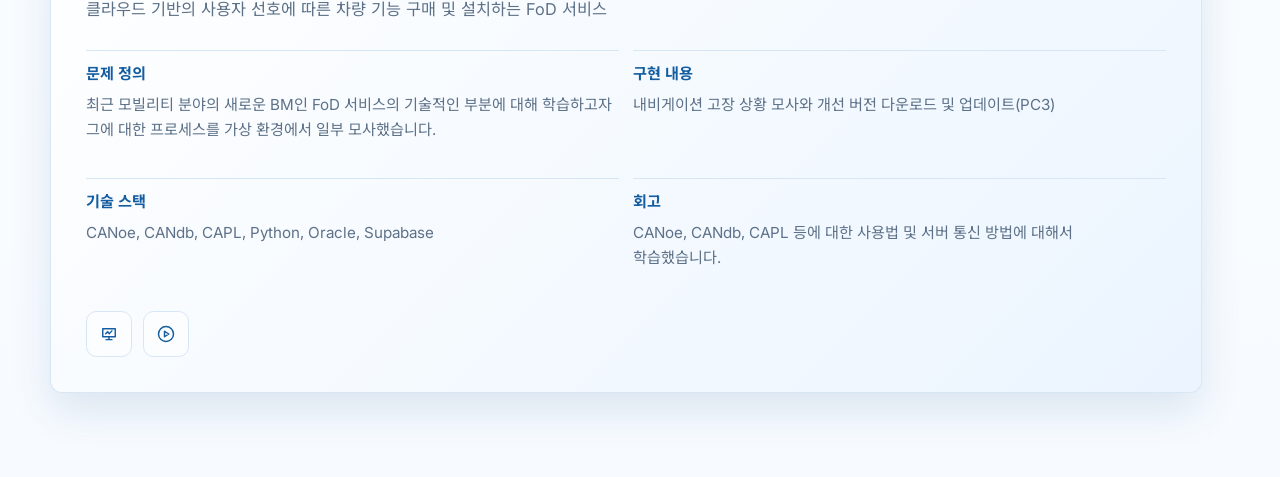
==== commit deb7e69a: "Update portfolio UI and editing controls" ====
--- a/index.html
+++ b/index.html
@@ -21,8 +21,7 @@
     <header class="site-header">
       <div class="header-inner">
         <a class="brand" href="#top" aria-label="홈으로 이동">
-          <span class="brand-mark">D</span>
-          <span>개발자 포트폴리오</span>
+          <span class="brand-title">김기홍 포트폴리오</span>
         </a>
         <div class="nav-shell">
           <button
@@ -58,8 +57,7 @@
         </div>
 
         <aside class="profile-panel" aria-label="프로필 요약">
-          <div class="avatar" aria-hidden="true">DEV</div>
-          <div>
+          <div class="profile-meta">
             <p class="profile-name">이름을 입력하세요</p>
             <p class="profile-role">프론트엔드 신입 개발자</p>
           </div>
@@ -79,13 +77,21 @@
             <div class="profile-link-row">
               <dt>깃허브</dt>
               <dd>
-                <a class="profile-stat-link" href="https://github.com/your-id">github.com/your-id</a>
+                <a class="profile-icon-link" href="https://github.com/kihongkim3" aria-label="깃허브 링크">
+                  <svg aria-hidden="true" viewBox="0 0 24 24">
+                    <path d="M12 2.25c-5.4 0-9.75 4.35-9.75 9.75 0 4.32 2.8 7.98 6.68 9.27.49.09.67-.21.67-.47v-1.7c-2.72.59-3.29-1.16-3.29-1.16-.44-1.13-1.08-1.43-1.08-1.43-.89-.61.07-.6.07-.6.98.07 1.5 1.01 1.5 1.01.87 1.49 2.28 1.06 2.84.81.09-.63.34-1.06.62-1.3-2.17-.25-4.45-1.09-4.45-4.83 0-1.07.38-1.94 1.01-2.62-.1-.25-.44-1.25.1-2.59 0 0 .82-.26 2.68 1 .78-.22 1.62-.33 2.45-.33.83 0 1.67.11 2.45.33 1.86-1.26 2.68-1 2.68-1 .54 1.34.2 2.34.1 2.59.63.68 1.01 1.55 1.01 2.62 0 3.75-2.29 4.58-4.47 4.82.35.3.67.9.67 1.82v2.7c0 .26.18.57.68.47A9.76 9.76 0 0 0 21.75 12c0-5.4-4.35-9.75-9.75-9.75Z" />
+                  </svg>
+                </a>
               </dd>
             </div>
             <div class="profile-link-row">
-              <dt>Email</dt>
+              <dt>이메일</dt>
               <dd>
-                <a class="profile-stat-link" href="mailto:your.email@example.com">your.email@example.com</a>
+                <a class="profile-icon-link" href="mailto:kihongkim3@hotmail.com" aria-label="이메일 링크">
+                  <svg aria-hidden="true" viewBox="0 0 24 24">
+                    <path d="M4.75 5.75h14.5A2.25 2.25 0 0 1 21.5 8v8a2.25 2.25 0 0 1-2.25 2.25H4.75A2.25 2.25 0 0 1 2.5 16V8a2.25 2.25 0 0 1 2.25-2.25Zm0 1.75a.5.5 0 0 0-.5.5v.35l7.44 4.65c.19.12.43.12.62 0l7.44-4.65V8a.5.5 0 0 0-.5-.5H4.75Zm15 3.02-6.51 4.07a2.34 2.34 0 0 1-2.48 0L4.25 10.52V16c0 .28.22.5.5.5h14.5a.5.5 0 0 0 .5-.5v-5.48Z" />
+                  </svg>
+                </a>
               </dd>
             </div>
           </dl>
--- a/styles.css
+++ b/styles.css
@@ -11,7 +11,10 @@
   --blue-600: #1677c8;
   --blue-100: #dcefff;
   --cyan: #1ba9d7;
-  --shadow: 0 22px 60px rgba(15, 78, 132, 0.14);
+  --shadow: 0 18px 42px rgba(15, 78, 132, 0.12);
+  --shadow-soft: 0 12px 32px rgba(15, 78, 132, 0.08);
+  --radius-card: 0.75rem;
+  --radius-control: 0.65rem;
   --section-content-width: 72rem;
   --section-readable-width: 50rem;
 }
@@ -29,7 +32,7 @@
   margin: 0;
   min-width: 320px;
   background:
-    radial-gradient(circle at top left, rgba(27, 169, 215, 0.16), transparent 34rem),
+    radial-gradient(circle at top left, rgba(27, 169, 215, 0.12), transparent 34rem),
     linear-gradient(180deg, #f4faff 0%, #ffffff 48%, #f7fbff 100%);
   color: var(--ink);
   font-family: "Inter", "Noto Sans KR", system-ui, -apple-system, BlinkMacSystemFont, sans-serif;
@@ -70,10 +73,11 @@
   top: 0;
   z-index: 20;
   width: 100%;
-  background: rgba(247, 251, 255, 0.72);
+  background: rgba(247, 251, 255, 0.82);
   -webkit-backdrop-filter: blur(18px);
   backdrop-filter: blur(18px);
   border-bottom: 1px solid rgba(215, 230, 245, 0.55);
+  box-shadow: 0 8px 28px rgba(15, 78, 132, 0.06);
 }
 
 .scroll-progress {
@@ -108,20 +112,15 @@
 }
 
 .brand {
-  gap: 0.7rem;
   color: var(--blue-900);
-  font-weight: 800;
-}
-
-.brand-mark {
-  display: grid;
-  width: 2.35rem;
-  height: 2.35rem;
-  place-items: center;
-  border-radius: 0.7rem;
-  background: linear-gradient(135deg, var(--blue-700), var(--cyan));
-  color: #fff;
-  box-shadow: 0 14px 26px rgba(20, 93, 160, 0.24);
+  font-size: 1.16rem;
+  font-weight: 800;
+  letter-spacing: 0;
+}
+
+.brand-title {
+  line-height: 1;
+  white-space: nowrap;
 }
 
 .nav-shell {
@@ -167,7 +166,8 @@
   padding: 0.35rem;
   border: 1px solid rgba(215, 230, 245, 0.85);
   border-radius: 999px;
-  background: rgba(255, 255, 255, 0.76);
+  background: rgba(255, 255, 255, 0.84);
+  box-shadow: 0 8px 22px rgba(15, 78, 132, 0.06);
 }
 
 .nav-links a {
@@ -195,7 +195,7 @@
 .section {
   width: min(1180px, calc(100% - 2rem));
   margin: 0 auto;
-  padding: 5.5rem 0;
+  padding: 5.25rem 0;
 }
 
 .section:not(.hero) {
@@ -213,11 +213,12 @@
 
 .hero {
   display: grid;
-  grid-template-columns: minmax(0, 1.24fr) minmax(18rem, 0.76fr);
+  grid-template-columns: minmax(0, 1fr) minmax(17rem, 21.5rem);
   gap: 3rem;
-  align-items: center;
-  min-height: calc(100vh - 4.4rem);
-  padding-top: 3rem;
+  align-items: start;
+  min-height: auto;
+  padding-top: 6rem;
+  padding-bottom: 3.25rem;
 }
 
 .hero-content {
@@ -273,6 +274,7 @@
   margin: 1.35rem 0 0;
   color: var(--muted);
   font-size: 1.12rem;
+  line-height: 1.78;
 }
 
 .primary-button,
@@ -288,9 +290,9 @@
 
 .primary-button,
 .secondary-button,
-.project-links a,
-.project-links button,
+.project-icon-button,
 .contact-links a,
+.profile-icon-link,
 .profile-stat-link {
   transition:
     background 160ms ease,
@@ -314,7 +316,7 @@
 
 .primary-button:hover,
 .secondary-button:hover,
-.project-links a:hover,
+.project-icon-button:not(.is-disabled):hover,
 .contact-links a:hover {
   transform: translateY(-2px);
 }
@@ -325,94 +327,84 @@
 .growth-focus article {
   min-width: 0;
   border: 1px solid rgba(215, 230, 245, 0.95);
-  border-radius: 0.9rem;
+  border-radius: var(--radius-card);
   background: rgba(255, 255, 255, 0.88);
   box-shadow: var(--shadow);
+  transition:
+    transform 160ms ease,
+    box-shadow 160ms ease,
+    border-color 160ms ease;
 }
 
 .profile-panel {
-  display: grid;
-  gap: 1.3rem;
-  padding: 1.4rem;
-}
-
-.avatar {
-  display: grid;
+  position: relative;
+  display: grid;
+  width: 100%;
+  align-self: stretch;
+  justify-self: end;
   overflow: hidden;
-  min-height: 18rem;
-  place-items: center;
-  border-radius: 0.75rem;
-  background:
-    linear-gradient(135deg, rgba(20, 93, 160, 0.92), rgba(27, 169, 215, 0.78)),
-    repeating-linear-gradient(45deg, rgba(255, 255, 255, 0.14) 0 1px, transparent 1px 12px);
-  color: rgba(255, 255, 255, 0.92);
-  font-size: clamp(3rem, 8vw, 5.4rem);
-  font-weight: 800;
-}
-
-.avatar img {
+  gap: 1.18rem;
+  padding: 1.55rem;
+}
+
+.profile-panel::before {
+  position: absolute;
+  inset: 0 0 auto;
+  height: 3px;
+  background: linear-gradient(90deg, var(--blue-700), var(--cyan));
+  content: "";
+}
+
+.profile-meta {
+  min-width: 0;
+  justify-self: end;
   width: 100%;
-  height: 100%;
-  object-fit: cover;
-}
-
-.is-editable-avatar {
-  position: relative;
-  cursor: pointer;
-}
-
-.is-editable-avatar::after {
-  position: absolute;
-  inset: auto 1rem 1rem;
-  padding: 0.55rem 0.75rem;
-  border-radius: 0.65rem;
-  background: rgba(7, 21, 36, 0.72);
-  color: #fff;
-  content: "이미지 변경";
-  font-size: 0.9rem;
-  font-weight: 800;
-  text-align: center;
-}
-
-.is-editable-avatar:focus-visible {
-  outline: 3px solid rgba(22, 119, 200, 0.32);
-  outline-offset: 4px;
+  padding-bottom: 1.15rem;
+  border-bottom: 1px solid var(--line);
+  text-align: right;
 }
 
 .profile-name {
   margin: 0;
   color: var(--blue-900);
-  font-size: 1.35rem;
+  font-size: clamp(1.48rem, 2vw, 1.68rem);
   font-weight: 800;
 }
 
 .profile-role {
-  margin: 0.25rem 0 0;
-  color: var(--muted);
+  margin: 0.32rem 0 0;
+  color: var(--muted);
+  font-size: 1.05rem;
 }
 
 .profile-stats {
   display: grid;
-  gap: 0.85rem;
+  gap: 0.9rem;
   margin: 0;
 }
 
 .profile-stats > div {
   display: flex;
   justify-content: space-between;
-  gap: 1rem;
-  padding-top: 0.85rem;
+  gap: 1.1rem;
+  padding-top: 0.9rem;
   border-top: 1px solid var(--line);
 }
 
+.profile-stats > div:first-child {
+  padding-top: 0;
+  border-top: 0;
+}
+
 .profile-stats dt {
   color: var(--muted);
-  font-size: 0.88rem;
+  font-size: 0.95rem;
 }
 
 .profile-stats dd {
   margin: 0;
   color: var(--blue-900);
+  font-size: 1.05rem;
   font-weight: 800;
   text-align: right;
 }
@@ -420,7 +412,56 @@
 .profile-stats > .profile-link-row {
   display: grid;
   grid-template-columns: minmax(5rem, 0.65fr) minmax(0, 1fr);
-  align-items: start;
+  align-items: center;
+}
+
+.profile-panel.is-compact-profile .profile-stats > div {
+  align-items: flex-end;
+  flex-direction: column;
+  gap: 0.25rem;
+  text-align: right;
+}
+
+.profile-panel.is-compact-profile .profile-stats > .profile-link-row {
+  grid-template-columns: 1fr;
+  justify-items: end;
+}
+
+.profile-panel.is-compact-profile .profile-stats dt,
+.profile-panel.is-compact-profile .profile-stats dd {
+  text-align: right;
+}
+
+.profile-stats > .profile-icon-row {
+  display: flex;
+  justify-content: center;
+  padding-top: 1.15rem;
+}
+
+.profile-icon-label {
+  position: absolute;
+  width: 1px;
+  height: 1px;
+  overflow: hidden;
+  clip: rect(0 0 0 0);
+  white-space: nowrap;
+}
+
+.profile-icon-list {
+  display: flex;
+  justify-content: center;
+  gap: 0.85rem;
+  margin: 0;
+}
+
+.profile-panel.is-compact-profile .profile-stats > .profile-icon-row {
+  align-items: center;
+  flex-direction: row;
+  text-align: center;
+}
+
+.profile-panel.is-compact-profile .profile-icon-list {
+  justify-content: center;
 }
 
 .profile-stat-link,
@@ -438,30 +479,76 @@
   color: var(--blue-700);
 }
 
+.profile-icon-link {
+  display: inline-grid;
+  width: 2.55rem;
+  height: 2.55rem;
+  padding: 0;
+  place-items: center;
+  border: 1px solid rgba(215, 230, 245, 0.95);
+  border-radius: var(--radius-control);
+  appearance: none;
+  background: rgba(255, 255, 255, 0.72);
+  color: var(--blue-900);
+  font: inherit;
+  box-shadow: var(--shadow-soft);
+  cursor: pointer;
+  vertical-align: top;
+}
+
+.profile-icon-link svg {
+  display: block;
+  width: 1.35rem;
+  height: 1.35rem;
+  fill: currentColor;
+}
+
+.profile-icon-link.is-disabled {
+  color: var(--muted);
+  cursor: default;
+  opacity: 0.52;
+}
+
+.profile-icon-link:not(.is-disabled):hover,
+.profile-icon-link:not(.is-disabled):focus-visible {
+  border-color: rgba(20, 93, 160, 0.28);
+  background: var(--blue-100);
+  color: var(--blue-700);
+  transform: translateY(-2px);
+}
+
 #profile-contact {
   scroll-margin-top: 6.5rem;
 }
 
-.profile-stats > .is-editing-link {
-  gap: 0.65rem 1rem;
-}
-
-.profile-stats > .is-editing-link .profile-link-field {
-  grid-column: 1 / -1;
+.profile-stats > .profile-link-fields {
+  display: grid;
+  gap: 0.75rem;
+  width: 100%;
+  padding: 0.9rem;
+  border: 1px solid var(--line);
+  border-radius: 0.85rem;
+  background: rgba(255, 255, 255, 0.48);
 }
 
 .profile-link-field {
   display: grid;
+  min-width: 0;
+  color: var(--muted);
+  font-size: 0.86rem;
+  font-weight: 800;
+}
+
+.profile-link-field label {
+  display: grid;
   gap: 0.35rem;
-  color: var(--muted);
-  font-size: 0.82rem;
-  font-weight: 800;
+  min-width: 0;
 }
 
 .profile-link-field input {
   width: 100%;
-  min-height: 2.5rem;
-  padding: 0.55rem 0.7rem;
+  min-height: 2.65rem;
+  padding: 0.6rem 0.75rem;
   border: 1px solid var(--line);
   border-radius: 0.65rem;
   background: var(--surface);
@@ -491,6 +578,10 @@
 }
 
 .section-heading {
+  display: flex;
+  align-items: end;
+  justify-content: space-between;
+  gap: 1.5rem;
   max-width: none;
   margin: 0 0 2rem;
 }
@@ -511,17 +602,26 @@
 }
 
 .skill-card {
-  min-height: 13rem;
-  padding: 1.4rem;
-  transition:
-    transform 160ms ease,
-    box-shadow 160ms ease,
-    border-color 160ms ease;
+  position: relative;
+  overflow: hidden;
+  padding: 1.25rem;
+  box-shadow: var(--shadow-soft);
+}
+
+.skill-card::before,
+.timeline li::before,
+.growth-focus article::before {
+  position: absolute;
+  inset: 0 0 auto;
+  height: 3px;
+  background: linear-gradient(90deg, var(--blue-700), var(--cyan));
+  content: "";
 }
 
 .skill-card p {
-  margin: 1rem 0 0;
-  color: var(--muted);
+  margin: 0.85rem 0 0;
+  color: var(--muted);
+  font-size: 0.95rem;
 }
 
 .projects-section {
@@ -534,6 +634,8 @@
 }
 
 .project-card {
+  position: relative;
+  overflow: hidden;
   padding: clamp(1.35rem, 3vw, 2.2rem);
   transition:
     transform 160ms ease,
@@ -542,10 +644,18 @@
 }
 
 .project-card.featured {
-  min-height: 31rem;
+  min-height: 29rem;
   background:
     linear-gradient(135deg, rgba(255, 255, 255, 0.94), rgba(234, 244, 255, 0.94)),
     var(--surface);
+}
+
+.project-card.featured::before {
+  position: absolute;
+  inset: 0 0 auto;
+  height: 3px;
+  background: linear-gradient(90deg, var(--blue-700), var(--cyan));
+  content: "";
 }
 
 .project-topline {
@@ -556,7 +666,7 @@
 
 .project-type {
   padding: 0.35rem 0.7rem;
-  border-radius: 999px;
+  border-radius: var(--radius-control);
   background: var(--blue-100);
   color: var(--blue-700);
   font-size: 0.8rem;
@@ -578,22 +688,21 @@
 .project-detail-grid {
   display: grid;
   grid-template-columns: repeat(2, minmax(0, 1fr));
-  gap: 1rem;
-  margin-top: 2rem;
+  gap: 0.9rem;
+  margin-top: 1.7rem;
 }
 
 .project-detail-grid div {
   min-width: 0;
-  min-height: 8.4rem;
-  padding: 1.15rem;
-  border: 1px solid var(--line);
-  border-radius: 0.75rem;
-  background: rgba(255, 255, 255, 0.7);
+  min-height: 7.1rem;
+  padding: 0.9rem 0 0;
+  border-top: 1px solid var(--line);
 }
 
 .project-detail-grid p {
-  margin: 0.65rem 0 0;
-  color: var(--muted);
+  margin: 0.55rem 0 0;
+  color: var(--muted);
+  font-size: 0.95rem;
 }
 
 .project-links {
@@ -610,44 +719,72 @@
 }
 
 @media (hover: hover) {
+  .profile-panel:hover,
   .skill-card:hover,
-  .project-card:hover {
+  .project-card:hover,
+  .timeline li:hover,
+  .growth-focus article:hover {
     border-color: rgba(20, 93, 160, 0.28);
     box-shadow: 0 24px 64px rgba(15, 78, 132, 0.16);
     transform: translateY(-3px);
   }
 }
 
-.project-links a,
-.project-links button {
+.project-icon-button {
   display: inline-flex;
   align-items: center;
   justify-content: center;
-  padding: 0.55rem 0.8rem;
+  width: 2.85rem;
+  height: 2.85rem;
+  padding: 0;
   border: 1px solid var(--line);
-  border-radius: 0.6rem;
+  border-radius: var(--radius-control);
   background: rgba(255, 255, 255, 0.62);
   color: var(--blue-700);
   font: inherit;
   font-weight: 800;
+  cursor: pointer;
+  transition:
+    transform 160ms ease,
+    border-color 160ms ease,
+    box-shadow 160ms ease,
+    background 160ms ease;
+}
+
+.project-icon-button svg {
+  display: block;
+  width: 1.25rem;
+  height: 1.25rem;
+  fill: none;
+  stroke: currentColor;
+  stroke-width: 1.75;
+  stroke-linecap: round;
+  stroke-linejoin: round;
+}
+
+.project-icon-button .is-filled {
+  fill: currentColor;
+  stroke: none;
+}
+
+.project-icon-button.is-disabled {
+  color: var(--muted);
   cursor: default;
-}
-
-.project-links a {
-  cursor: pointer;
-}
-
-.project-links button[aria-disabled="true"]::after {
-  content: " 준비중";
-  color: var(--muted);
-  font-size: 0.82em;
-  font-weight: 700;
+  opacity: 0.52;
+}
+
+@media (hover: hover) {
+  .project-icon-button:not(.is-disabled):hover {
+    border-color: rgba(20, 93, 160, 0.34);
+    background: rgba(255, 255, 255, 0.9);
+    box-shadow: 0 14px 30px rgba(15, 78, 132, 0.12);
+    transform: translateY(-2px);
+  }
 }
 
 .project-link-fields {
   display: grid;
-  grid-template-columns: repeat(2, minmax(0, 1fr));
-  gap: 0.85rem;
+  gap: 0.75rem;
   width: 100%;
   padding: 0.9rem;
   border: 1px solid var(--line);
@@ -657,11 +794,19 @@
 
 .project-link-field {
   display: grid;
+  grid-template-columns: minmax(0, 1fr) auto;
+  align-items: end;
+  gap: 0.6rem;
+  min-width: 0;
+  color: var(--muted);
+  font-size: 0.86rem;
+  font-weight: 800;
+}
+
+.project-link-field label {
+  display: grid;
   gap: 0.35rem;
   min-width: 0;
-  color: var(--muted);
-  font-size: 0.86rem;
-  font-weight: 800;
 }
 
 .project-link-field input {
@@ -676,6 +821,30 @@
   font-weight: 600;
 }
 
+.project-link-remove,
+.project-link-add {
+  min-height: 2.65rem;
+  padding: 0.6rem 0.85rem;
+  border: 1px solid var(--line);
+  border-radius: 0.65rem;
+  background: var(--surface);
+  color: var(--blue-700);
+  font: inherit;
+  font-weight: 800;
+  cursor: pointer;
+}
+
+.project-link-remove {
+  color: #b4233a;
+}
+
+.project-link-add-row {
+  display: flex;
+  flex-wrap: wrap;
+  gap: 0.5rem;
+  padding-top: 0.15rem;
+}
+
 .is-editing .project-links a {
   pointer-events: none;
 }
@@ -686,22 +855,30 @@
 
 .timeline {
   display: grid;
-  gap: 1rem;
+  gap: 0.85rem;
   margin: 0;
   padding: 0;
   list-style: none;
 }
 
 .timeline li {
-  display: grid;
-  grid-template-columns: 7rem 1fr;
-  gap: 1.5rem;
-  padding: 1.3rem 0;
-  border-bottom: 1px solid var(--line);
+  position: relative;
+  display: grid;
+  grid-template-columns: 5.5rem 1fr;
+  gap: 1.1rem;
+  overflow: hidden;
+  padding: 1.05rem;
+  border: 1px solid var(--line);
+  border-radius: var(--radius-card);
+  background: rgba(255, 255, 255, 0.62);
+  box-shadow: var(--shadow-soft);
+  transition:
+    transform 160ms ease,
+    box-shadow 160ms ease,
+    border-color 160ms ease;
 }
 
 .timeline span {
-  padding-left: 0.7rem;
   color: var(--blue-600);
   font-weight: 800;
 }
@@ -711,7 +888,7 @@
 }
 
 .timeline li:last-child {
-  border-bottom: 0;
+  border-bottom: 1px solid var(--line);
 }
 
 .growth-focus {
@@ -722,8 +899,10 @@
 }
 
 .growth-focus article {
-  padding: 1.25rem;
-  box-shadow: none;
+  position: relative;
+  overflow: hidden;
+  padding: 1.15rem;
+  box-shadow: var(--shadow-soft);
 }
 
 .growth-focus p {
@@ -946,6 +1125,7 @@
   .site-header {
     background: rgba(7, 21, 36, 0.76);
     border-bottom-color: rgba(38, 63, 90, 0.72);
+    box-shadow: 0 8px 28px rgba(0, 0, 0, 0.18);
   }
 
   .nav-links,
@@ -978,26 +1158,34 @@
     box-shadow: 0 16px 32px rgba(47, 158, 237, 0.2);
   }
 
-  .brand-mark,
-  .avatar {
-    box-shadow: 0 14px 30px rgba(0, 0, 0, 0.28);
-  }
-
   .project-card.featured {
     background:
       linear-gradient(135deg, rgba(13, 28, 46, 0.94), rgba(15, 42, 68, 0.94)),
       var(--surface);
   }
 
-  .project-detail-grid div,
-  .project-links a,
-  .project-links button,
+  .timeline li,
+  .project-icon-button,
+  .profile-icon-link,
   .project-link-fields,
+  .profile-link-fields,
   .project-link-field input,
+  .project-link-remove,
+  .project-link-add,
   .profile-link-field input,
   .contact-link-field input {
     border-color: rgba(63, 98, 132, 0.82);
     background: rgba(8, 20, 34, 0.62);
+  }
+
+  .project-icon-button:not(.is-disabled):hover {
+    border-color: rgba(82, 180, 255, 0.42);
+    background: rgba(13, 28, 46, 0.92);
+    box-shadow: 0 14px 30px rgba(0, 0, 0, 0.22);
+  }
+
+  .project-link-remove {
+    color: #ff9aa5;
   }
 
   .project-type {
@@ -1099,11 +1287,19 @@
 
   .hero {
     grid-template-columns: 1fr;
+    gap: 2rem;
+  }
+
+  .profile-panel {
+    width: min(100%, 23rem);
+    align-self: auto;
+    justify-self: center;
   }
 
   .hero {
     min-height: auto;
     padding-top: 2rem;
+    padding-bottom: 3rem;
   }
 
   h1 {
@@ -1112,8 +1308,7 @@
 
   .skill-grid,
   .project-detail-grid,
-  .growth-focus,
-  .project-link-fields {
+  .growth-focus {
     grid-template-columns: repeat(2, minmax(0, 1fr));
   }
 }
@@ -1145,24 +1340,19 @@
     padding: 0.8rem 0;
   }
 
-  .brand {
-    gap: 0.5rem;
-  }
-
-  .brand-mark {
-    width: 2.15rem;
-    height: 2.15rem;
-    border-radius: 0.62rem;
-  }
-
   .brand span:last-child {
     max-width: min(42vw, 9.5rem);
-    font-size: 0.95rem;
+    font-size: 1rem;
   }
 
   .section {
     width: min(100% - 1.2rem, 1180px);
     padding: 4rem 0;
+  }
+
+  .section-heading {
+    display: block;
+    margin-bottom: 1.5rem;
   }
 
   .mobile-nav-toggle {
@@ -1190,14 +1380,21 @@
   .skill-grid,
   .project-detail-grid,
   .timeline li,
-  .growth-focus,
-  .project-link-fields {
+  .growth-focus {
     grid-template-columns: 1fr;
+  }
+
+  .project-link-field {
+    grid-template-columns: 1fr;
+  }
+
+  .project-link-remove {
+    justify-self: start;
   }
 
   .skill-card,
   .project-card.featured,
-  .project-detail-grid div {
+  .timeline li {
     min-height: auto;
   }
 
@@ -1206,17 +1403,28 @@
     flex-direction: column;
   }
 
+  .profile-name {
+    font-size: 1.28rem;
+  }
+
+  .profile-role {
+    font-size: 0.96rem;
+  }
+
   .profile-stats > div {
-    align-items: flex-start;
+    align-items: flex-end;
     flex-direction: column;
     gap: 0.25rem;
+    text-align: right;
   }
 
   .profile-stats > .profile-link-row {
     grid-template-columns: 1fr;
-  }
-
+    justify-items: end;
+  }
+
+  .profile-stats dt,
   .profile-stats dd {
-    text-align: left;
-  }
-}
+    text-align: right;
+  }
+}
